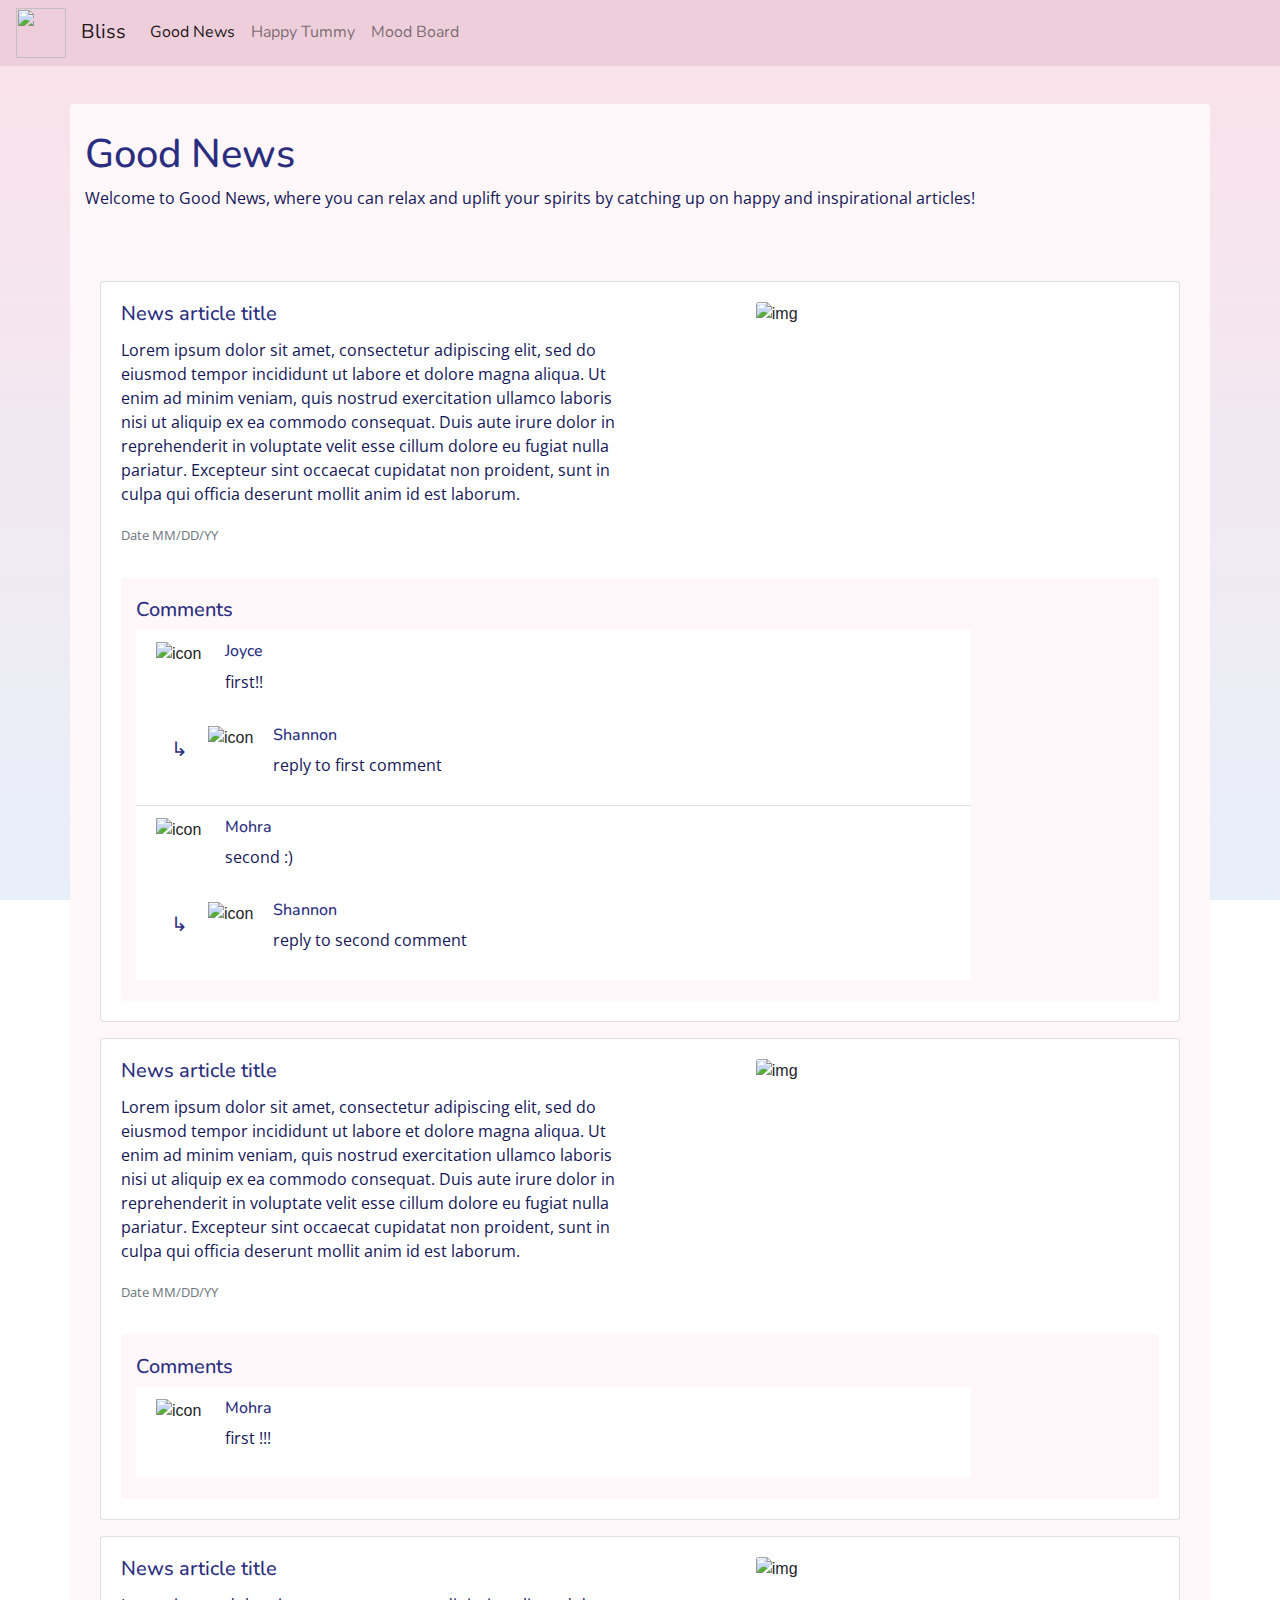
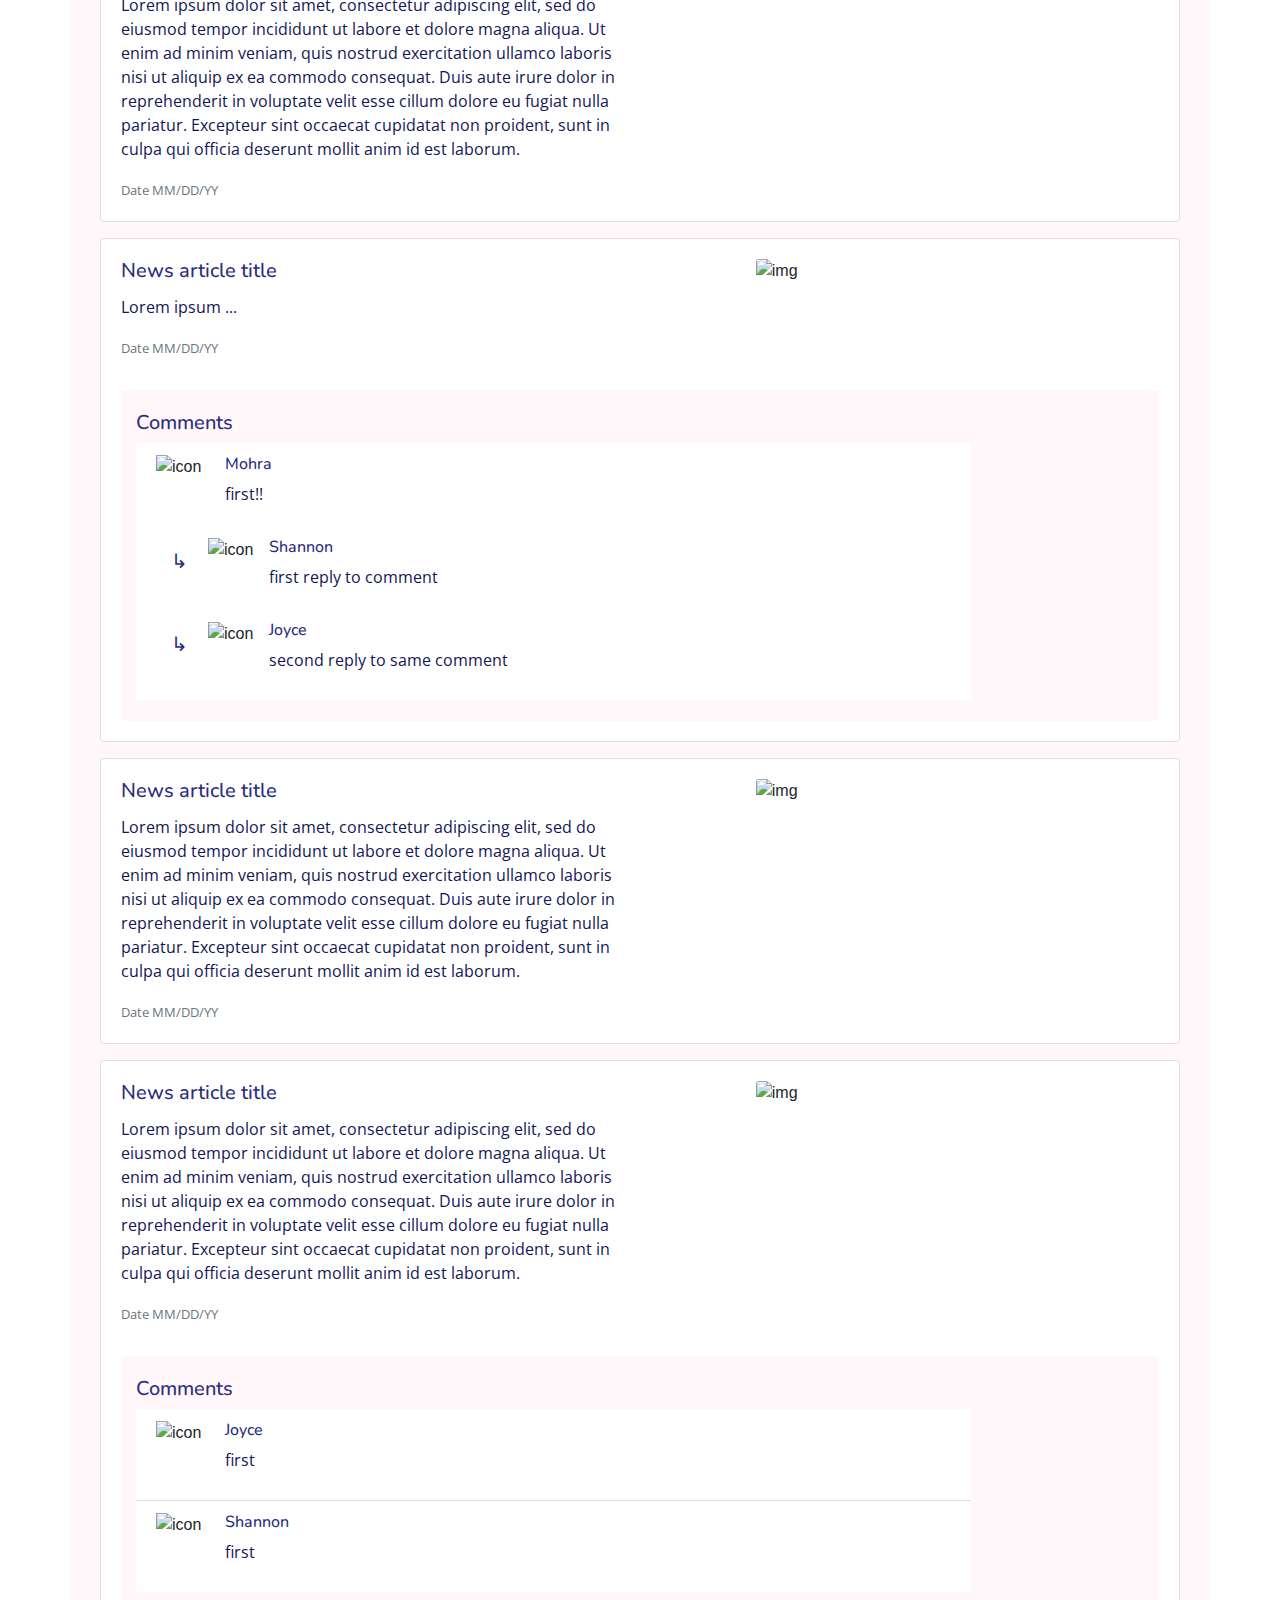
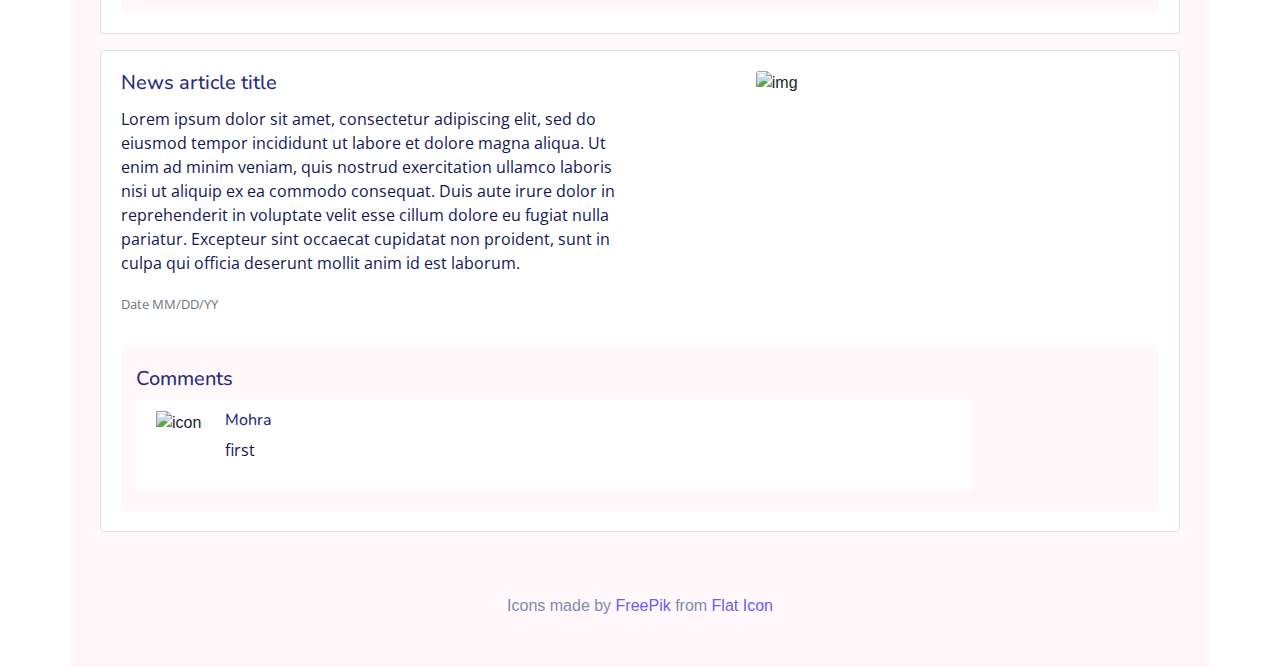
==== good-news/good-news.html @ f55d97a1 "editing stylesheet" ====
<!DOCTYPE html>
<html lang="en">
<head>
    <meta charset="UTF-8">
    <meta name="viewport" content="width=device-width, initial-scale=1.0">
    <link rel="stylesheet" href="../styles.css">
    <link rel="stylesheet" href="good-news.css">
    <link rel="stylesheet" href="https://stackpath.bootstrapcdn.com/bootstrap/4.3.1/css/bootstrap.min.css" integrity="sha384-ggOyR0iXCbMQv3Xipma34MD+dH/1fQ784/j6cY/iJTQUOhcWr7x9JvoRxT2MZw1T" crossorigin="anonymous">
    <script src="https://code.jquery.com/jquery-3.3.1.slim.min.js" integrity="sha384-q8i/X+965DzO0rT7abK41JStQIAqVgRVzpbzo5smXKp4YfRvH+8abtTE1Pi6jizo" crossorigin="anonymous"></script>
    <script src="https://cdnjs.cloudflare.com/ajax/libs/popper.js/1.14.7/umd/popper.min.js" integrity="sha384-UO2eT0CpHqdSJQ6hJty5KVphtPhzWj9WO1clHTMGa3JDZwrnQq4sF86dIHNDz0W1" crossorigin="anonymous"></script>
    <script src="https://stackpath.bootstrapcdn.com/bootstrap/4.3.1/js/bootstrap.min.js" integrity="sha384-JjSmVgyd0p3pXB1rRibZUAYoIIy6OrQ6VrjIEaFf/nJGzIxFDsf4x0xIM+B07jRM" crossorigin="anonymous"></script>
    <title>Good News</title>
    <!-- fonts -->
    <link href="https://fonts.googleapis.com/css2?family=Nunito&display=swap" rel="stylesheet">
    <link href="https://fonts.googleapis.com/css2?family=Open+Sans:wght@300&display=swap" rel="stylesheet">
</head>
<body>
    <nav class="navbar navbar-expand-lg navbar-light">
        <img src="https://www.flaticon.com/svg/static/icons/svg/3158/3158969.svg" height="50" width="50">
        <a class="navbar-brand" href="../" style="margin-left:15px;">Bliss</a>
        <button class="navbar-toggler" type="button" data-toggle="collapse" data-target="#navbarSupportedContent" aria-controls="navbarSupportedContent" aria-expanded="false" aria-label="Toggle navigation">
          <span class="navbar-toggler-icon"></span>
        </button>
      
        <div class="collapse navbar-collapse" id="navbarSupportedContent">
          <ul class="navbar-nav mr-auto">
            <li class="nav-item">
              <a class="nav-link active" href="../good-news/good-news.html">Good News</a>
            </li>
            <li class="nav-item">
                <a class="nav-link" href="../happy-tummy/happy-tummy.html">Happy Tummy</a>
              </li>
            <li class="nav-item">
                <a class="nav-link" href="../mood-board/mood-board.html">Mood Board</a>
            </li>
          </ul>
        </div>
      </nav>
    <div class="container justify-content-center">
    <h1>Good News</h1>
    <p>Welcome to Good News, where you can relax and uplift your spirits by catching up on happy and inspirational articles!</p>

    <!-- news ?  -->
    <div class="container">

      <!-- first article  -->
      <div class="card mb-3">
        <div class="card-body">
          <div class="row">
            <div class="col">
              <h5 class="card-title">News article title</h5>
              <!-- need to cut this for media query  -->
              <p class="card-text">
                Lorem ipsum dolor sit amet, consectetur adipiscing elit, 
                sed do eiusmod tempor incididunt ut labore et dolore magna aliqua. 
                Ut enim ad minim veniam, quis nostrud exercitation ullamco laboris nisi 
                ut aliquip ex ea commodo consequat. Duis aute irure dolor in reprehenderit
                in voluptate velit esse cillum dolore eu fugiat nulla pariatur. 
                Excepteur sint occaecat cupidatat non proident, sunt in culpa qui 
                officia deserunt mollit anim id est laborum.
              </p>
              <p class="card-text"><small class="text-muted">Date MM/DD/YY</small></p>
            </div>
  
            <div class="col">
              <img class="card-img-top pretty-img" src="https://images.unsplash.com/photo-1517483000871-1dbf64a6e1c6?ixid=MXwxMjA3fDB8MHxwaG90by1wYWdlfHx8fGVufDB8fHw%3D&ixlib=rb-1.2.1&auto=format&fit=crop&w=1050&q=80" alt="img" >
            </div>
          </div>
  
        <div class="container">
          <div class="row">
              <div class="col-md-10">
                <div class="page-header">
                  <h5>Comments</h5>
                </div> 
  
                <!-- reader comments  -->
                 <div class="comments-list">
                  <ul class="list-group list-group-flush">
                    <!-- one comment -->
                    <li class="list-group-item">
                      <div class="media">
                        <img class="mr-1" src="https://www.flaticon.com/svg/static/icons/svg/763/763721.svg" alt="icon" height="50" width="50">
                        <div class="media-body col-sm-auto">
                          <h6 class="mt-0">Joyce</h6>
                          <p>first!!</p>
                            <!-- replies used to go here, but no more  -->
                        </div>
                      </div>
                      
                      
                      <!-- begin replies section  -->
                  
                      <!-- one reply to comment  -->
                      <div class="media mt-3 col-sm-auto">
                        <h5 class="pretty-reply">↳</h5>
                        <div class="pr-3" href="#">
                          <img class="mr-1" src="https://www.flaticon.com/svg/static/icons/svg/763/763707.svg" alt="icon" height="50" width="50">
                        </div>
                        <div class="media-body">
                          <h6 class="mt-0">Shannon</h6>
                          <p>reply to first comment</p>
                        </div>
                      </div>
                    </li>

                    <!-- one comment -->
                    <li class="list-group-item">
                      <div class="media">
                        <img class="mr-1" src="https://www.flaticon.com/svg/static/icons/svg/763/763724.svg" alt="icon" height="50" width="50">
                        <div class="media-body col-sm-auto">
                          <h6 class="mt-0">Mohra</h6>
                          <p>second :)</p>
                        </div>
                      </div>

                      <!-- another reply  -->
                      <div class="media mt-3 col-sm-auto">
                        <h5 class="pretty-reply">↳</h5>
                        <div class="pr-3" href="#">
                          <img class="mr-1" src="https://www.flaticon.com/svg/static/icons/svg/763/763707.svg" alt="icon" height="50" width="50">
                        </div>
                        <div class="media-body">
                          <h6 class="mt-0">Shannon</h6>
                          <p>reply to second comment</p>
                        </div>
                      </div>
                    </li>
                  </ul>
                
              </div>
          </div>
      </div>
      </div>
  
      </div>
      </div>

    <!-- second article  -->
    <div class="card mb-3">
      <div class="card-body">
        <div class="row">
          <div class="col">
            <h5 class="card-title">News article title</h5>
            <p class="card-text">
              Lorem ipsum dolor sit amet, consectetur adipiscing elit, 
                sed do eiusmod tempor incididunt ut labore et dolore magna aliqua. 
                Ut enim ad minim veniam, quis nostrud exercitation ullamco laboris nisi 
                ut aliquip ex ea commodo consequat. Duis aute irure dolor in reprehenderit
                in voluptate velit esse cillum dolore eu fugiat nulla pariatur. 
                Excepteur sint occaecat cupidatat non proident, sunt in culpa qui 
                officia deserunt mollit anim id est laborum.
            </p>
            <p class="card-text"><small class="text-muted">Date MM/DD/YY</small></p>
          </div>

          <div class="col">
            <img class="card-img-top pretty-img" src="https://images.unsplash.com/photo-1517483000871-1dbf64a6e1c6?ixid=MXwxMjA3fDB8MHxwaG90by1wYWdlfHx8fGVufDB8fHw%3D&ixlib=rb-1.2.1&auto=format&fit=crop&w=1050&q=80" alt="img" >
          </div>
        </div>

        <!-- comments section  -->
        <div class="container">
          <div class="row">
              <div class="col-md-10">
                <div class="page-header">
                  <h5>Comments</h5>
                </div> 

                <!-- reader comments  -->
                 <div class="comments-list">
                  <ul class="list-group list-group-flush">

                    <!-- one comment -->
                    <li class="list-group-item">
                      <div class="media">
                        <img class="mr-1" src="https://www.flaticon.com/svg/static/icons/svg/763/763724.svg" alt="icon" height="50" width="50">
                        <div class="media-body col-sm-auto">
                          <h6 class="mt-0">Mohra</h6>
                          <p>first !!!</p>
                        </div>

                      </div>
                    </li>
                  </ul>
                
              </div>
          </div>
      </div>
      </div>
  </div>
  </div>

    <!-- third article  -->
    <div class="card mb-3">
      <div class="card-body">
        <div class="row">
          <div class="col">
            <h5 class="card-title">News article title</h5>
            <p class="card-text">
              Lorem ipsum dolor sit amet, consectetur adipiscing elit, 
                sed do eiusmod tempor incididunt ut labore et dolore magna aliqua. 
                Ut enim ad minim veniam, quis nostrud exercitation ullamco laboris nisi 
                ut aliquip ex ea commodo consequat. Duis aute irure dolor in reprehenderit
                in voluptate velit esse cillum dolore eu fugiat nulla pariatur. 
                Excepteur sint occaecat cupidatat non proident, sunt in culpa qui 
                officia deserunt mollit anim id est laborum.
            </p>
            <p class="card-text"><small class="text-muted">Date MM/DD/YY</small></p>
          </div>

          <div class="col">
            <img class="card-img-top pretty-img" src="https://images.unsplash.com/photo-1517483000871-1dbf64a6e1c6?ixid=MXwxMjA3fDB8MHxwaG90by1wYWdlfHx8fGVufDB8fHw%3D&ixlib=rb-1.2.1&auto=format&fit=crop&w=1050&q=80" alt="img" >
          </div>
        </div>

      </div>
    </div>

    <!-- fourth article  -->
    <div class="card mb-3">
      <div class="card-body">
        <div class="row">
          <div class="col">
            <h5 class="card-title">News article title</h5>
            <p class="card-text">Lorem ipsum ...</p>
            <p class="card-text"><small class="text-muted">Date MM/DD/YY</small></p>
          </div>

          <div class="col">
            <img class="card-img-top pretty-img" src="https://images.unsplash.com/photo-1517483000871-1dbf64a6e1c6?ixid=MXwxMjA3fDB8MHxwaG90by1wYWdlfHx8fGVufDB8fHw%3D&ixlib=rb-1.2.1&auto=format&fit=crop&w=1050&q=80" alt="img" >
          </div>
        </div>

      <div class="container">
        <div class="row">
            <div class="col-md-10">
              <div class="page-header">
                <h5>Comments</h5>
              </div> 

              <!-- reader comments  -->
               <div class="comments-list">
                <ul class="list-group list-group-flush">

                  <!-- one comment -->
                  <li class="list-group-item">
                    <div class="media">
                      <img class="mr-1" src="https://www.flaticon.com/svg/static/icons/svg/763/763724.svg" alt="icon" height="50" width="50">
                      <div class="media-body col-sm-auto">
                        <h6 class="mt-0">Mohra</h6>
                        <p>first!!</p>
                          <!-- replies used to go here  -->
                      </div>
                    </div>

                    <!-- begin replies section  -->
                
                    <!-- one reply to comment  -->
                    <div class="media mt-3 col-sm-auto">
                      <h5 class="pretty-reply">↳</h5>
                      <div class="pr-3" href="#">
                        <img src="https://www.flaticon.com/svg/static/icons/svg/763/763707.svg" alt="icon" height="50" width="50">
                      </div>
                      <div class="media-body">
                        <h6 class="mt-0">Shannon</h6>
                        <p>first reply to comment</p>
                      </div>
                    </div>

                    <!-- another reply to same comment  -->
                    <div class="media mt-3 col-sm-auto">
                      <h5 class="pretty-reply">↳</h5>
                      <div class="pr-3" href="#">
                        <img src="https://www.flaticon.com/svg/static/icons/svg/763/763721.svg" alt="icon" height="50" width="50">
                      </div>
                      <div class="media-body">
                        <h6 class="mt-0">Joyce</h6>
                        <p>second reply to same comment</p>
                      </div>
                    </div>


                  </li>
                </ul>
              
            </div>
        </div>
    </div>
    </div>

    </div>
    </div>

    <!-- fifth article  -->
    <div class="card mb-3">
      <div class="card-body">
        <div class="row">
          <div class="col">
            <h5 class="card-title">News article title</h5>
            <p class="card-text">
              Lorem ipsum dolor sit amet, consectetur adipiscing elit, 
                sed do eiusmod tempor incididunt ut labore et dolore magna aliqua. 
                Ut enim ad minim veniam, quis nostrud exercitation ullamco laboris nisi 
                ut aliquip ex ea commodo consequat. Duis aute irure dolor in reprehenderit
                in voluptate velit esse cillum dolore eu fugiat nulla pariatur. 
                Excepteur sint occaecat cupidatat non proident, sunt in culpa qui 
                officia deserunt mollit anim id est laborum.
            </p>
            <p class="card-text"><small class="text-muted">Date MM/DD/YY</small></p>
          </div>

          <div class="col">
            <img class="card-img-top pretty-img" src="https://images.unsplash.com/photo-1517483000871-1dbf64a6e1c6?ixid=MXwxMjA3fDB8MHxwaG90by1wYWdlfHx8fGVufDB8fHw%3D&ixlib=rb-1.2.1&auto=format&fit=crop&w=1050&q=80" alt="img" >
          </div>
        </div>

      </div>
    </div>

    <!-- sixth article  -->
    <div class="card mb-3">
      <div class="card-body">
        <div class="row">
          <div class="col">
            <h5 class="card-title">News article title</h5>
            <p class="card-text">
              Lorem ipsum dolor sit amet, consectetur adipiscing elit, 
                sed do eiusmod tempor incididunt ut labore et dolore magna aliqua. 
                Ut enim ad minim veniam, quis nostrud exercitation ullamco laboris nisi 
                ut aliquip ex ea commodo consequat. Duis aute irure dolor in reprehenderit
                in voluptate velit esse cillum dolore eu fugiat nulla pariatur. 
                Excepteur sint occaecat cupidatat non proident, sunt in culpa qui 
                officia deserunt mollit anim id est laborum.
            </p>
            <p class="card-text"><small class="text-muted">Date MM/DD/YY</small></p>
          </div>

          <div class="col">
            <img class="card-img-top pretty-img" src="https://images.unsplash.com/photo-1517483000871-1dbf64a6e1c6?ixid=MXwxMjA3fDB8MHxwaG90by1wYWdlfHx8fGVufDB8fHw%3D&ixlib=rb-1.2.1&auto=format&fit=crop&w=1050&q=80" alt="img" >
          </div>
        </div>

        <div class="container">
          <div class="row">
              <div class="col-md-10">
                <div class="page-header">
                  <h5>Comments</h5>
                </div> 

        <!-- reader comments  -->
        <div class="comments-list">
          <ul class="list-group list-group-flush">

            <!-- one comment -->
            <li class="list-group-item">
              <div class="media">
                <img class="mr-1" src="https://www.flaticon.com/svg/static/icons/svg/763/763721.svg" alt="icon" height="50" width="50">
                <div class="media-body col-sm-auto">
                  <h6 class="mt-0">Joyce</h6>
                  <p>first</p>
                </div>
              </div>
            </li>

            <!-- second comment -->
            <li class="list-group-item">
              <div class="media">
                <img class="mr-1" src="https://www.flaticon.com/svg/static/icons/svg/763/763707.svg" alt="icon" height="50" width="50">
                <div class="media-body col-sm-auto">
                  <h6 class="mt-0">Shannon</h6>
                  <p>first</p>
                </div>
              </div>
            </li>

          </ul>
      </div>
      </div>
      </div>
      </div>
      </div>
    </div>

    <!-- seventh article  -->
    <div class="card mb-3">
      <div class="card-body">
        <div class="row">
          <div class="col">
            <h5 class="card-title">News article title</h5>
            <p class="card-text">
              Lorem ipsum dolor sit amet, consectetur adipiscing elit, 
                sed do eiusmod tempor incididunt ut labore et dolore magna aliqua. 
                Ut enim ad minim veniam, quis nostrud exercitation ullamco laboris nisi 
                ut aliquip ex ea commodo consequat. Duis aute irure dolor in reprehenderit
                in voluptate velit esse cillum dolore eu fugiat nulla pariatur. 
                Excepteur sint occaecat cupidatat non proident, sunt in culpa qui 
                officia deserunt mollit anim id est laborum.
            </p>
            <p class="card-text"><small class="text-muted">Date MM/DD/YY</small></p>
          </div>

          <div class="col">
            <img class="card-img-top pretty-img" src="https://images.unsplash.com/photo-1517483000871-1dbf64a6e1c6?ixid=MXwxMjA3fDB8MHxwaG90by1wYWdlfHx8fGVufDB8fHw%3D&ixlib=rb-1.2.1&auto=format&fit=crop&w=1050&q=80" alt="img" >
          </div>
        </div>

        <!-- comments section  -->
        <div class="container">
          <div class="row">
              <div class="col-md-10">
                <div class="page-header">
                  <h5>Comments</h5>
                </div> 

                <!-- reader comments  -->
                 <div class="comments-list">
                  <ul class="list-group list-group-flush">

                      <!-- one comment -->
                      <li class="list-group-item">
                      <div class="media">
                        <img class="mr-1" src="https://www.flaticon.com/svg/static/icons/svg/763/763724.svg" alt="icon" height="50" width="50">
                        <div class="media-body col-sm-auto">
                          <h6 class="mt-0">Mohra</h6>
                          <p>first</p>
                        </div>

                      </div>
                    </li>
                  </ul>
                
              </div>
          </div>
      </div>
      </div>
  </div>
  </div>
    
    </div>

    <footer>
      <div>Icons made by <a class="pretty-links" href="https://www.flaticon.com/authors/kawaii/lineal" title="FreePik">FreePik</a> from <a class="pretty-links" href="https://www.flaticon.com/free-icon/heart_3158969" title="Flat Icon">Flat Icon</a></div>
  </footer>
</body>
</html>
---- styles.css ----
html, body {
    height: 100%;
    background-repeat: no-repeat;
    background-image: linear-gradient(#fbe1e9, #e7eff9);
    background-attachment: fixed;
}

html{
    position: relative;
    min-height: 100%;
}

body{
    margin-bottom: 60px;
}

h1, h2, h3, h4, h5, h6, .navbar {
    font-family: 'Nunito', sans-serif;
    color: #2b2e7e;
}

p{
    font-family: 'Open Sans', sans-serif;
    color: #131657;
}


.container {
    display:flex;
    flex-direction:column;
    margin-top: 3%;
    background-color: #fff7fa;
    padding: 2%;
    border-radius: 4px;
}

.navbar-light {
    background-color: #eecedb;
}


a {
    padding-bottom: .5em;
    border-bottom: 2px solid transparent;
    transition: all .2s ease-in-out;
  }

a:hover {
    padding-bottom: .1em;
    border-bottom: 3px solid rgb(187, 158, 159);
  }

footer {
   position: relative;
   bottom: 0;
   width: 100%;
   height: auto;
   color: #7c8dad;
   text-align: center;
   padding-bottom: 1.5em;
   padding-top: 1.5em;
}
---- good-news/good-news.css ----
.pretty-links{
    color: #6961ed;
}

.pretty-img {
    display: block;
    max-width: 80%;
    height: auto;
    float: right;
  }

  .pretty-reply{
      margin-top: 0.6em;
      margin-right: 1em;
  }
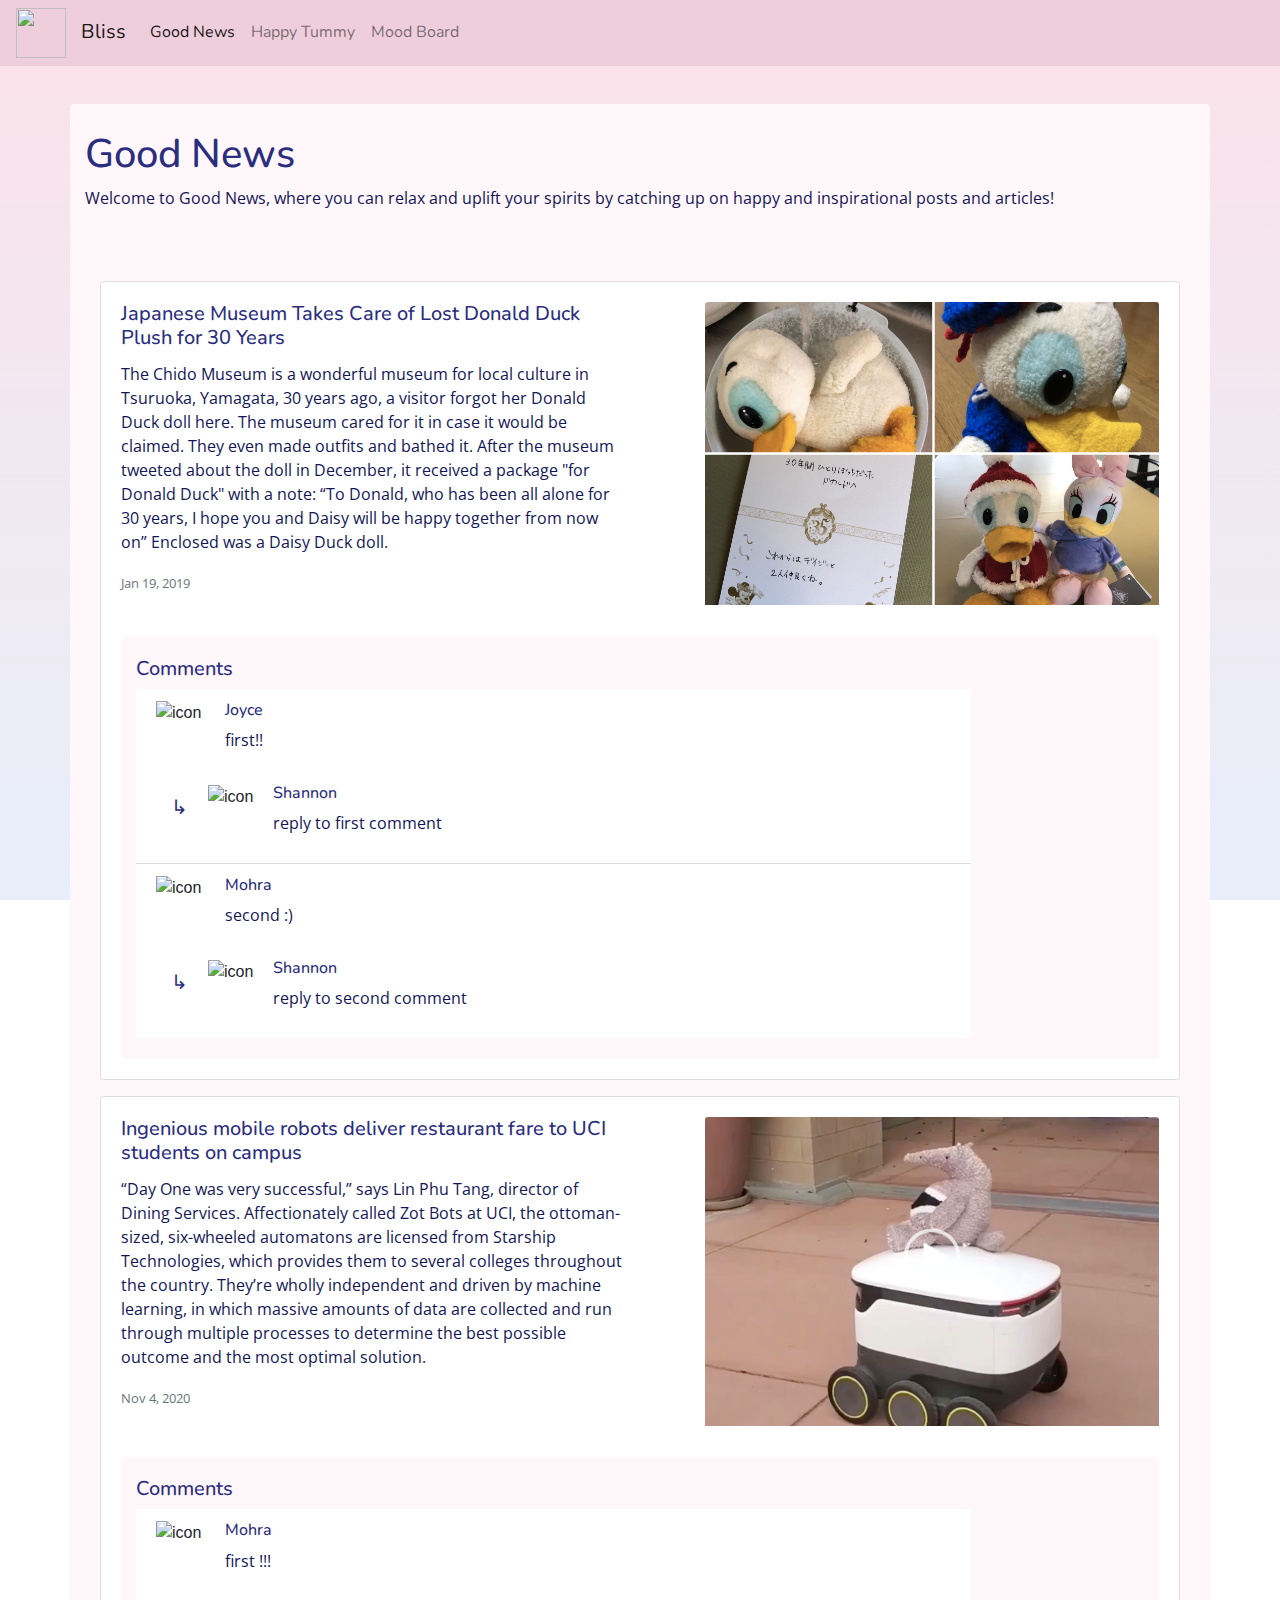
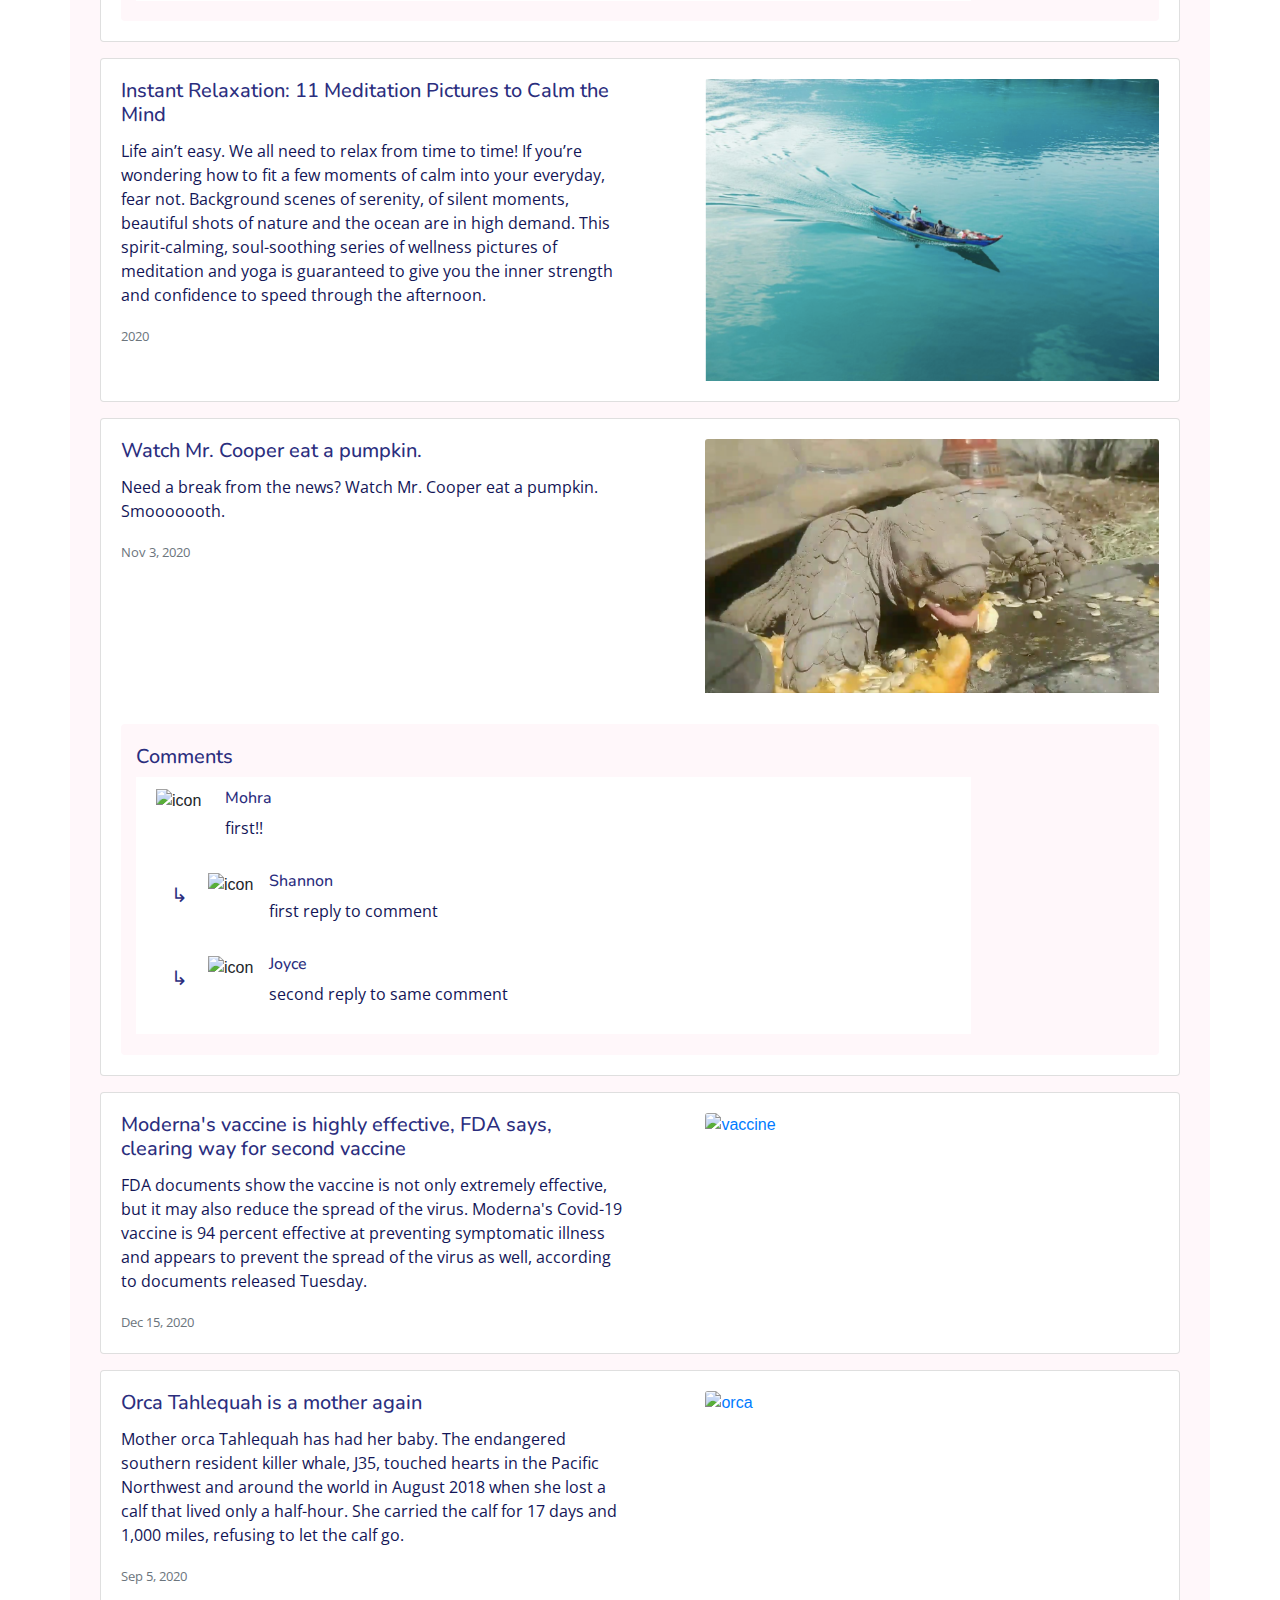
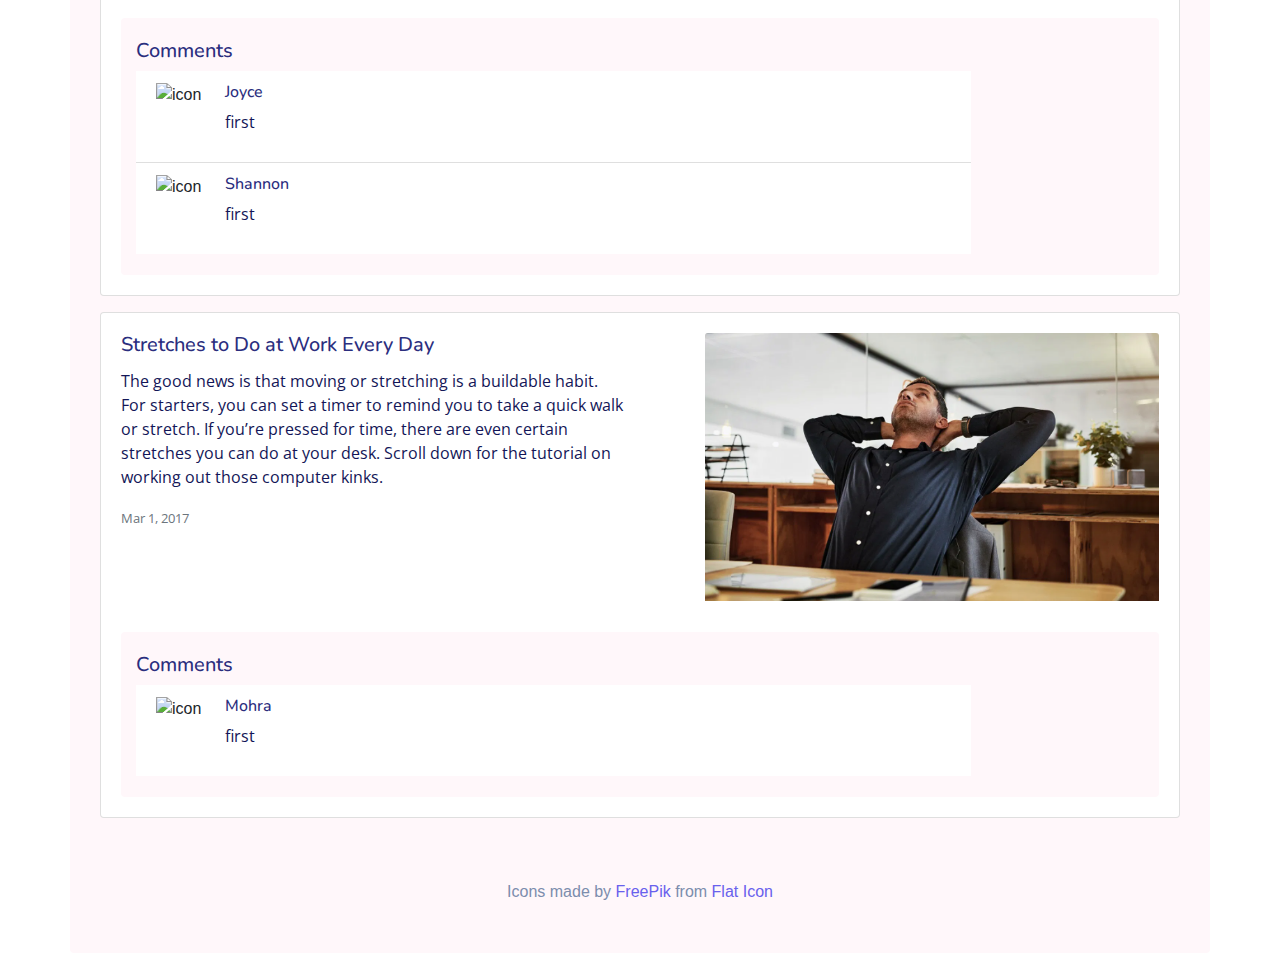
==== commit b3d827de: "add articles" ====
--- a/good-news/good-news.html
+++ b/good-news/good-news.html
@@ -9,6 +9,8 @@
     <script src="https://code.jquery.com/jquery-3.3.1.slim.min.js" integrity="sha384-q8i/X+965DzO0rT7abK41JStQIAqVgRVzpbzo5smXKp4YfRvH+8abtTE1Pi6jizo" crossorigin="anonymous"></script>
     <script src="https://cdnjs.cloudflare.com/ajax/libs/popper.js/1.14.7/umd/popper.min.js" integrity="sha384-UO2eT0CpHqdSJQ6hJty5KVphtPhzWj9WO1clHTMGa3JDZwrnQq4sF86dIHNDz0W1" crossorigin="anonymous"></script>
     <script src="https://stackpath.bootstrapcdn.com/bootstrap/4.3.1/js/bootstrap.min.js" integrity="sha384-JjSmVgyd0p3pXB1rRibZUAYoIIy6OrQ6VrjIEaFf/nJGzIxFDsf4x0xIM+B07jRM" crossorigin="anonymous"></script>
+    <!-- local script -->
+    <script type="text/javascript" src="good-news.js"></script>
     <title>Good News</title>
     <!-- fonts -->
     <link href="https://fonts.googleapis.com/css2?family=Nunito&display=swap" rel="stylesheet">
@@ -38,7 +40,7 @@
       </nav>
     <div class="container justify-content-center">
     <h1>Good News</h1>
-    <p>Welcome to Good News, where you can relax and uplift your spirits by catching up on happy and inspirational articles!</p>
+    <p>Welcome to Good News, where you can relax and uplift your spirits by catching up on happy and inspirational posts and articles!</p>
 
     <!-- news ?  -->
     <div class="container">
@@ -48,22 +50,26 @@
         <div class="card-body">
           <div class="row">
             <div class="col">
-              <h5 class="card-title">News article title</h5>
+              <a class="pretty-hover" href="https://twitter.com/KjeldDuits/status/1086854660000931840" target="_blank">
+                <h5 class="card-title pretty-hover">Japanese Museum Takes Care of Lost Donald Duck Plush for 30 Years</h5>
+              </a>
               <!-- need to cut this for media query  -->
-              <p class="card-text">
-                Lorem ipsum dolor sit amet, consectetur adipiscing elit, 
-                sed do eiusmod tempor incididunt ut labore et dolore magna aliqua. 
-                Ut enim ad minim veniam, quis nostrud exercitation ullamco laboris nisi 
-                ut aliquip ex ea commodo consequat. Duis aute irure dolor in reprehenderit
-                in voluptate velit esse cillum dolore eu fugiat nulla pariatur. 
-                Excepteur sint occaecat cupidatat non proident, sunt in culpa qui 
-                officia deserunt mollit anim id est laborum.
+              <p class="card-text hide">
+                The Chido Museum is a wonderful museum for local culture in Tsuruoka, Yamagata, 30 years ago, a visitor forgot her Donald Duck doll here. 
+                The museum cared for it in case it would be claimed.
+                They even made outfits and bathed it.
+                After the museum tweeted about the doll in December, it received a package "for Donald Duck" with a note:
+                “To Donald, who has been all alone for 30 years,
+                I hope you and Daisy will be happy together from now on”
+                Enclosed was a Daisy Duck doll.
               </p>
-              <p class="card-text"><small class="text-muted">Date MM/DD/YY</small></p>
+              <p class="card-text"><small class="text-muted">Jan 19, 2019</small></p>
             </div>
   
             <div class="col">
-              <img class="card-img-top pretty-img" src="https://images.unsplash.com/photo-1517483000871-1dbf64a6e1c6?ixid=MXwxMjA3fDB8MHxwaG90by1wYWdlfHx8fGVufDB8fHw%3D&ixlib=rb-1.2.1&auto=format&fit=crop&w=1050&q=80" alt="img" >
+              <a href="https://twitter.com/KjeldDuits/status/1086854660000931840" target="_blank">
+                <img class="card-img-top pretty-img" src="./images/donald-duck.jpg" alt="clean donald duck toy" >
+              </a>
             </div>
           </div>
   
@@ -141,21 +147,24 @@
       <div class="card-body">
         <div class="row">
           <div class="col">
-            <h5 class="card-title">News article title</h5>
-            <p class="card-text">
-              Lorem ipsum dolor sit amet, consectetur adipiscing elit, 
-                sed do eiusmod tempor incididunt ut labore et dolore magna aliqua. 
-                Ut enim ad minim veniam, quis nostrud exercitation ullamco laboris nisi 
-                ut aliquip ex ea commodo consequat. Duis aute irure dolor in reprehenderit
-                in voluptate velit esse cillum dolore eu fugiat nulla pariatur. 
-                Excepteur sint occaecat cupidatat non proident, sunt in culpa qui 
-                officia deserunt mollit anim id est laborum.
+            <a class="pretty-hover" href="https://news.uci.edu/2020/11/04/meals-on-wheels/" target="_blank">
+              <h5 class="card-title pretty-hover">Ingenious mobile robots deliver restaurant fare to UCI students on campus</h5>
+            </a>
+            <p class="card-text hide">
+              “Day One was very successful,” says Lin Phu Tang, director of Dining Services. 
+              Affectionately called Zot Bots at UCI, the ottoman-sized, six-wheeled automatons are 
+              licensed from Starship Technologies, which provides them to several colleges throughout 
+              the country. They’re wholly independent and driven by machine learning, in which massive 
+              amounts of data are collected and run through multiple processes to determine the best 
+              possible outcome and the most optimal solution.
             </p>
-            <p class="card-text"><small class="text-muted">Date MM/DD/YY</small></p>
-          </div>
-
-          <div class="col">
-            <img class="card-img-top pretty-img" src="https://images.unsplash.com/photo-1517483000871-1dbf64a6e1c6?ixid=MXwxMjA3fDB8MHxwaG90by1wYWdlfHx8fGVufDB8fHw%3D&ixlib=rb-1.2.1&auto=format&fit=crop&w=1050&q=80" alt="img" >
+            <p class="card-text"><small class="text-muted">Nov 4, 2020</small></p>
+          </div>
+
+          <div class="col">
+            <a href="https://news.uci.edu/2020/11/04/meals-on-wheels/" target="_blank">
+              <img class="card-img-top pretty-img" src="./images/zotbot.jpg" alt="anteater plush on zotbot" >
+            </a>
           </div>
         </div>
 
@@ -196,21 +205,24 @@
       <div class="card-body">
         <div class="row">
           <div class="col">
-            <h5 class="card-title">News article title</h5>
-            <p class="card-text">
-              Lorem ipsum dolor sit amet, consectetur adipiscing elit, 
-                sed do eiusmod tempor incididunt ut labore et dolore magna aliqua. 
-                Ut enim ad minim veniam, quis nostrud exercitation ullamco laboris nisi 
-                ut aliquip ex ea commodo consequat. Duis aute irure dolor in reprehenderit
-                in voluptate velit esse cillum dolore eu fugiat nulla pariatur. 
-                Excepteur sint occaecat cupidatat non proident, sunt in culpa qui 
-                officia deserunt mollit anim id est laborum.
+            <a class="pretty-hover" target="_blank" href="https://www.eyeem.com/blog/instant-relaxation-11-meditation-pictures-to-calm-the-mind">
+              <h5 class="card-title pretty-hover">Instant Relaxation: 11 Meditation Pictures to Calm the Mind</h5>
+            </a>
+            <p class="card-text hide">
+              Life ain’t easy. We all need to relax from time to time! 
+              If you’re wondering how to fit a few moments of calm into your everyday, fear not. 
+              Background scenes of serenity, of silent moments, beautiful shots of nature and 
+              the ocean are in high demand. This spirit-calming, soul-soothing series of 
+              wellness pictures of meditation and yoga is guaranteed to give you 
+              the inner strength and confidence to speed through the afternoon.
             </p>
-            <p class="card-text"><small class="text-muted">Date MM/DD/YY</small></p>
-          </div>
-
-          <div class="col">
-            <img class="card-img-top pretty-img" src="https://images.unsplash.com/photo-1517483000871-1dbf64a6e1c6?ixid=MXwxMjA3fDB8MHxwaG90by1wYWdlfHx8fGVufDB8fHw%3D&ixlib=rb-1.2.1&auto=format&fit=crop&w=1050&q=80" alt="img" >
+            <p class="card-text"><small class="text-muted">2020</small></p>
+          </div>
+
+          <div class="col">
+            <a target="_blank" href="https://www.eyeem.com/blog/instant-relaxation-11-meditation-pictures-to-calm-the-mind">
+              <img class="card-img-top pretty-img" src="./images/boat.jpg" alt="boat in lake" >
+            </a>
           </div>
         </div>
 
@@ -222,13 +234,17 @@
       <div class="card-body">
         <div class="row">
           <div class="col">
-            <h5 class="card-title">News article title</h5>
-            <p class="card-text">Lorem ipsum ...</p>
-            <p class="card-text"><small class="text-muted">Date MM/DD/YY</small></p>
-          </div>
-
-          <div class="col">
-            <img class="card-img-top pretty-img" src="https://images.unsplash.com/photo-1517483000871-1dbf64a6e1c6?ixid=MXwxMjA3fDB8MHxwaG90by1wYWdlfHx8fGVufDB8fHw%3D&ixlib=rb-1.2.1&auto=format&fit=crop&w=1050&q=80" alt="img" >
+            <a class="pretty-hover" href="https://twitter.com/marksbald/status/1323830287403376641" target="_blank">
+              <h5 class="card-title pretty-hover">Watch Mr. Cooper eat a pumpkin.</h5>
+            </a>
+            <p class="card-text">Need a break from the news? Watch Mr. Cooper eat a pumpkin. Smooooooth.</p>
+            <p class="card-text"><small class="text-muted">Nov 3, 2020</small></p>
+          </div>
+
+          <div class="col">
+            <a href="https://twitter.com/marksbald/status/1323830287403376641" target="_blank">
+              <img class="card-img-top pretty-img" src="./images/mr_cooper.jpg" alt="tortoise" >
+            </a>
           </div>
         </div>
 
@@ -297,21 +313,23 @@
       <div class="card-body">
         <div class="row">
           <div class="col">
-            <h5 class="card-title">News article title</h5>
-            <p class="card-text">
-              Lorem ipsum dolor sit amet, consectetur adipiscing elit, 
-                sed do eiusmod tempor incididunt ut labore et dolore magna aliqua. 
-                Ut enim ad minim veniam, quis nostrud exercitation ullamco laboris nisi 
-                ut aliquip ex ea commodo consequat. Duis aute irure dolor in reprehenderit
-                in voluptate velit esse cillum dolore eu fugiat nulla pariatur. 
-                Excepteur sint occaecat cupidatat non proident, sunt in culpa qui 
-                officia deserunt mollit anim id est laborum.
+            <a class="pretty-hover" target="_blank" href="https://www.nbcnews.com/health/health-news/moderna-vaccine-appears-protect-against-coronavirus-infection-n1251237">
+              <h5 class="card-title pretty-hover">Moderna's vaccine is highly effective, FDA says, clearing way for second vaccine</h5>
+            </a>
+            <p class="card-text hide">
+              FDA documents show the vaccine is not only extremely effective, 
+              but it may also reduce the spread of the virus.
+              Moderna's Covid-19 vaccine is 94 percent effective at preventing 
+              symptomatic illness and appears to prevent the spread of the virus as well, 
+              according to documents released Tuesday.
             </p>
-            <p class="card-text"><small class="text-muted">Date MM/DD/YY</small></p>
-          </div>
-
-          <div class="col">
-            <img class="card-img-top pretty-img" src="https://images.unsplash.com/photo-1517483000871-1dbf64a6e1c6?ixid=MXwxMjA3fDB8MHxwaG90by1wYWdlfHx8fGVufDB8fHw%3D&ixlib=rb-1.2.1&auto=format&fit=crop&w=1050&q=80" alt="img" >
+            <p class="card-text"><small class="text-muted">Dec 15, 2020</small></p>
+          </div>
+
+          <div class="col">
+            <a class="pretty-hover" target="_blank" href="https://www.nbcnews.com/health/health-news/moderna-vaccine-appears-protect-against-coronavirus-infection-n1251237">
+              <img class="card-img-top pretty-img" src="https://media4.s-nbcnews.com/j/newscms/2020_47/3354351/200518-moderna-vaccine-lab-cs-1159a_05afa9493b6af3ebe1c70cd08f36a9b9.fit-2000w.jpg" alt="vaccine" >
+            </a>
           </div>
         </div>
 
@@ -323,21 +341,23 @@
       <div class="card-body">
         <div class="row">
           <div class="col">
-            <h5 class="card-title">News article title</h5>
-            <p class="card-text">
-              Lorem ipsum dolor sit amet, consectetur adipiscing elit, 
-                sed do eiusmod tempor incididunt ut labore et dolore magna aliqua. 
-                Ut enim ad minim veniam, quis nostrud exercitation ullamco laboris nisi 
-                ut aliquip ex ea commodo consequat. Duis aute irure dolor in reprehenderit
-                in voluptate velit esse cillum dolore eu fugiat nulla pariatur. 
-                Excepteur sint occaecat cupidatat non proident, sunt in culpa qui 
-                officia deserunt mollit anim id est laborum.
+            <a class="pretty-hover" href="https://www.seattletimes.com/seattle-news/environment/orca-tahlequah-is-a-mother-again/" target="_blank">
+              <h5 class="card-title pretty-hover">Orca Tahlequah is a mother again</h5>
+            </a>
+            <p class="card-text hide">
+              Mother orca Tahlequah has had her baby.
+              The endangered southern resident killer whale, J35, touched hearts 
+              in the Pacific Northwest and around the world in August 2018 when 
+              she lost a calf that lived only a half-hour. She carried the calf 
+              for 17 days and 1,000 miles, refusing to let the calf go.
             </p>
-            <p class="card-text"><small class="text-muted">Date MM/DD/YY</small></p>
-          </div>
-
-          <div class="col">
-            <img class="card-img-top pretty-img" src="https://images.unsplash.com/photo-1517483000871-1dbf64a6e1c6?ixid=MXwxMjA3fDB8MHxwaG90by1wYWdlfHx8fGVufDB8fHw%3D&ixlib=rb-1.2.1&auto=format&fit=crop&w=1050&q=80" alt="img" >
+            <p class="card-text"><small class="text-muted">Sep 5, 2020</small></p>
+          </div>
+
+          <div class="col">
+            <a href="https://www.seattletimes.com/seattle-news/environment/orca-tahlequah-is-a-mother-again/" target="_blank">
+              <img class="card-img-top pretty-img" src="https://static.seattletimes.com/wp-content/uploads/2020/09/153021-1020x686.jpg" alt="orca" >
+            </a>
           </div>
         </div>
 
@@ -387,21 +407,22 @@
       <div class="card-body">
         <div class="row">
           <div class="col">
-            <h5 class="card-title">News article title</h5>
-            <p class="card-text">
-              Lorem ipsum dolor sit amet, consectetur adipiscing elit, 
-                sed do eiusmod tempor incididunt ut labore et dolore magna aliqua. 
-                Ut enim ad minim veniam, quis nostrud exercitation ullamco laboris nisi 
-                ut aliquip ex ea commodo consequat. Duis aute irure dolor in reprehenderit
-                in voluptate velit esse cillum dolore eu fugiat nulla pariatur. 
-                Excepteur sint occaecat cupidatat non proident, sunt in culpa qui 
-                officia deserunt mollit anim id est laborum.
+            <a class="pretty-hover" href="https://www.healthline.com/health/deskercise" target="_blank">
+              <h5 class="card-title pretty-hover">Stretches to Do at Work Every Day</h5>
+            </a>
+            <p class="card-text hide">
+              The good news is that moving or stretching is a buildable habit. 
+              For starters, you can set a timer to remind you to take a quick walk or stretch. 
+              If you’re pressed for time, there are even certain stretches you can do at your desk. 
+              Scroll down for the tutorial on working out those computer kinks.
             </p>
-            <p class="card-text"><small class="text-muted">Date MM/DD/YY</small></p>
-          </div>
-
-          <div class="col">
-            <img class="card-img-top pretty-img" src="https://images.unsplash.com/photo-1517483000871-1dbf64a6e1c6?ixid=MXwxMjA3fDB8MHxwaG90by1wYWdlfHx8fGVufDB8fHw%3D&ixlib=rb-1.2.1&auto=format&fit=crop&w=1050&q=80" alt="img" >
+            <p class="card-text"><small class="text-muted">Mar 1, 2017</small></p>
+          </div>
+
+          <div class="col">
+            <a href="https://www.healthline.com/health/deskercise" target="_blank">
+              <img class="card-img-top pretty-img" src="./images/stretch.jpg" alt="person stretching" >
+            </a>
           </div>
         </div>
 
--- a/good-news/good-news.css
+++ b/good-news/good-news.css
@@ -4,12 +4,30 @@
 
 .pretty-img {
     display: block;
-    max-width: 80%;
+    max-width: 90%;
     height: auto;
     float: right;
+  }
+
+  .pretty-img:hover{
+    opacity: 0.5;
+    transition: opacity 0.5s;
   }
 
   .pretty-reply{
       margin-top: 0.6em;
       margin-right: 1em;
-  }+  }
+  
+
+  .pretty-hover:hover{
+      color: #A29BFE;
+      transition: color 0.25s;
+  }
+
+  /* hide the preview description for smaller screens */
+  @media (max-width: 48em) {
+    .hide {
+    display: none;
+    }
+    }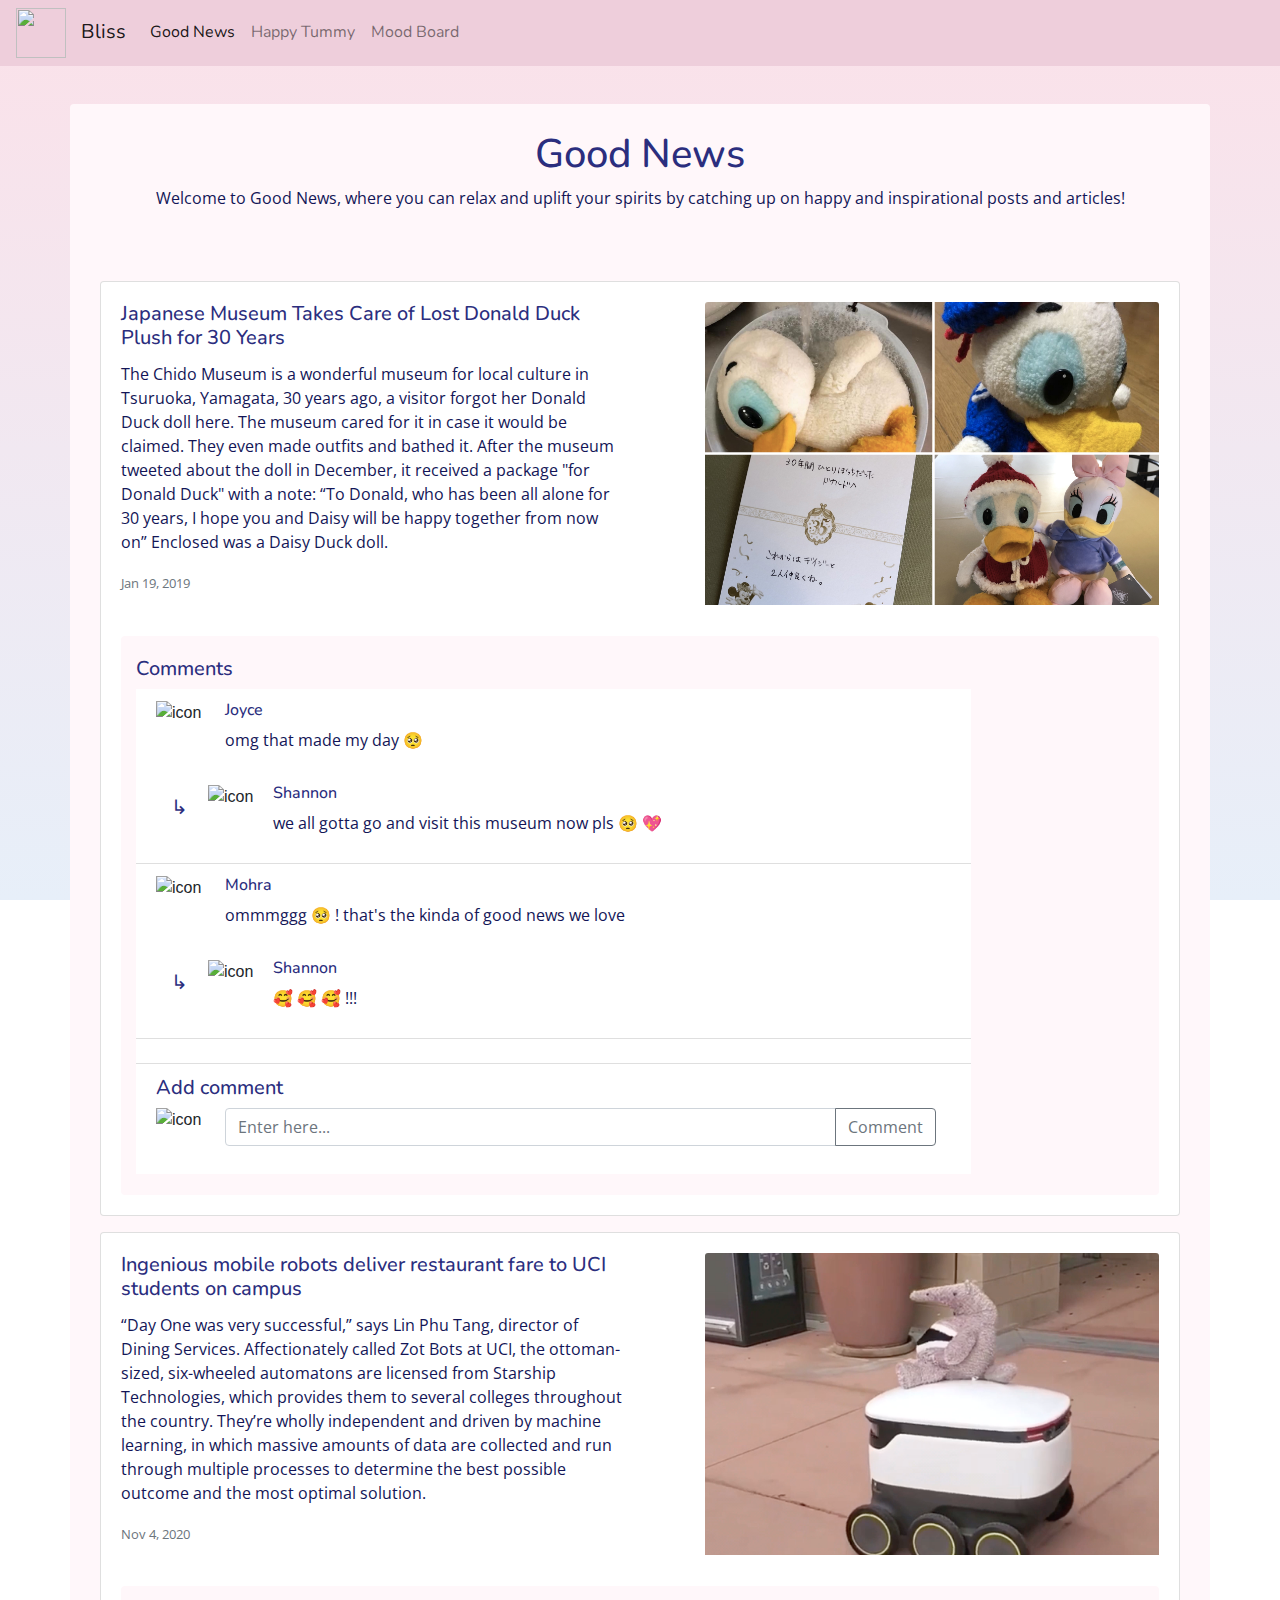
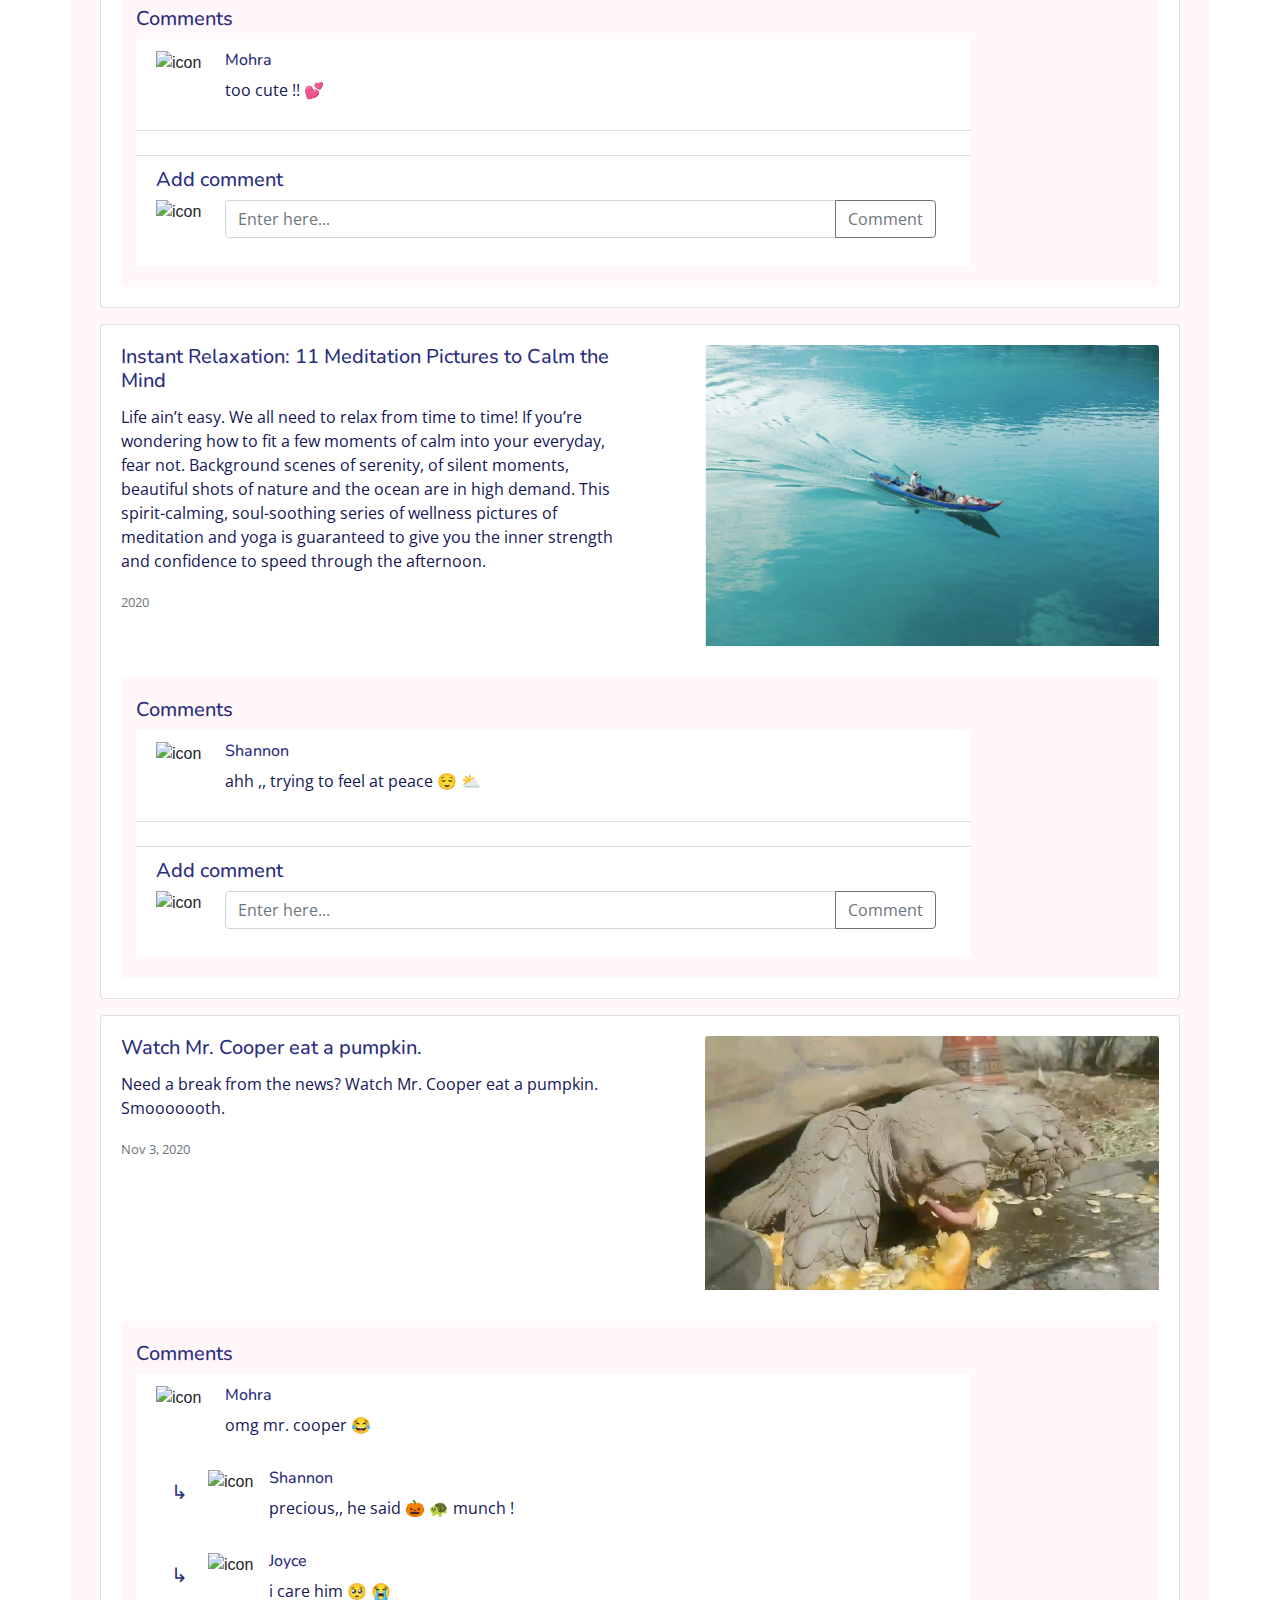
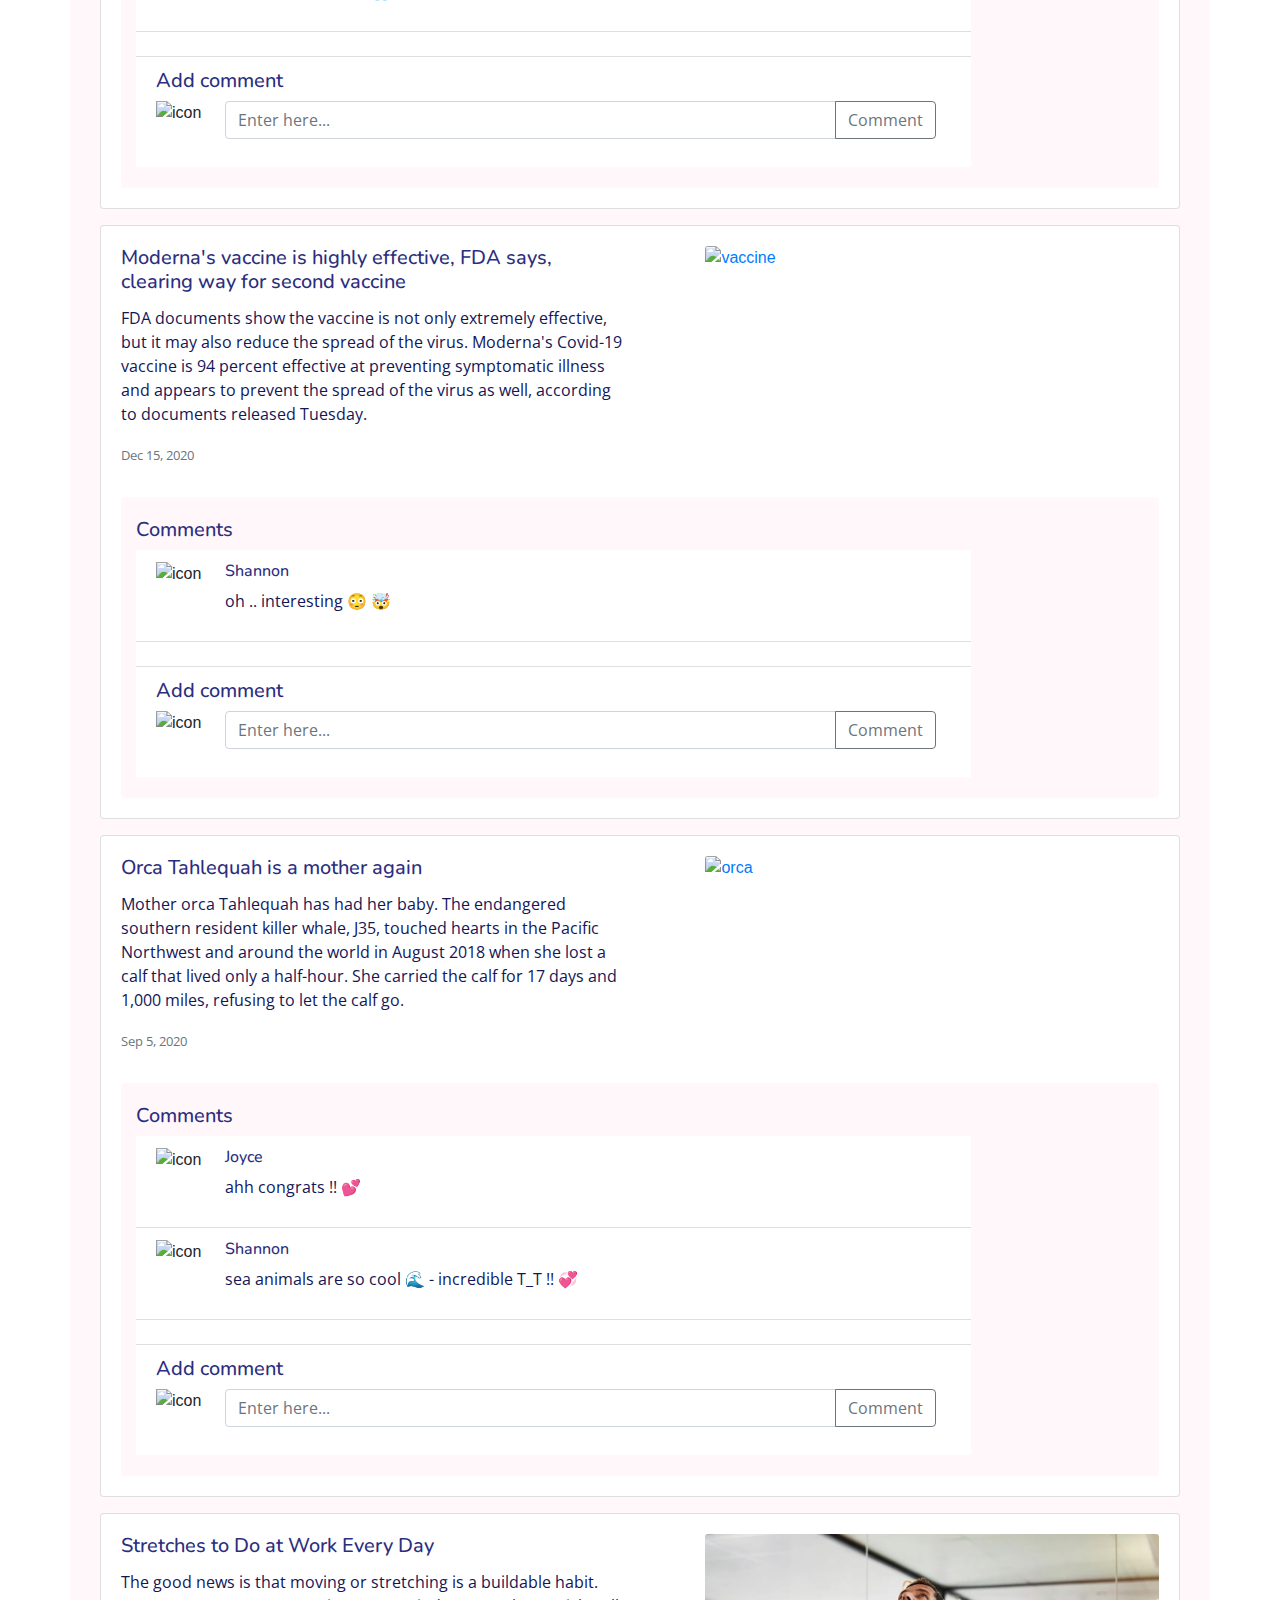
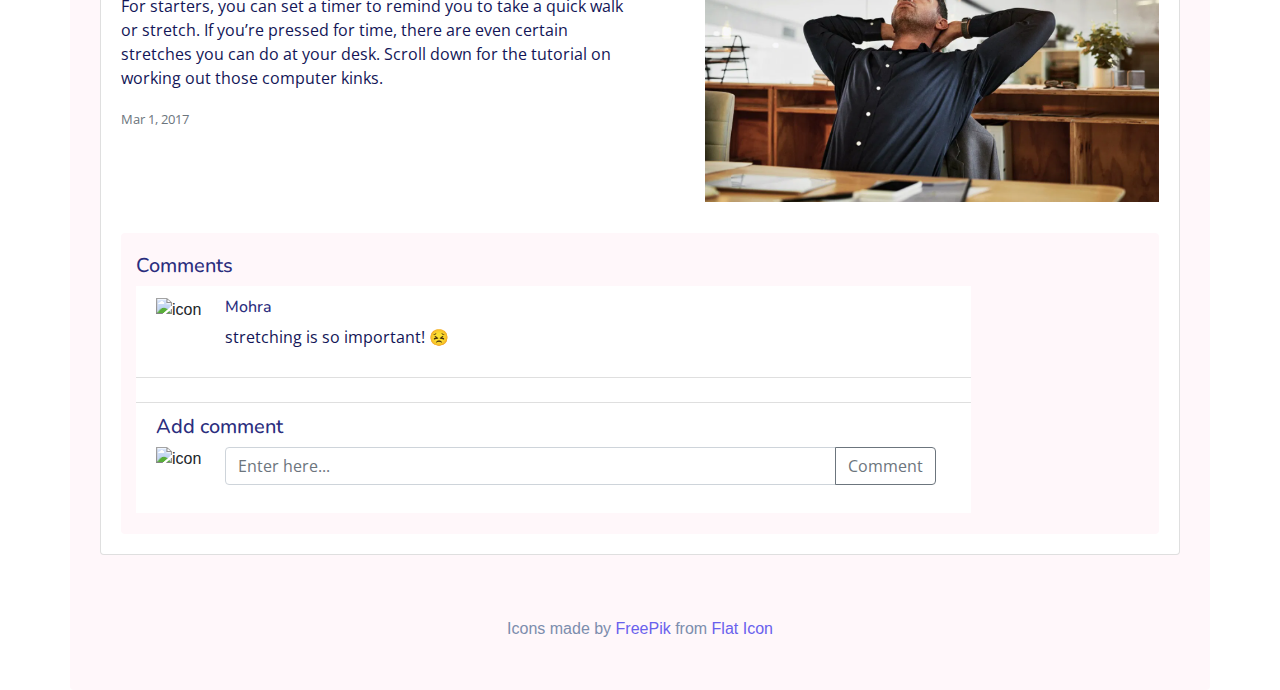
==== commit 8c39eb3c: "implemented comments" ====
--- a/good-news/good-news.html
+++ b/good-news/good-news.html
@@ -39,10 +39,10 @@
         </div>
       </nav>
     <div class="container justify-content-center">
-    <h1>Good News</h1>
-    <p>Welcome to Good News, where you can relax and uplift your spirits by catching up on happy and inspirational posts and articles!</p>
-
-    <!-- news ?  -->
+    <h1 style="text-align: center;">Good News</h1>
+    <p style="text-align: center;">Welcome to Good News, where you can relax and uplift your spirits by catching up on happy and inspirational posts and articles!</p>
+
+    <!-- news section  -->
     <div class="container">
 
       <!-- first article  -->
@@ -89,7 +89,7 @@
                         <img class="mr-1" src="https://www.flaticon.com/svg/static/icons/svg/763/763721.svg" alt="icon" height="50" width="50">
                         <div class="media-body col-sm-auto">
                           <h6 class="mt-0">Joyce</h6>
-                          <p>first!!</p>
+                          <p>omg that made my day 🥺</p>
                             <!-- replies used to go here, but no more  -->
                         </div>
                       </div>
@@ -105,7 +105,7 @@
                         </div>
                         <div class="media-body">
                           <h6 class="mt-0">Shannon</h6>
-                          <p>reply to first comment</p>
+                          <p>we all gotta go and visit this museum now pls 🥺 💖 </p>
                         </div>
                       </div>
                     </li>
@@ -116,7 +116,7 @@
                         <img class="mr-1" src="https://www.flaticon.com/svg/static/icons/svg/763/763724.svg" alt="icon" height="50" width="50">
                         <div class="media-body col-sm-auto">
                           <h6 class="mt-0">Mohra</h6>
-                          <p>second :)</p>
+                          <p>ommmggg 🥺 ! that's the kinda of good news we love</p>
                         </div>
                       </div>
 
@@ -128,10 +128,32 @@
                         </div>
                         <div class="media-body">
                           <h6 class="mt-0">Shannon</h6>
-                          <p>reply to second comment</p>
-                        </div>
-                      </div>
-                    </li>
+                          <p>🥰 🥰 🥰 !!!</p>
+                        </div>
+                      </div>
+                    </li>
+
+                    <!-- user comment appear here  -->
+                    <li class="list-group-item user-comment">
+
+                    </li>
+
+                    <!-- add a comment  -->
+                  <li class="list-group-item">
+                    <h5>Add comment</h5>
+                    <div class="media">
+                      <img class="mr-1" src="https://www.flaticon.com/svg/static/icons/svg/763/763713.svg" alt="icon" height="50" width="50">
+                      <div class="media-body col-sm-auto">
+                        <div class="input-group mb-3">
+                          <input type="text" class="form-control pretty-placeholder user-request-text" placeholder="Enter here..." aria-label="Recipient's username" aria-describedby="basic-addon2">
+                          <div class="input-group-append">
+                            <button class="btn btn-outline-secondary pretty-btn" type="button" onclick="addComment(0)">Comment</button>
+                          </div>
+                        </div>
+                      </div>
+                    </div>
+                  </li>
+
                   </ul>
                 
               </div>
@@ -186,11 +208,32 @@
                         <img class="mr-1" src="https://www.flaticon.com/svg/static/icons/svg/763/763724.svg" alt="icon" height="50" width="50">
                         <div class="media-body col-sm-auto">
                           <h6 class="mt-0">Mohra</h6>
-                          <p>first !!!</p>
-                        </div>
-
-                      </div>
-                    </li>
+                          <p>too cute !! 💕 </p>
+                        </div>
+
+                      </div>
+                    </li>
+
+                    <!-- user comment appear here  -->
+                    <li class="list-group-item user-comment">
+
+                    </li>
+
+                     <!-- add a comment  -->
+                  <li class="list-group-item">
+                    <h5>Add comment</h5>
+                    <div class="media">
+                      <img class="mr-1" src="https://www.flaticon.com/svg/static/icons/svg/763/763713.svg" alt="icon" height="50" width="50">
+                      <div class="media-body col-sm-auto">
+                        <div class="input-group mb-3">
+                          <input type="text" class="form-control pretty-placeholder user-request-text" placeholder="Enter here..." aria-label="Recipient's username" aria-describedby="basic-addon2">
+                          <div class="input-group-append">
+                            <button class="btn btn-outline-secondary pretty-btn" type="button" onclick="addComment(1)">Comment</button>
+                          </div>
+                        </div>
+                      </div>
+                    </div>
+                  </li>
                   </ul>
                 
               </div>
@@ -226,6 +269,57 @@
           </div>
         </div>
 
+        <!-- comments section  -->
+        <div class="container">
+          <div class="row">
+              <div class="col-md-10">
+                <div class="page-header">
+                  <h5>Comments</h5>
+                </div> 
+
+                <!-- reader comments  -->
+                 <div class="comments-list">
+                  <ul class="list-group list-group-flush">
+
+                      <!-- one comment -->
+                      <li class="list-group-item">
+                      <div class="media">
+                        <img class="mr-1" src="https://www.flaticon.com/svg/static/icons/svg/763/763707.svg" alt="icon" height="50" width="50">
+                        <div class="media-body col-sm-auto">
+                          <h6 class="mt-0">Shannon</h6>
+                          <p>ahh ,, trying to feel at peace 😌 ⛅ </p>
+                        </div>
+
+                      </div>
+                    </li>
+
+                    <!-- user comment appear here  -->
+                    <li class="list-group-item user-comment">
+
+                    </li>
+
+                     <!-- add a comment  -->
+                  <li class="list-group-item">
+                    <h5>Add comment</h5>
+                    <div class="media">
+                      <img class="mr-1" src="https://www.flaticon.com/svg/static/icons/svg/763/763713.svg" alt="icon" height="50" width="50">
+                      <div class="media-body col-sm-auto">
+                        <div class="input-group mb-3">
+                          <input type="text" class="form-control pretty-placeholder user-request-text" placeholder="Enter here..." aria-label="Recipient's username" aria-describedby="basic-addon2">
+                          <div class="input-group-append">
+                            <button class="btn btn-outline-secondary pretty-btn" type="button" onclick="addComment(2)">Comment</button>
+                          </div>
+                        </div>
+                      </div>
+                    </div>
+                  </li>
+                  </ul>
+                
+              </div>
+          </div>
+      </div>
+      </div>
+
       </div>
     </div>
 
@@ -237,7 +331,7 @@
             <a class="pretty-hover" href="https://twitter.com/marksbald/status/1323830287403376641" target="_blank">
               <h5 class="card-title pretty-hover">Watch Mr. Cooper eat a pumpkin.</h5>
             </a>
-            <p class="card-text">Need a break from the news? Watch Mr. Cooper eat a pumpkin. Smooooooth.</p>
+            <p class="card-text hide">Need a break from the news? Watch Mr. Cooper eat a pumpkin. Smooooooth.</p>
             <p class="card-text"><small class="text-muted">Nov 3, 2020</small></p>
           </div>
 
@@ -265,7 +359,7 @@
                       <img class="mr-1" src="https://www.flaticon.com/svg/static/icons/svg/763/763724.svg" alt="icon" height="50" width="50">
                       <div class="media-body col-sm-auto">
                         <h6 class="mt-0">Mohra</h6>
-                        <p>first!!</p>
+                        <p>omg mr. cooper 😂</p>
                           <!-- replies used to go here  -->
                       </div>
                     </div>
@@ -280,7 +374,7 @@
                       </div>
                       <div class="media-body">
                         <h6 class="mt-0">Shannon</h6>
-                        <p>first reply to comment</p>
+                        <p>precious,, he said 🎃 🐢 munch ! </p>
                       </div>
                     </div>
 
@@ -292,11 +386,32 @@
                       </div>
                       <div class="media-body">
                         <h6 class="mt-0">Joyce</h6>
-                        <p>second reply to same comment</p>
-                      </div>
-                    </div>
-
-
+                        <p>i care him 🥺 😭 </p>
+                      </div>
+                    </div>
+
+
+                  </li>
+
+                  <!-- user comment appear here  -->
+                  <li class="list-group-item user-comment">
+
+                  </li>
+
+                   <!-- add a comment  -->
+                  <li class="list-group-item">
+                    <h5>Add comment</h5>
+                    <div class="media">
+                      <img class="mr-1" src="https://www.flaticon.com/svg/static/icons/svg/763/763713.svg" alt="icon" height="50" width="50">
+                      <div class="media-body col-sm-auto">
+                        <div class="input-group mb-3">
+                          <input type="text" class="form-control pretty-placeholder user-request-text" placeholder="Enter here..." aria-label="Recipient's username" aria-describedby="basic-addon2">
+                          <div class="input-group-append">
+                            <button class="btn btn-outline-secondary pretty-btn" type="button" onclick="addComment(3)">Comment</button>
+                          </div>
+                        </div>
+                      </div>
+                    </div>
                   </li>
                 </ul>
               
@@ -333,6 +448,57 @@
           </div>
         </div>
 
+        <!-- comments section  -->
+        <div class="container">
+          <div class="row">
+              <div class="col-md-10">
+                <div class="page-header">
+                  <h5>Comments</h5>
+                </div> 
+
+                <!-- reader comments  -->
+                 <div class="comments-list">
+                  <ul class="list-group list-group-flush">
+
+                      <!-- one comment -->
+                      <li class="list-group-item">
+                      <div class="media">
+                        <img class="mr-1" src="https://www.flaticon.com/svg/static/icons/svg/763/763707.svg" alt="icon" height="50" width="50">
+                        <div class="media-body col-sm-auto">
+                          <h6 class="mt-0">Shannon</h6>
+                          <p>oh .. interesting 😳 🤯 </p>
+                        </div>
+
+                      </div>
+                    </li>
+
+                    <!-- user comment appear here  -->
+                    <li class="list-group-item user-comment">
+
+                    </li>
+
+                     <!-- add a comment  -->
+                  <li class="list-group-item">
+                    <h5>Add comment</h5>
+                    <div class="media">
+                      <img class="mr-1" src="https://www.flaticon.com/svg/static/icons/svg/763/763713.svg" alt="icon" height="50" width="50">
+                      <div class="media-body col-sm-auto">
+                        <div class="input-group mb-3">
+                          <input type="text" class="form-control pretty-placeholder user-request-text" placeholder="Enter here..." aria-label="Recipient's username" aria-describedby="basic-addon2">
+                          <div class="input-group-append">
+                            <button class="btn btn-outline-secondary pretty-btn" type="button" onclick="addComment(4)">Comment</button>
+                          </div>
+                        </div>
+                      </div>
+                    </div>
+                  </li>
+                  </ul>
+                
+              </div>
+          </div>
+      </div>
+      </div>
+
       </div>
     </div>
 
@@ -378,7 +544,7 @@
                 <img class="mr-1" src="https://www.flaticon.com/svg/static/icons/svg/763/763721.svg" alt="icon" height="50" width="50">
                 <div class="media-body col-sm-auto">
                   <h6 class="mt-0">Joyce</h6>
-                  <p>first</p>
+                  <p>ahh congrats !! 💕</p>
                 </div>
               </div>
             </li>
@@ -389,7 +555,28 @@
                 <img class="mr-1" src="https://www.flaticon.com/svg/static/icons/svg/763/763707.svg" alt="icon" height="50" width="50">
                 <div class="media-body col-sm-auto">
                   <h6 class="mt-0">Shannon</h6>
-                  <p>first</p>
+                  <p>sea animals are so cool 🌊 - incredible T_T !! 💞 </p>
+                </div>
+              </div>
+            </li>
+
+            <!-- user comment appear here  -->
+            <li class="list-group-item user-comment">
+
+            </li>
+
+             <!-- add a comment  -->
+             <li class="list-group-item">
+              <h5>Add comment</h5>
+              <div class="media">
+                <img class="mr-1" src="https://www.flaticon.com/svg/static/icons/svg/763/763713.svg" alt="icon" height="50" width="50">
+                <div class="media-body col-sm-auto">
+                  <div class="input-group mb-3">
+                    <input type="text" class="form-control pretty-placeholder user-request-text" placeholder="Enter here..." aria-label="Recipient's username" aria-describedby="basic-addon2">
+                    <div class="input-group-append">
+                      <button class="btn btn-outline-secondary pretty-btn" type="button" onclick="addComment(5)">Comment</button>
+                    </div>
+                  </div>
                 </div>
               </div>
             </li>
@@ -444,11 +631,32 @@
                         <img class="mr-1" src="https://www.flaticon.com/svg/static/icons/svg/763/763724.svg" alt="icon" height="50" width="50">
                         <div class="media-body col-sm-auto">
                           <h6 class="mt-0">Mohra</h6>
-                          <p>first</p>
-                        </div>
-
-                      </div>
-                    </li>
+                          <p>stretching is so important! 😣 </p>
+                        </div>
+
+                      </div>
+                    </li>
+
+                    <!-- user comment appear here  -->
+                    <li class="list-group-item user-comment">
+
+                    </li>
+
+                     <!-- add a comment  -->
+                  <li class="list-group-item">
+                    <h5>Add comment</h5>
+                    <div class="media">
+                      <img class="mr-1" src="https://www.flaticon.com/svg/static/icons/svg/763/763713.svg" alt="icon" height="50" width="50">
+                      <div class="media-body col-sm-auto">
+                        <div class="input-group mb-3">
+                          <input type="text" class="form-control pretty-placeholder user-request-text" placeholder="Enter here..." aria-label="Recipient's username" aria-describedby="basic-addon2">
+                          <div class="input-group-append">
+                            <button class="btn btn-outline-secondary pretty-btn" type="button" onclick="addComment(6)">Comment</button>
+                          </div>
+                        </div>
+                      </div>
+                    </div>
+                  </li>
                   </ul>
                 
               </div>
--- a/good-news/good-news.css
+++ b/good-news/good-news.css
@@ -9,25 +9,40 @@
     float: right;
   }
 
-  .pretty-img:hover{
-    opacity: 0.5;
-    transition: opacity 0.5s;
-  }
+.pretty-img:hover{
+  opacity: 0.5;
+  transition: opacity 0.5s;
+}
 
-  .pretty-reply{
-      margin-top: 0.6em;
-      margin-right: 1em;
-  }
+.pretty-reply{
+    margin-top: 0.6em;
+    margin-right: 1em;
+}
   
 
-  .pretty-hover:hover{
-      color: #A29BFE;
-      transition: color 0.25s;
+.pretty-hover:hover{
+    color: #A29BFE;
+    transition: color 0.25s;
+}
+
+.pretty-btn{
+  font-family: 'Open Sans', sans-serif;
+}
+
+.pretty-btn:hover{
+  color: black !important;
+  background-color: #ffd6e5 !important;
+  transition: color background-color 0.25s;
+}
+
+.pretty-placeholder{
+  font-family: 'Open Sans', sans-serif !important;
+}
+
+/* hide the preview description for smaller screens */
+@media (max-width: 48em) {
+  .hide {
+  display: none;
   }
+}
 
-  /* hide the preview description for smaller screens */
-  @media (max-width: 48em) {
-    .hide {
-    display: none;
-    }
-    }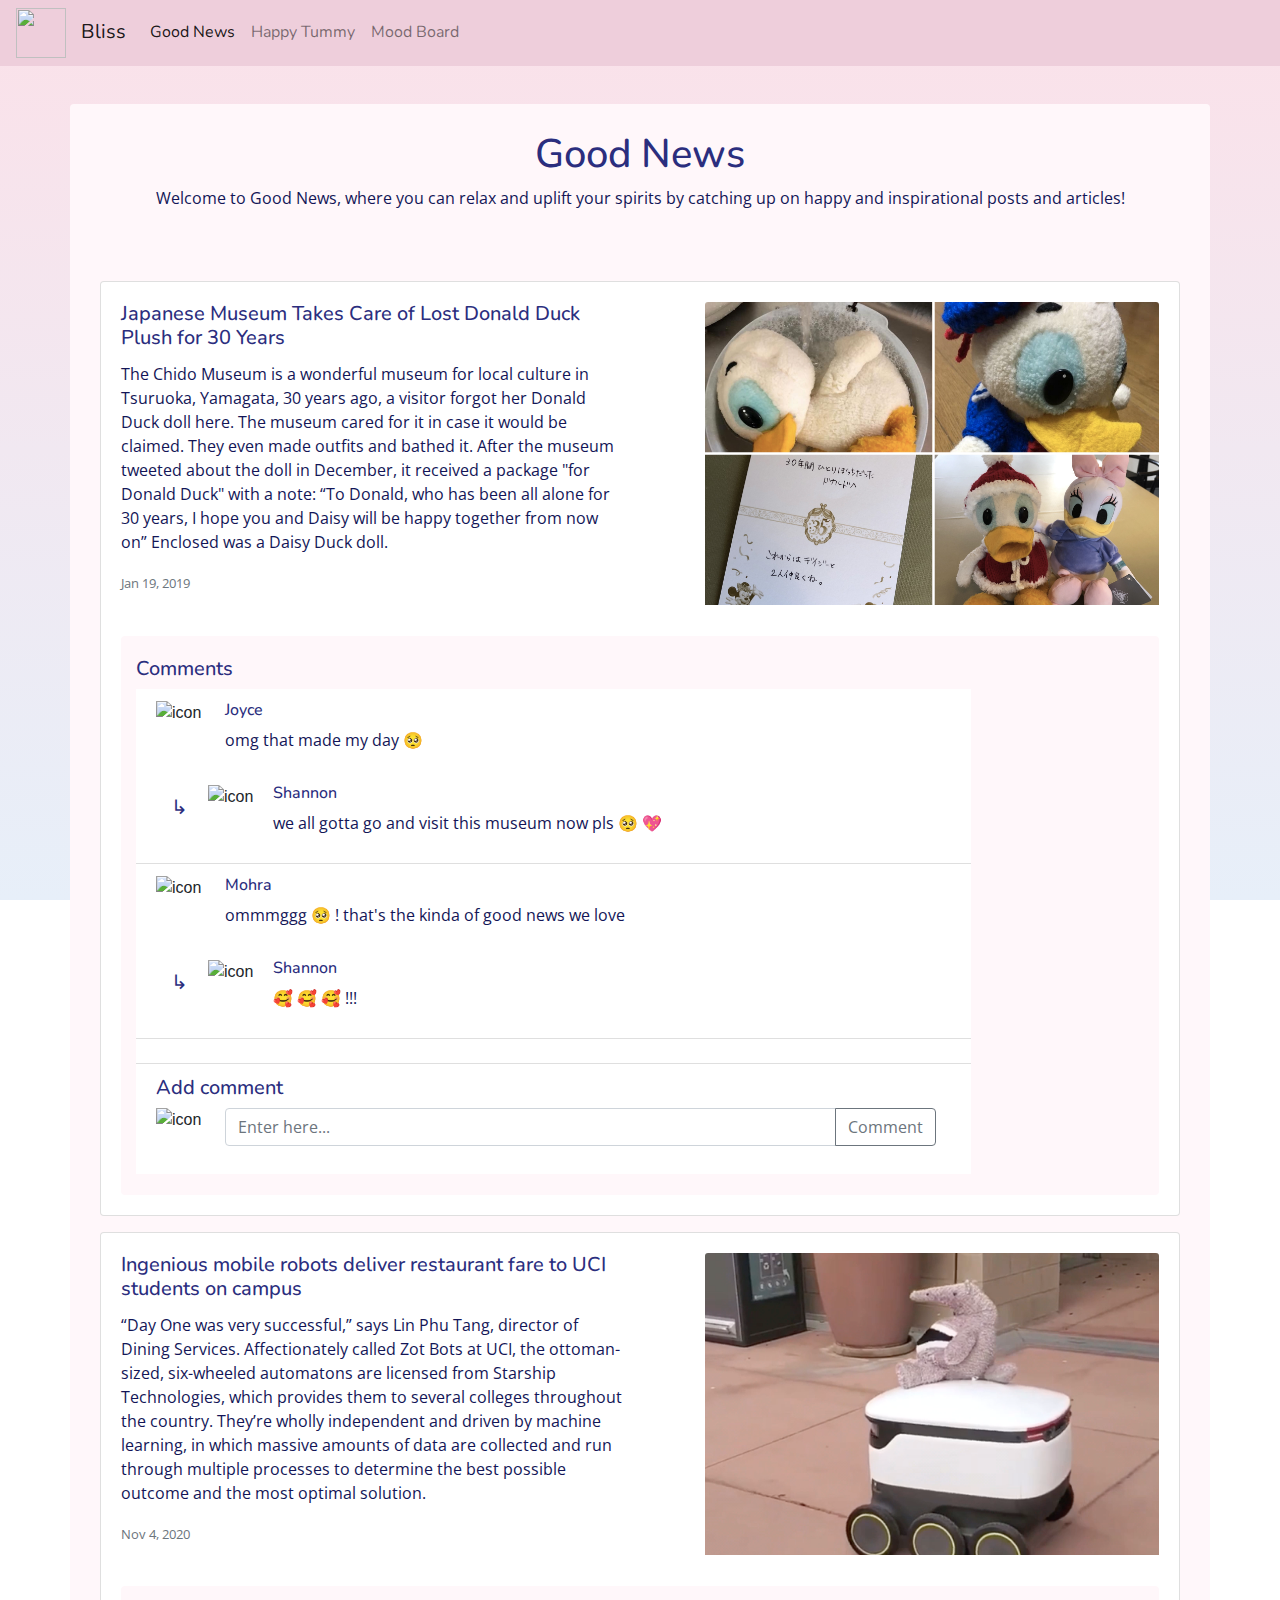
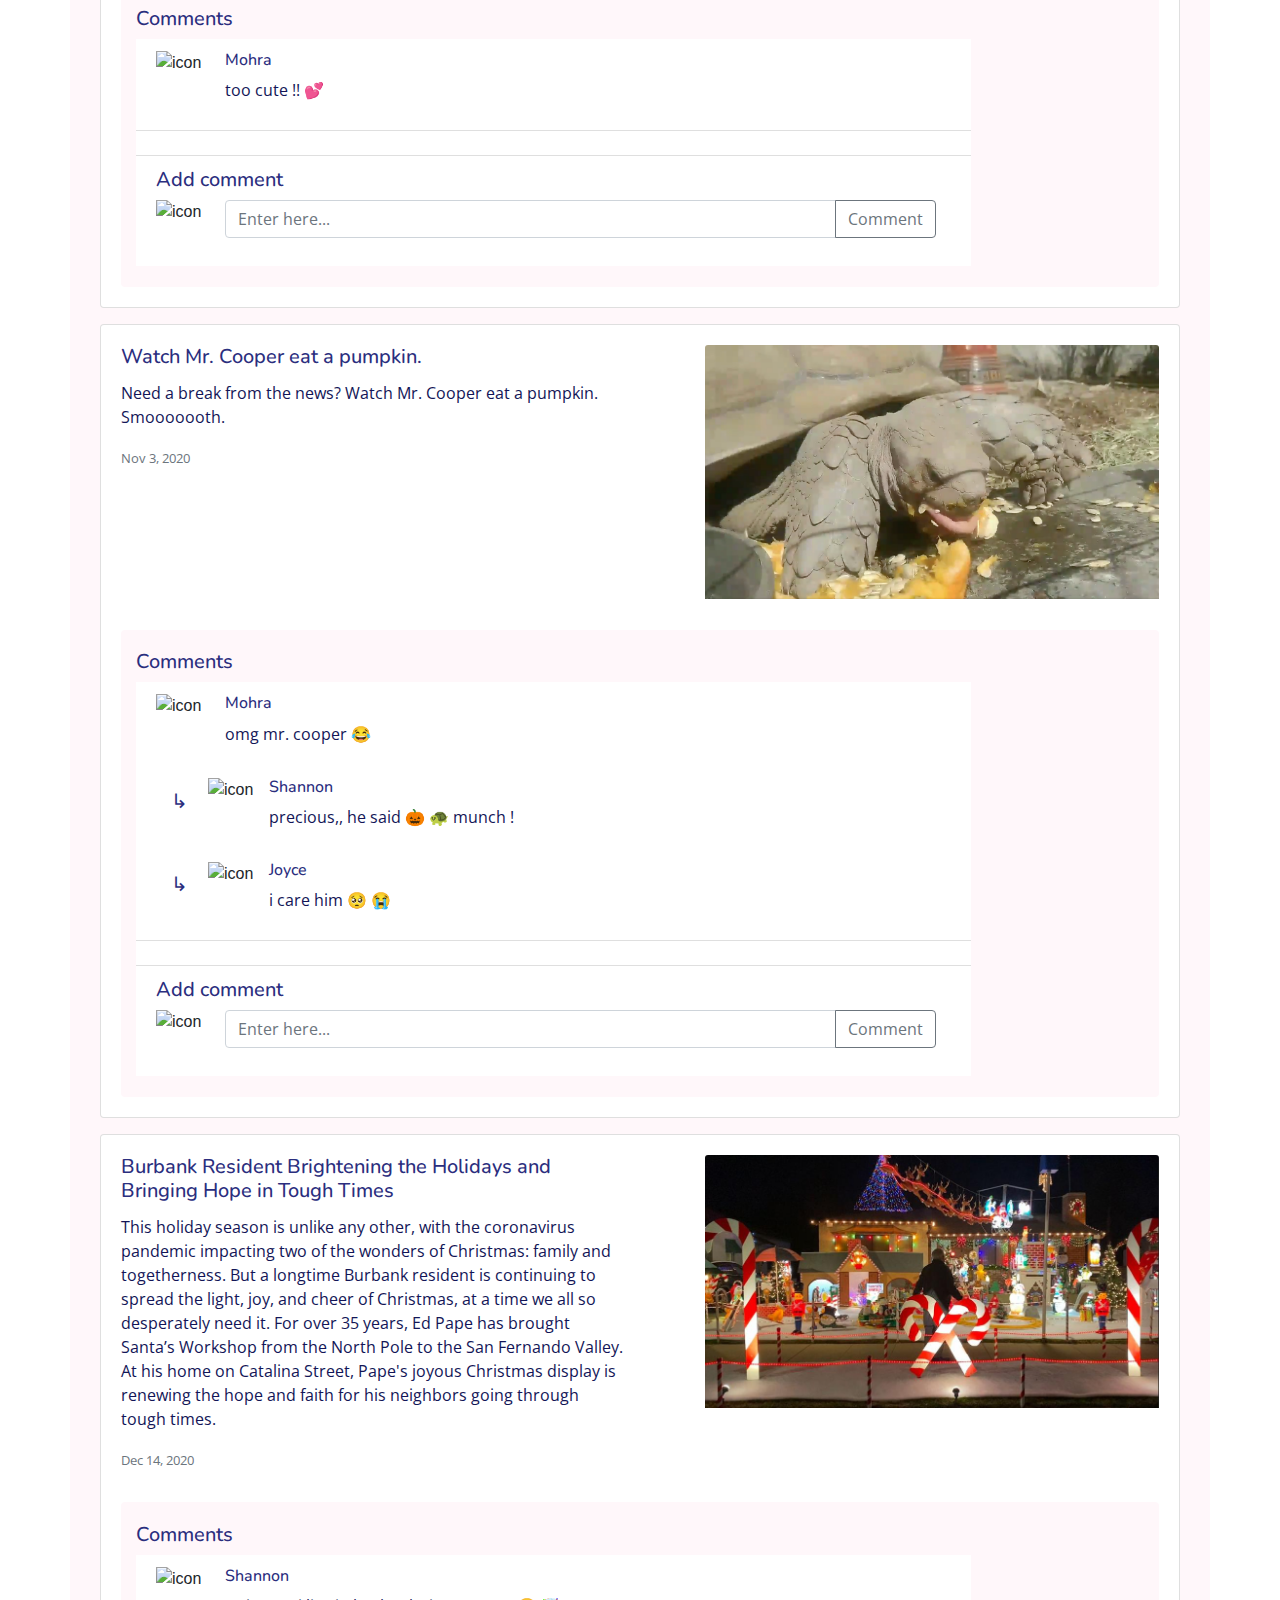
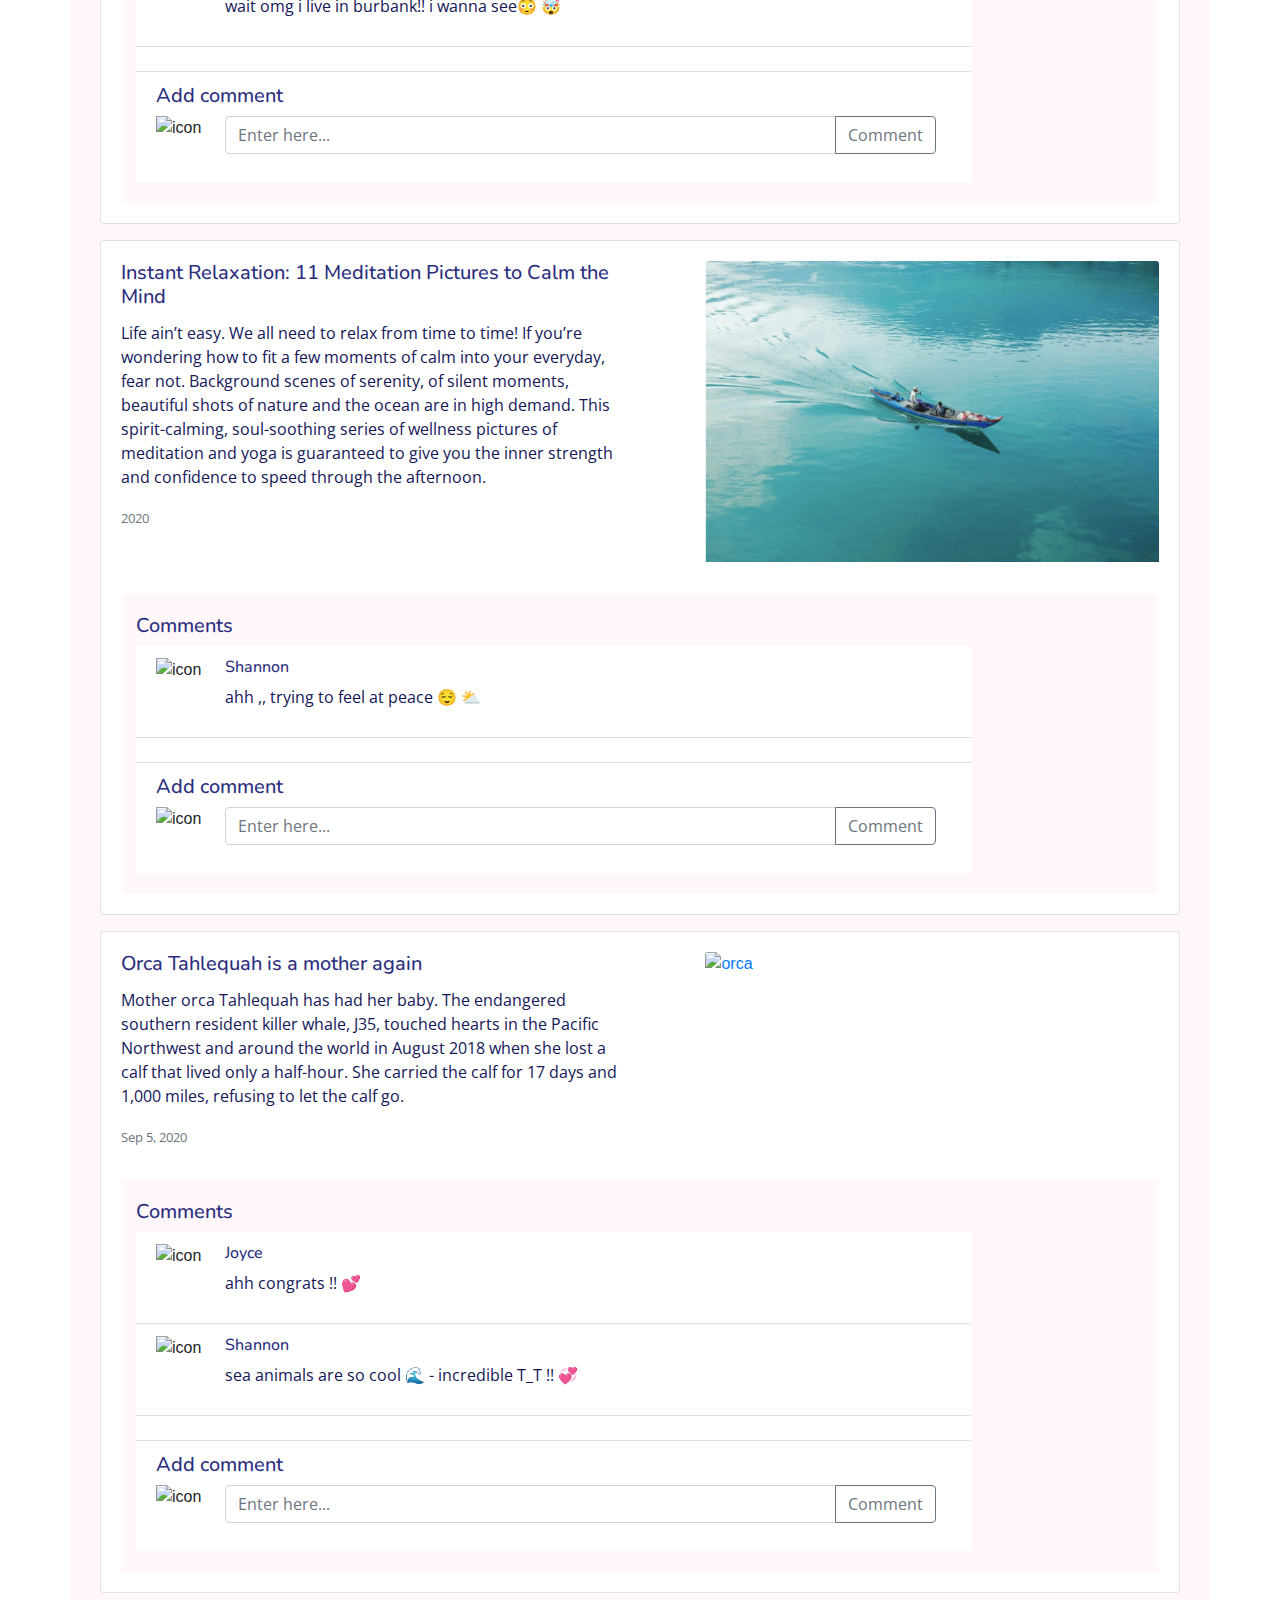
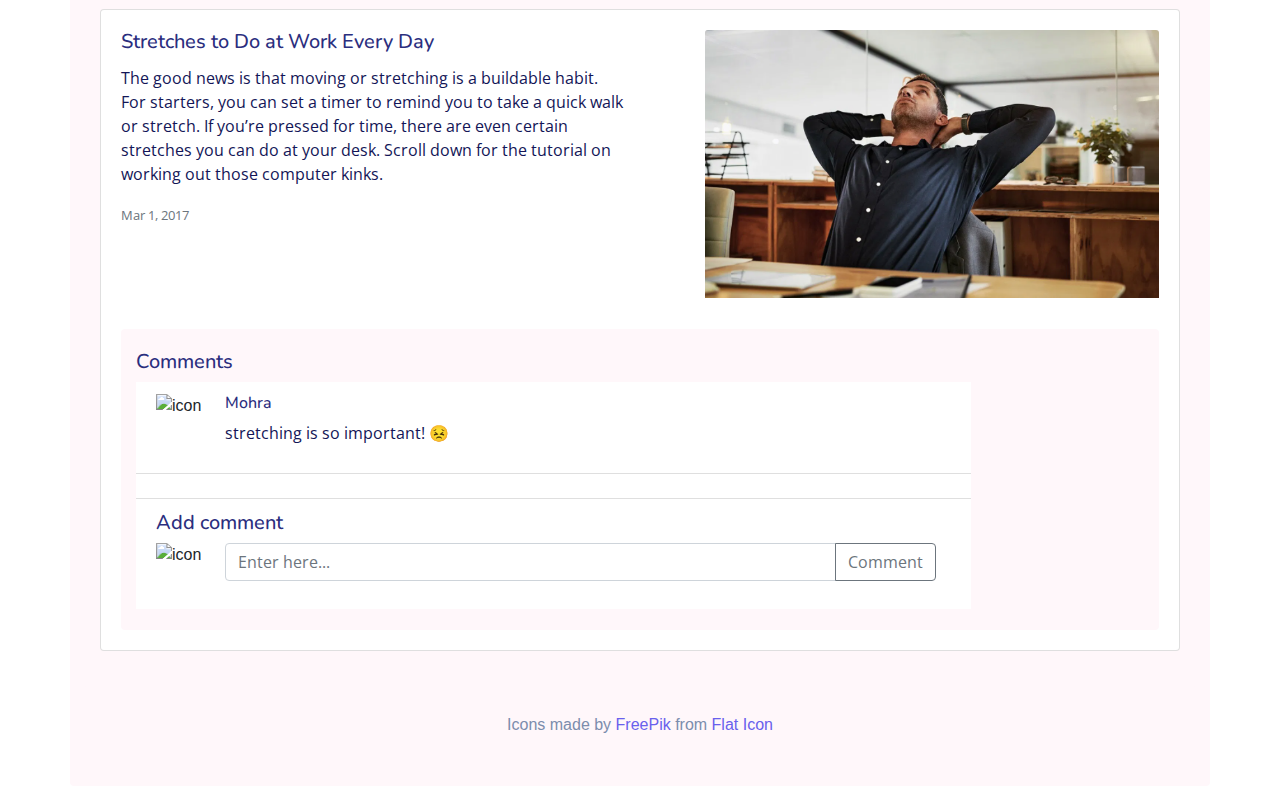
==== commit d12e24a5: "curate new articles" ====
--- a/good-news/good-news.html
+++ b/good-news/good-news.html
@@ -248,57 +248,77 @@
       <div class="card-body">
         <div class="row">
           <div class="col">
-            <a class="pretty-hover" target="_blank" href="https://www.eyeem.com/blog/instant-relaxation-11-meditation-pictures-to-calm-the-mind">
-              <h5 class="card-title pretty-hover">Instant Relaxation: 11 Meditation Pictures to Calm the Mind</h5>
-            </a>
-            <p class="card-text hide">
-              Life ain’t easy. We all need to relax from time to time! 
-              If you’re wondering how to fit a few moments of calm into your everyday, fear not. 
-              Background scenes of serenity, of silent moments, beautiful shots of nature and 
-              the ocean are in high demand. This spirit-calming, soul-soothing series of 
-              wellness pictures of meditation and yoga is guaranteed to give you 
-              the inner strength and confidence to speed through the afternoon.
-            </p>
-            <p class="card-text"><small class="text-muted">2020</small></p>
-          </div>
-
-          <div class="col">
-            <a target="_blank" href="https://www.eyeem.com/blog/instant-relaxation-11-meditation-pictures-to-calm-the-mind">
-              <img class="card-img-top pretty-img" src="./images/boat.jpg" alt="boat in lake" >
-            </a>
-          </div>
-        </div>
-
-        <!-- comments section  -->
-        <div class="container">
-          <div class="row">
-              <div class="col-md-10">
-                <div class="page-header">
-                  <h5>Comments</h5>
-                </div> 
-
-                <!-- reader comments  -->
-                 <div class="comments-list">
-                  <ul class="list-group list-group-flush">
-
-                      <!-- one comment -->
-                      <li class="list-group-item">
-                      <div class="media">
-                        <img class="mr-1" src="https://www.flaticon.com/svg/static/icons/svg/763/763707.svg" alt="icon" height="50" width="50">
-                        <div class="media-body col-sm-auto">
-                          <h6 class="mt-0">Shannon</h6>
-                          <p>ahh ,, trying to feel at peace 😌 ⛅ </p>
-                        </div>
-
-                      </div>
-                    </li>
-
-                    <!-- user comment appear here  -->
-                    <li class="list-group-item user-comment">
-
-                    </li>
-
-                     <!-- add a comment  -->
+            <a class="pretty-hover" href="https://twitter.com/marksbald/status/1323830287403376641" target="_blank">
+              <h5 class="card-title pretty-hover">Watch Mr. Cooper eat a pumpkin.</h5>
+            </a>
+            <p class="card-text hide">Need a break from the news? Watch Mr. Cooper eat a pumpkin. Smooooooth.</p>
+            <p class="card-text"><small class="text-muted">Nov 3, 2020</small></p>
+          </div>
+
+          <div class="col">
+            <a href="https://twitter.com/marksbald/status/1323830287403376641" target="_blank">
+              <img class="card-img-top pretty-img" src="./images/mr_cooper.jpg" alt="tortoise" >
+            </a>
+          </div>
+        </div>
+
+      <div class="container">
+        <div class="row">
+            <div class="col-md-10">
+              <div class="page-header">
+                <h5>Comments</h5>
+              </div> 
+
+              <!-- reader comments  -->
+               <div class="comments-list">
+                <ul class="list-group list-group-flush">
+
+                  <!-- one comment -->
+                  <li class="list-group-item">
+                    <div class="media">
+                      <img class="mr-1" src="https://www.flaticon.com/svg/static/icons/svg/763/763724.svg" alt="icon" height="50" width="50">
+                      <div class="media-body col-sm-auto">
+                        <h6 class="mt-0">Mohra</h6>
+                        <p>omg mr. cooper 😂</p>
+                          <!-- replies used to go here  -->
+                      </div>
+                    </div>
+
+                    <!-- begin replies section  -->
+                
+                    <!-- one reply to comment  -->
+                    <div class="media mt-3 col-sm-auto">
+                      <h5 class="pretty-reply">↳</h5>
+                      <div class="pr-3" href="#">
+                        <img src="https://www.flaticon.com/svg/static/icons/svg/763/763707.svg" alt="icon" height="50" width="50">
+                      </div>
+                      <div class="media-body">
+                        <h6 class="mt-0">Shannon</h6>
+                        <p>precious,, he said 🎃 🐢 munch ! </p>
+                      </div>
+                    </div>
+
+                    <!-- another reply to same comment  -->
+                    <div class="media mt-3 col-sm-auto">
+                      <h5 class="pretty-reply">↳</h5>
+                      <div class="pr-3" href="#">
+                        <img src="https://www.flaticon.com/svg/static/icons/svg/763/763721.svg" alt="icon" height="50" width="50">
+                      </div>
+                      <div class="media-body">
+                        <h6 class="mt-0">Joyce</h6>
+                        <p>i care him 🥺 😭 </p>
+                      </div>
+                    </div>
+
+
+                  </li>
+
+                  <!-- user comment appear here  -->
+                  <li class="list-group-item user-comment">
+
+                  </li>
+
+                   <!-- add a comment  -->
                   <li class="list-group-item">
                     <h5>Add comment</h5>
                     <div class="media">
@@ -313,14 +333,14 @@
                       </div>
                     </div>
                   </li>
-                  </ul>
-                
-              </div>
-          </div>
-      </div>
-      </div>
-
-      </div>
+                </ul>
+              
+            </div>
+        </div>
+    </div>
+    </div>
+
+    </div>
     </div>
 
     <!-- fourth article  -->
@@ -328,77 +348,57 @@
       <div class="card-body">
         <div class="row">
           <div class="col">
-            <a class="pretty-hover" href="https://twitter.com/marksbald/status/1323830287403376641" target="_blank">
-              <h5 class="card-title pretty-hover">Watch Mr. Cooper eat a pumpkin.</h5>
-            </a>
-            <p class="card-text hide">Need a break from the news? Watch Mr. Cooper eat a pumpkin. Smooooooth.</p>
-            <p class="card-text"><small class="text-muted">Nov 3, 2020</small></p>
-          </div>
-
-          <div class="col">
-            <a href="https://twitter.com/marksbald/status/1323830287403376641" target="_blank">
-              <img class="card-img-top pretty-img" src="./images/mr_cooper.jpg" alt="tortoise" >
-            </a>
-          </div>
-        </div>
-
-      <div class="container">
-        <div class="row">
-            <div class="col-md-10">
-              <div class="page-header">
-                <h5>Comments</h5>
-              </div> 
-
-              <!-- reader comments  -->
-               <div class="comments-list">
-                <ul class="list-group list-group-flush">
-
-                  <!-- one comment -->
-                  <li class="list-group-item">
-                    <div class="media">
-                      <img class="mr-1" src="https://www.flaticon.com/svg/static/icons/svg/763/763724.svg" alt="icon" height="50" width="50">
-                      <div class="media-body col-sm-auto">
-                        <h6 class="mt-0">Mohra</h6>
-                        <p>omg mr. cooper 😂</p>
-                          <!-- replies used to go here  -->
-                      </div>
-                    </div>
-
-                    <!-- begin replies section  -->
-                
-                    <!-- one reply to comment  -->
-                    <div class="media mt-3 col-sm-auto">
-                      <h5 class="pretty-reply">↳</h5>
-                      <div class="pr-3" href="#">
-                        <img src="https://www.flaticon.com/svg/static/icons/svg/763/763707.svg" alt="icon" height="50" width="50">
-                      </div>
-                      <div class="media-body">
-                        <h6 class="mt-0">Shannon</h6>
-                        <p>precious,, he said 🎃 🐢 munch ! </p>
-                      </div>
-                    </div>
-
-                    <!-- another reply to same comment  -->
-                    <div class="media mt-3 col-sm-auto">
-                      <h5 class="pretty-reply">↳</h5>
-                      <div class="pr-3" href="#">
-                        <img src="https://www.flaticon.com/svg/static/icons/svg/763/763721.svg" alt="icon" height="50" width="50">
-                      </div>
-                      <div class="media-body">
-                        <h6 class="mt-0">Joyce</h6>
-                        <p>i care him 🥺 😭 </p>
-                      </div>
-                    </div>
-
-
-                  </li>
-
-                  <!-- user comment appear here  -->
-                  <li class="list-group-item user-comment">
-
-                  </li>
-
-                   <!-- add a comment  -->
+            <a class="pretty-hover" target="_blank" href="https://spectrumnews1.com/ca/la-east/human-interest/2020/12/14/burbank-resident-brightening-the-holidays-and-bringing-hope-in-tough-times#">
+              <h5 class="card-title pretty-hover">Burbank Resident Brightening the Holidays and Bringing Hope in Tough Times</h5>
+            </a>
+            <p class="card-text hide">
+              This holiday season is unlike any other, with the coronavirus pandemic impacting two of the wonders 
+              of Christmas: family and togetherness. But a longtime Burbank resident is continuing to spread the 
+              light, joy, and cheer of Christmas, at a time we all so desperately need it. For over 35 years, 
+              Ed Pape has brought Santa’s Workshop from the North Pole to the San Fernando Valley.
+              At his home on Catalina Street, Pape's joyous Christmas display is renewing the hope and 
+              faith for his neighbors going through tough times.
+            </p>
+            <p class="card-text"><small class="text-muted">Dec 14, 2020</small></p>
+          </div>
+
+          <div class="col">
+            <a class="pretty-hover" target="_blank" href="https://spectrumnews1.com/ca/la-east/human-interest/2020/12/14/burbank-resident-brightening-the-holidays-and-bringing-hope-in-tough-times#">
+              <img class="card-img-top pretty-img" src="./images/christmas.jpg" alt="Beautifully Christmas-decorated home" >
+            </a>
+          </div>
+        </div>
+
+        <!-- comments section  -->
+        <div class="container">
+          <div class="row">
+              <div class="col-md-10">
+                <div class="page-header">
+                  <h5>Comments</h5>
+                </div> 
+
+                <!-- reader comments  -->
+                 <div class="comments-list">
+                  <ul class="list-group list-group-flush">
+
+                      <!-- one comment -->
+                      <li class="list-group-item">
+                      <div class="media">
+                        <img class="mr-1" src="https://www.flaticon.com/svg/static/icons/svg/763/763707.svg" alt="icon" height="50" width="50">
+                        <div class="media-body col-sm-auto">
+                          <h6 class="mt-0">Shannon</h6>
+                          <p>wait omg i live in burbank!! i wanna see😳 🤯 </p>
+                        </div>
+
+                      </div>
+                    </li>
+
+                    <!-- user comment appear here  -->
+                    <li class="list-group-item user-comment">
+
+                    </li>
+
+                     <!-- add a comment  -->
                   <li class="list-group-item">
                     <h5>Add comment</h5>
                     <div class="media">
@@ -413,14 +413,14 @@
                       </div>
                     </div>
                   </li>
-                </ul>
-              
-            </div>
-        </div>
-    </div>
-    </div>
-
-    </div>
+                  </ul>
+                
+              </div>
+          </div>
+      </div>
+      </div>
+
+      </div>
     </div>
 
     <!-- fifth article  -->
@@ -428,22 +428,23 @@
       <div class="card-body">
         <div class="row">
           <div class="col">
-            <a class="pretty-hover" target="_blank" href="https://www.nbcnews.com/health/health-news/moderna-vaccine-appears-protect-against-coronavirus-infection-n1251237">
-              <h5 class="card-title pretty-hover">Moderna's vaccine is highly effective, FDA says, clearing way for second vaccine</h5>
+            <a class="pretty-hover" target="_blank" href="https://www.eyeem.com/blog/instant-relaxation-11-meditation-pictures-to-calm-the-mind">
+              <h5 class="card-title pretty-hover">Instant Relaxation: 11 Meditation Pictures to Calm the Mind</h5>
             </a>
             <p class="card-text hide">
-              FDA documents show the vaccine is not only extremely effective, 
-              but it may also reduce the spread of the virus.
-              Moderna's Covid-19 vaccine is 94 percent effective at preventing 
-              symptomatic illness and appears to prevent the spread of the virus as well, 
-              according to documents released Tuesday.
+              Life ain’t easy. We all need to relax from time to time! 
+              If you’re wondering how to fit a few moments of calm into your everyday, fear not. 
+              Background scenes of serenity, of silent moments, beautiful shots of nature and 
+              the ocean are in high demand. This spirit-calming, soul-soothing series of 
+              wellness pictures of meditation and yoga is guaranteed to give you 
+              the inner strength and confidence to speed through the afternoon.
             </p>
-            <p class="card-text"><small class="text-muted">Dec 15, 2020</small></p>
-          </div>
-
-          <div class="col">
-            <a class="pretty-hover" target="_blank" href="https://www.nbcnews.com/health/health-news/moderna-vaccine-appears-protect-against-coronavirus-infection-n1251237">
-              <img class="card-img-top pretty-img" src="https://media4.s-nbcnews.com/j/newscms/2020_47/3354351/200518-moderna-vaccine-lab-cs-1159a_05afa9493b6af3ebe1c70cd08f36a9b9.fit-2000w.jpg" alt="vaccine" >
+            <p class="card-text"><small class="text-muted">2020</small></p>
+          </div>
+
+          <div class="col">
+            <a target="_blank" href="https://www.eyeem.com/blog/instant-relaxation-11-meditation-pictures-to-calm-the-mind">
+              <img class="card-img-top pretty-img" src="./images/boat.jpg" alt="boat in lake" >
             </a>
           </div>
         </div>
@@ -466,7 +467,7 @@
                         <img class="mr-1" src="https://www.flaticon.com/svg/static/icons/svg/763/763707.svg" alt="icon" height="50" width="50">
                         <div class="media-body col-sm-auto">
                           <h6 class="mt-0">Shannon</h6>
-                          <p>oh .. interesting 😳 🤯 </p>
+                          <p>ahh ,, trying to feel at peace 😌 ⛅ </p>
                         </div>
 
                       </div>
--- a/good-news/good-news.css
+++ b/good-news/good-news.css
@@ -11,7 +11,7 @@
 
 .pretty-img:hover{
   opacity: 0.5;
-  transition: opacity 0.5s;
+  transition: opacity 0.13s;
 }
 
 .pretty-reply{
@@ -22,7 +22,7 @@
 
 .pretty-hover:hover{
     color: #A29BFE;
-    transition: color 0.25s;
+    transition: color 0.05s;
 }
 
 .pretty-btn{
@@ -32,7 +32,7 @@
 .pretty-btn:hover{
   color: black !important;
   background-color: #ffd6e5 !important;
-  transition: color background-color 0.25s;
+  transition: color background-color 0.8s;
 }
 
 .pretty-placeholder{
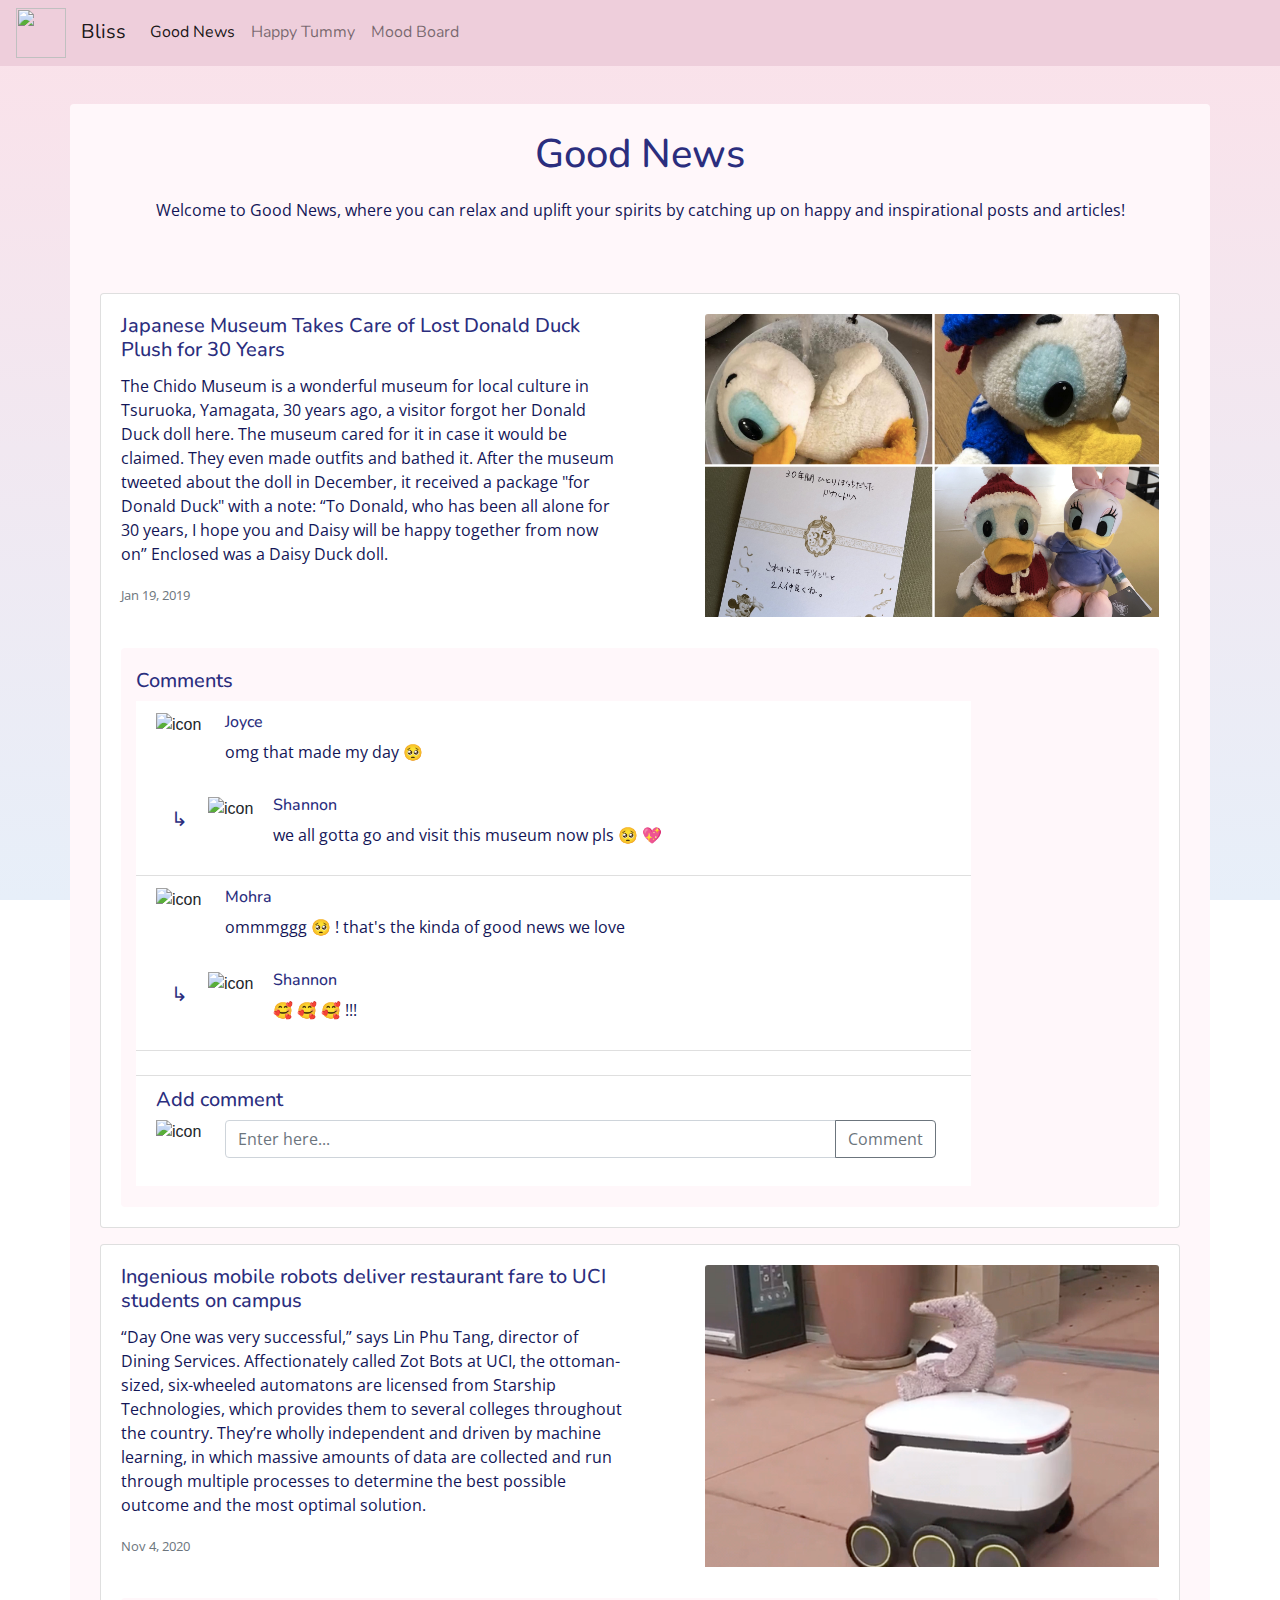
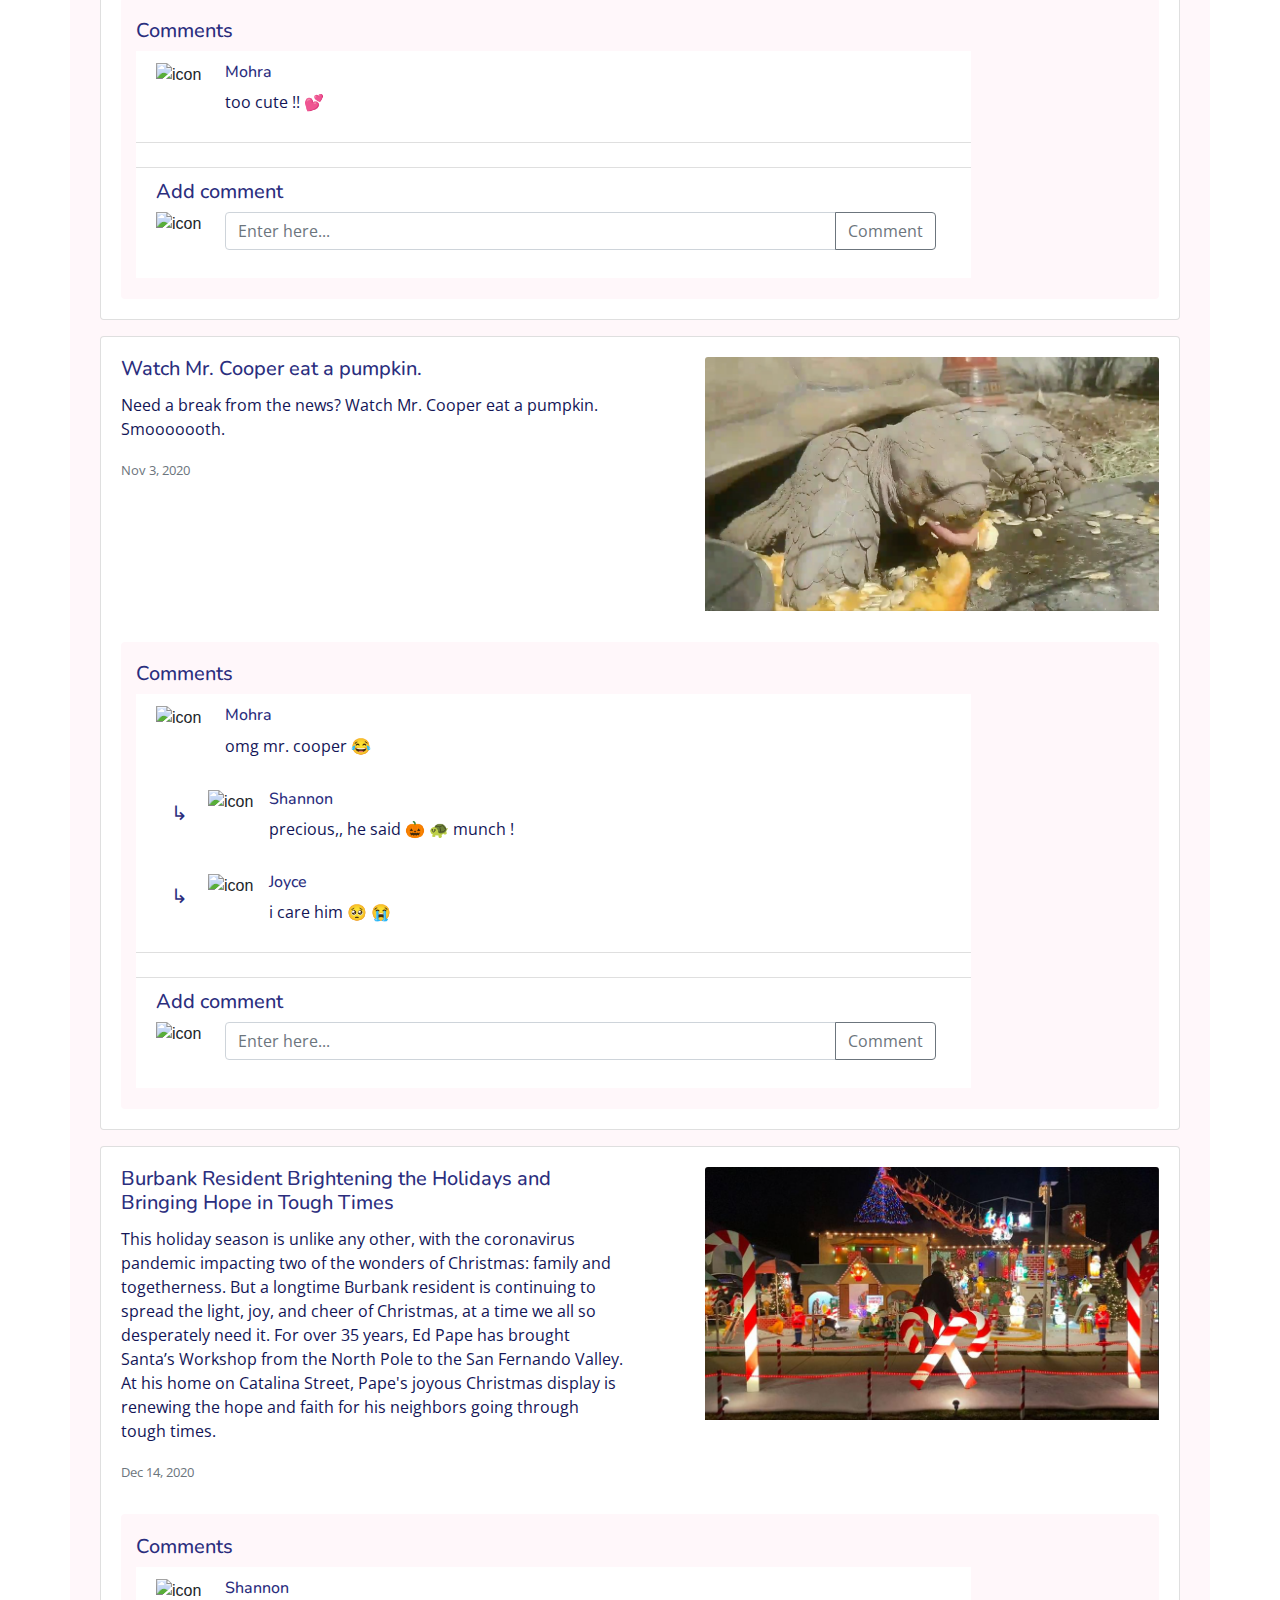
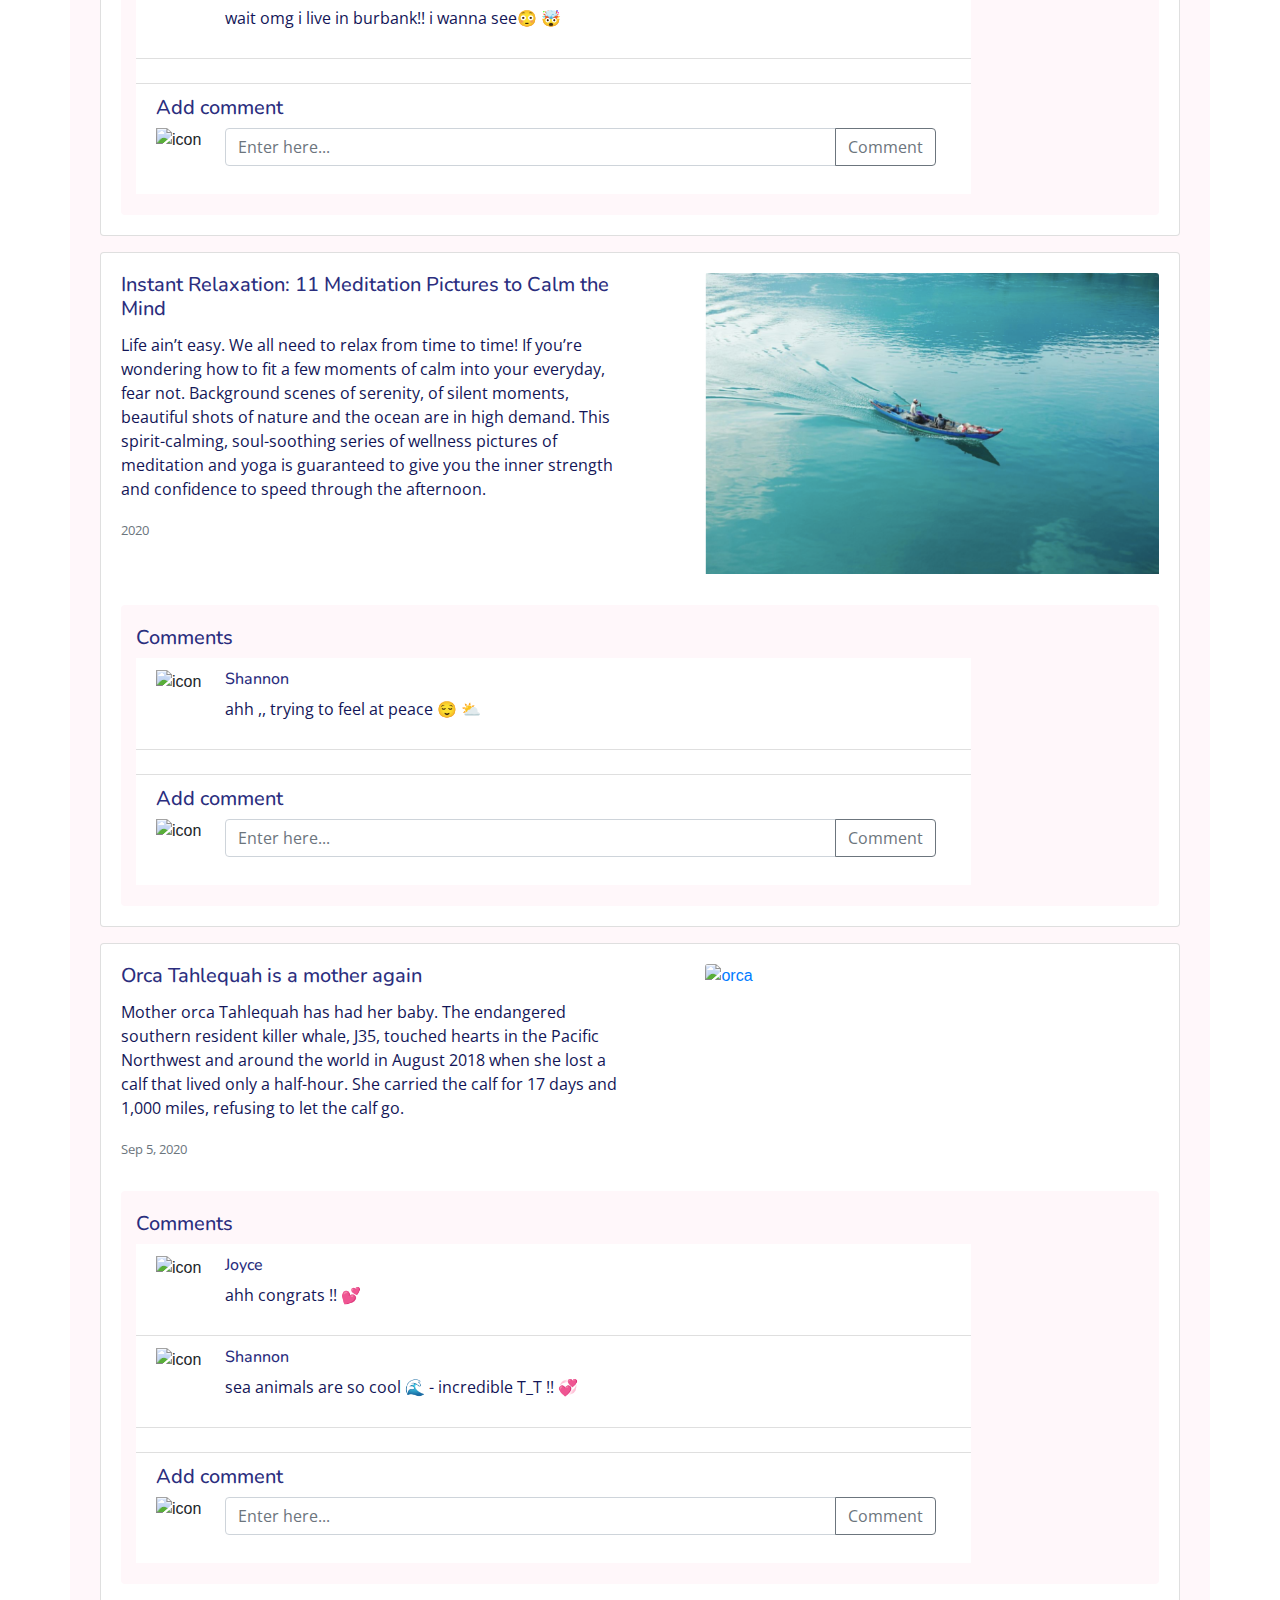
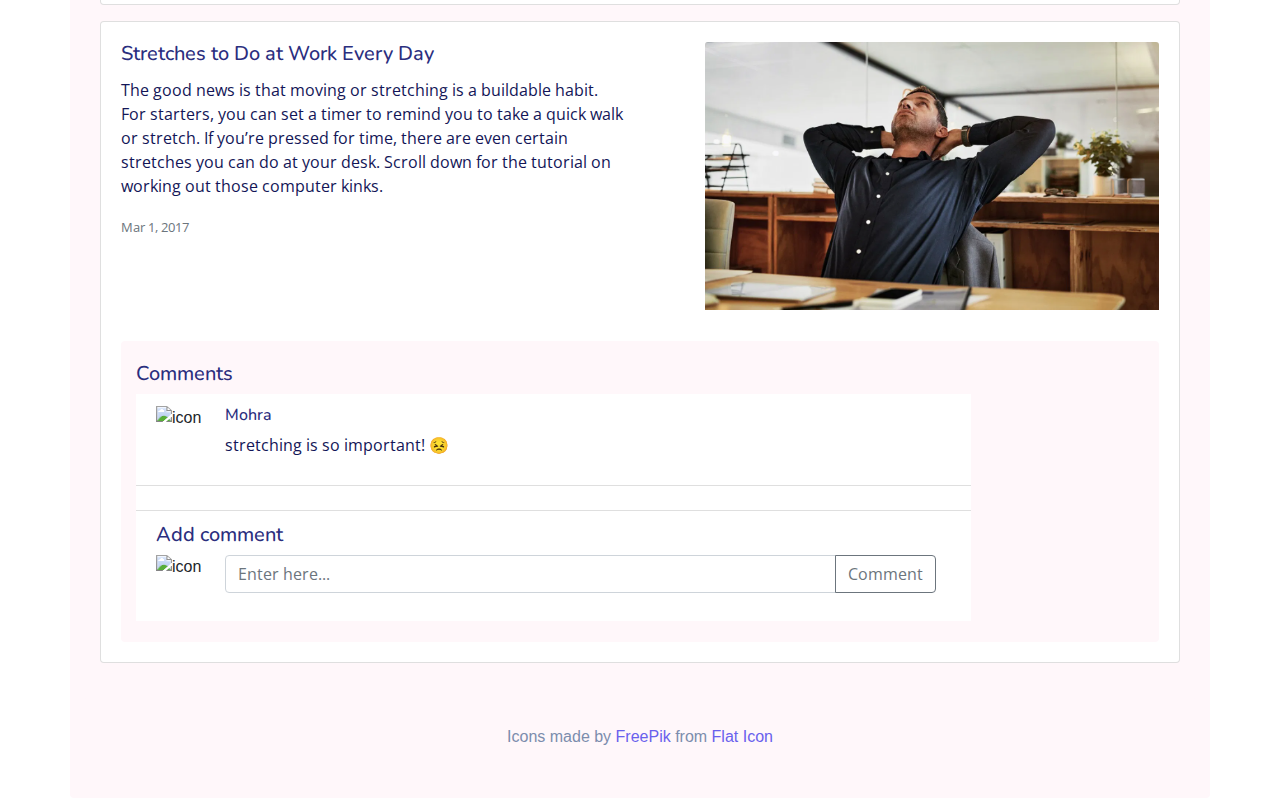
==== commit 95261569: "fixed user comments" ====
--- a/good-news/good-news.html
+++ b/good-news/good-news.html
@@ -39,7 +39,8 @@
         </div>
       </nav>
     <div class="container justify-content-center">
-    <h1 style="text-align: center;">Good News</h1>
+      <!-- similar to mood board to be cohesive throughout  -->
+    <h1 style="text-align: center; width:auto; height: 60px;">Good News</h1>
     <p style="text-align: center;">Welcome to Good News, where you can relax and uplift your spirits by catching up on happy and inspirational posts and articles!</p>
 
     <!-- news section  -->
@@ -145,7 +146,7 @@
                       <img class="mr-1" src="https://www.flaticon.com/svg/static/icons/svg/763/763713.svg" alt="icon" height="50" width="50">
                       <div class="media-body col-sm-auto">
                         <div class="input-group mb-3">
-                          <input type="text" class="form-control pretty-placeholder user-request-text" placeholder="Enter here..." aria-label="Recipient's username" aria-describedby="basic-addon2">
+                          <input type="text" class="form-control pretty-placeholder user-request-text" placeholder="Enter here..." aria-label="Comment box" aria-describedby="basic-addon2">
                           <div class="input-group-append">
                             <button class="btn btn-outline-secondary pretty-btn" type="button" onclick="addComment(0)">Comment</button>
                           </div>
@@ -226,7 +227,7 @@
                       <img class="mr-1" src="https://www.flaticon.com/svg/static/icons/svg/763/763713.svg" alt="icon" height="50" width="50">
                       <div class="media-body col-sm-auto">
                         <div class="input-group mb-3">
-                          <input type="text" class="form-control pretty-placeholder user-request-text" placeholder="Enter here..." aria-label="Recipient's username" aria-describedby="basic-addon2">
+                          <input type="text" class="form-control pretty-placeholder user-request-text" placeholder="Enter here..." aria-label="Comment box" aria-describedby="basic-addon2">
                           <div class="input-group-append">
                             <button class="btn btn-outline-secondary pretty-btn" type="button" onclick="addComment(1)">Comment</button>
                           </div>
@@ -325,7 +326,7 @@
                       <img class="mr-1" src="https://www.flaticon.com/svg/static/icons/svg/763/763713.svg" alt="icon" height="50" width="50">
                       <div class="media-body col-sm-auto">
                         <div class="input-group mb-3">
-                          <input type="text" class="form-control pretty-placeholder user-request-text" placeholder="Enter here..." aria-label="Recipient's username" aria-describedby="basic-addon2">
+                          <input type="text" class="form-control pretty-placeholder user-request-text" placeholder="Enter here..." aria-label="Comment box" aria-describedby="basic-addon2">
                           <div class="input-group-append">
                             <button class="btn btn-outline-secondary pretty-btn" type="button" onclick="addComment(2)">Comment</button>
                           </div>
@@ -405,7 +406,7 @@
                       <img class="mr-1" src="https://www.flaticon.com/svg/static/icons/svg/763/763713.svg" alt="icon" height="50" width="50">
                       <div class="media-body col-sm-auto">
                         <div class="input-group mb-3">
-                          <input type="text" class="form-control pretty-placeholder user-request-text" placeholder="Enter here..." aria-label="Recipient's username" aria-describedby="basic-addon2">
+                          <input type="text" class="form-control pretty-placeholder user-request-text" placeholder="Enter here..." aria-label="Comment box" aria-describedby="basic-addon2">
                           <div class="input-group-append">
                             <button class="btn btn-outline-secondary pretty-btn" type="button" onclick="addComment(3)">Comment</button>
                           </div>
@@ -485,7 +486,7 @@
                       <img class="mr-1" src="https://www.flaticon.com/svg/static/icons/svg/763/763713.svg" alt="icon" height="50" width="50">
                       <div class="media-body col-sm-auto">
                         <div class="input-group mb-3">
-                          <input type="text" class="form-control pretty-placeholder user-request-text" placeholder="Enter here..." aria-label="Recipient's username" aria-describedby="basic-addon2">
+                          <input type="text" class="form-control pretty-placeholder user-request-text" placeholder="Enter here..." aria-label="Comment box" aria-describedby="basic-addon2">
                           <div class="input-group-append">
                             <button class="btn btn-outline-secondary pretty-btn" type="button" onclick="addComment(4)">Comment</button>
                           </div>
@@ -573,7 +574,7 @@
                 <img class="mr-1" src="https://www.flaticon.com/svg/static/icons/svg/763/763713.svg" alt="icon" height="50" width="50">
                 <div class="media-body col-sm-auto">
                   <div class="input-group mb-3">
-                    <input type="text" class="form-control pretty-placeholder user-request-text" placeholder="Enter here..." aria-label="Recipient's username" aria-describedby="basic-addon2">
+                    <input type="text" class="form-control pretty-placeholder user-request-text" placeholder="Enter here..." aria-label="Comment box" aria-describedby="basic-addon2">
                     <div class="input-group-append">
                       <button class="btn btn-outline-secondary pretty-btn" type="button" onclick="addComment(5)">Comment</button>
                     </div>
@@ -650,7 +651,7 @@
                       <img class="mr-1" src="https://www.flaticon.com/svg/static/icons/svg/763/763713.svg" alt="icon" height="50" width="50">
                       <div class="media-body col-sm-auto">
                         <div class="input-group mb-3">
-                          <input type="text" class="form-control pretty-placeholder user-request-text" placeholder="Enter here..." aria-label="Recipient's username" aria-describedby="basic-addon2">
+                          <input type="text" id="pls" class="form-control pretty-placeholder user-request-text" placeholder="Enter here..." aria-label="Comment box" aria-describedby="basic-addon2">
                           <div class="input-group-append">
                             <button class="btn btn-outline-secondary pretty-btn" type="button" onclick="addComment(6)">Comment</button>
                           </div>
--- a/good-news/good-news.css
+++ b/good-news/good-news.css
@@ -7,11 +7,13 @@
     max-width: 90%;
     height: auto;
     float: right;
+    opacity: 1.0;
+    transition: opacity 0.3s;
   }
 
 .pretty-img:hover{
   opacity: 0.5;
-  transition: opacity 0.13s;
+  transition: opacity 0.15s;
 }
 
 .pretty-reply{
@@ -19,10 +21,13 @@
     margin-right: 1em;
 }
   
+.pretty-hover{
+  transition: color 0.25s;
+}
 
 .pretty-hover:hover{
     color: #A29BFE;
-    transition: color 0.05s;
+    transition: color 0.15s;
 }
 
 .pretty-btn{
@@ -39,6 +44,10 @@
   font-family: 'Open Sans', sans-serif !important;
 }
 
+.list-group{
+  list-style-type: none !important;
+}
+
 /* hide the preview description for smaller screens */
 @media (max-width: 48em) {
   .hide {
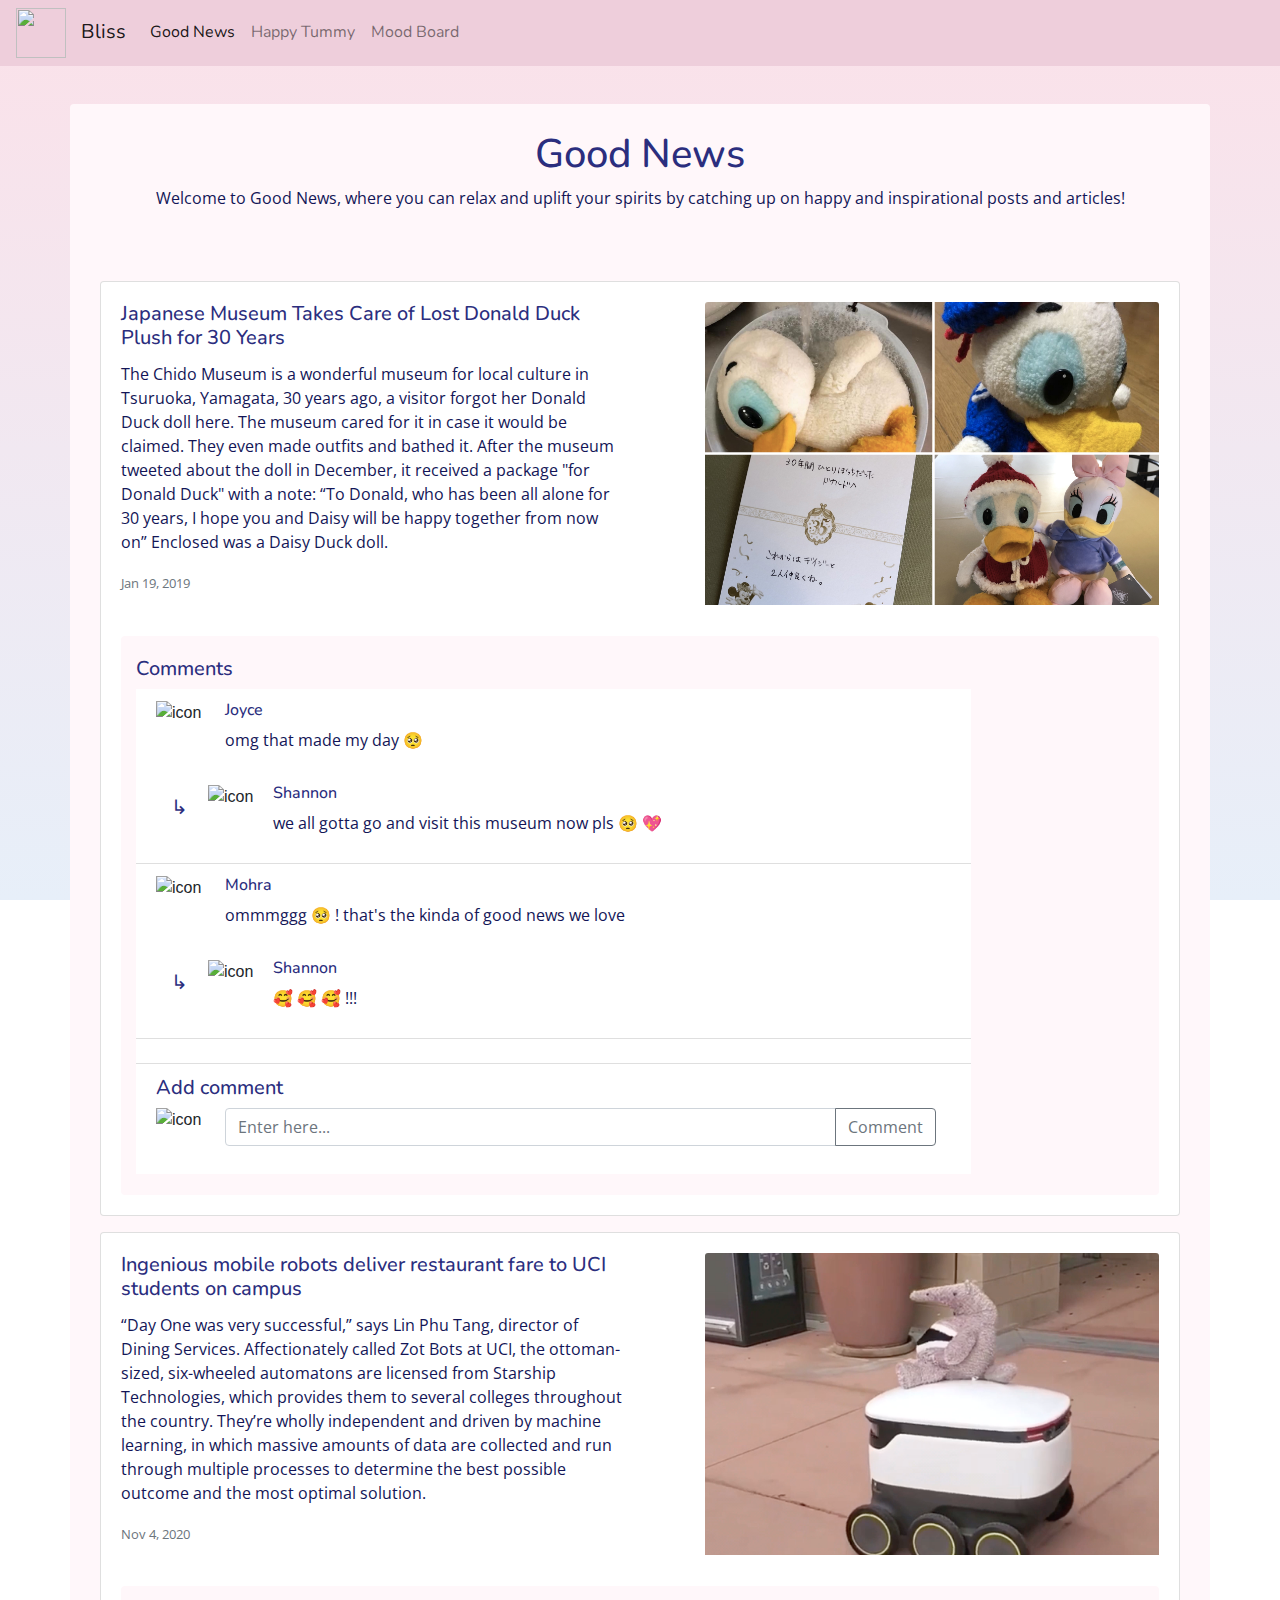
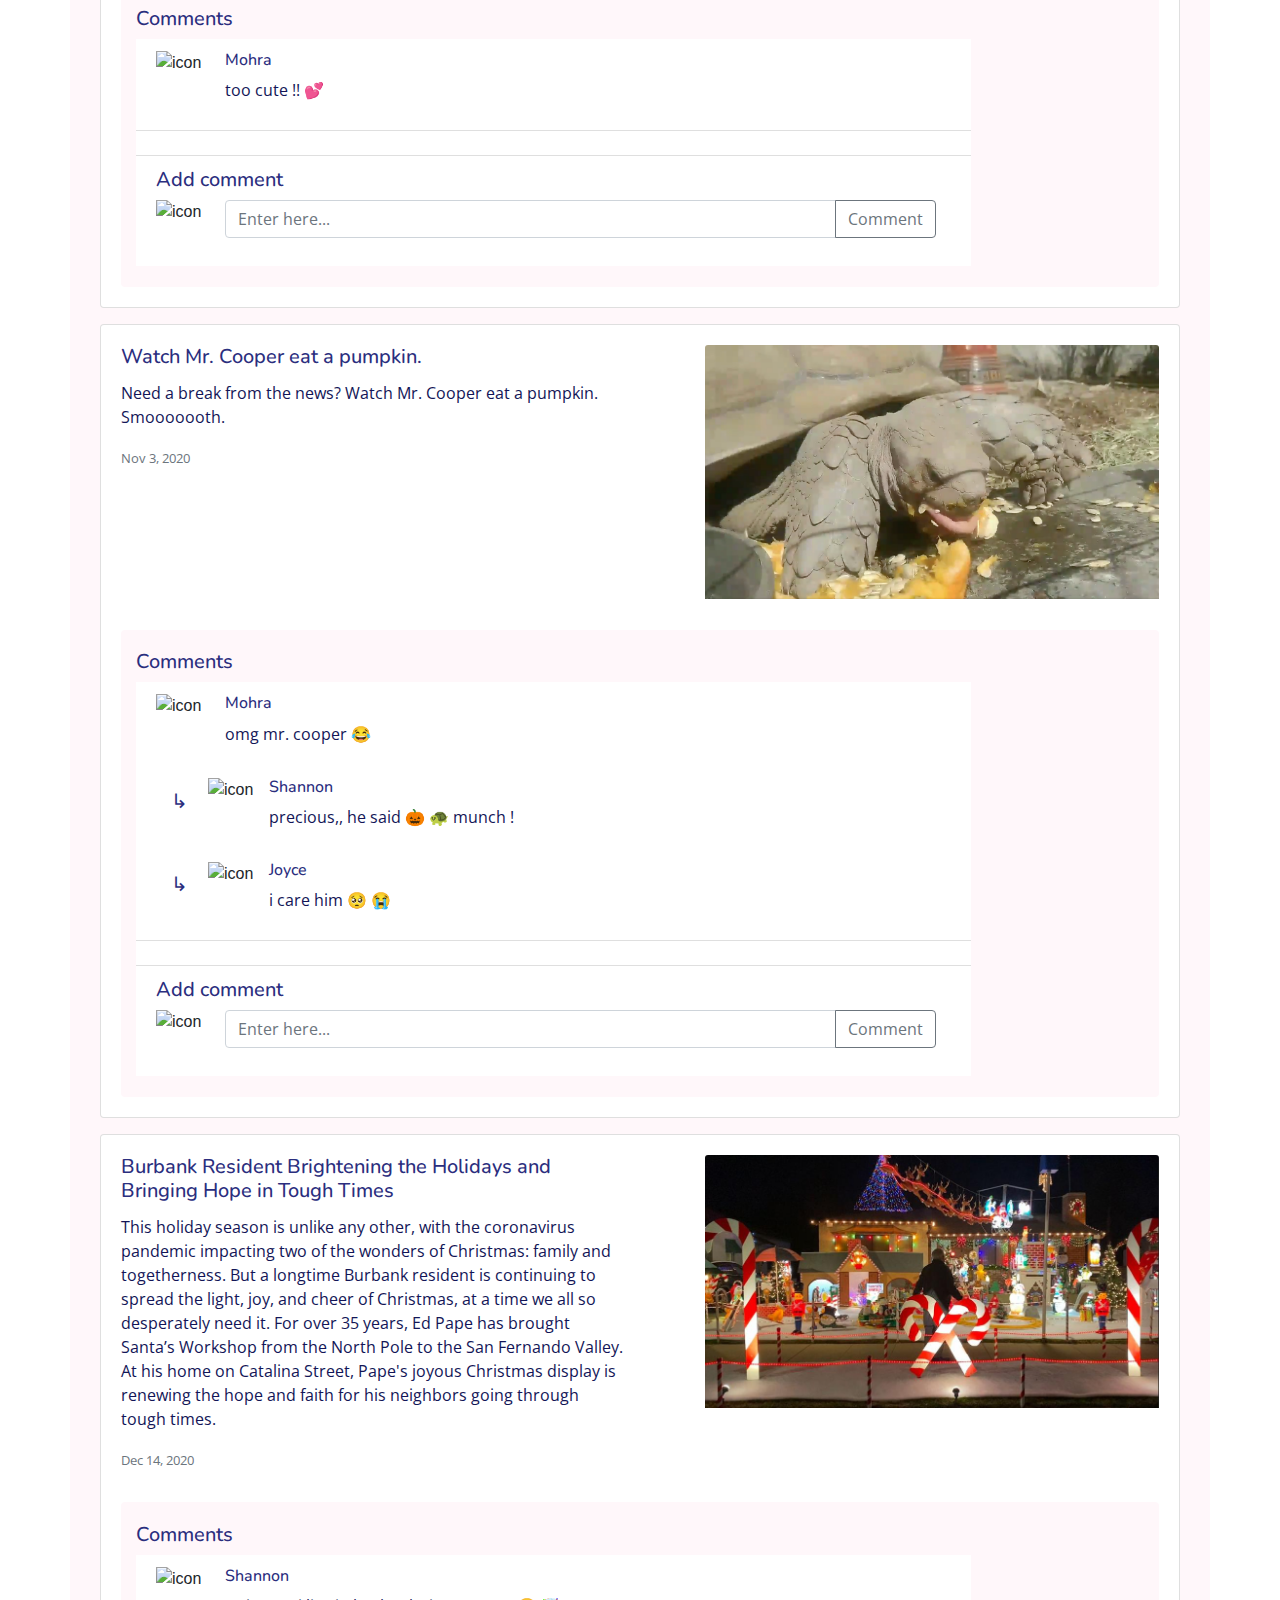
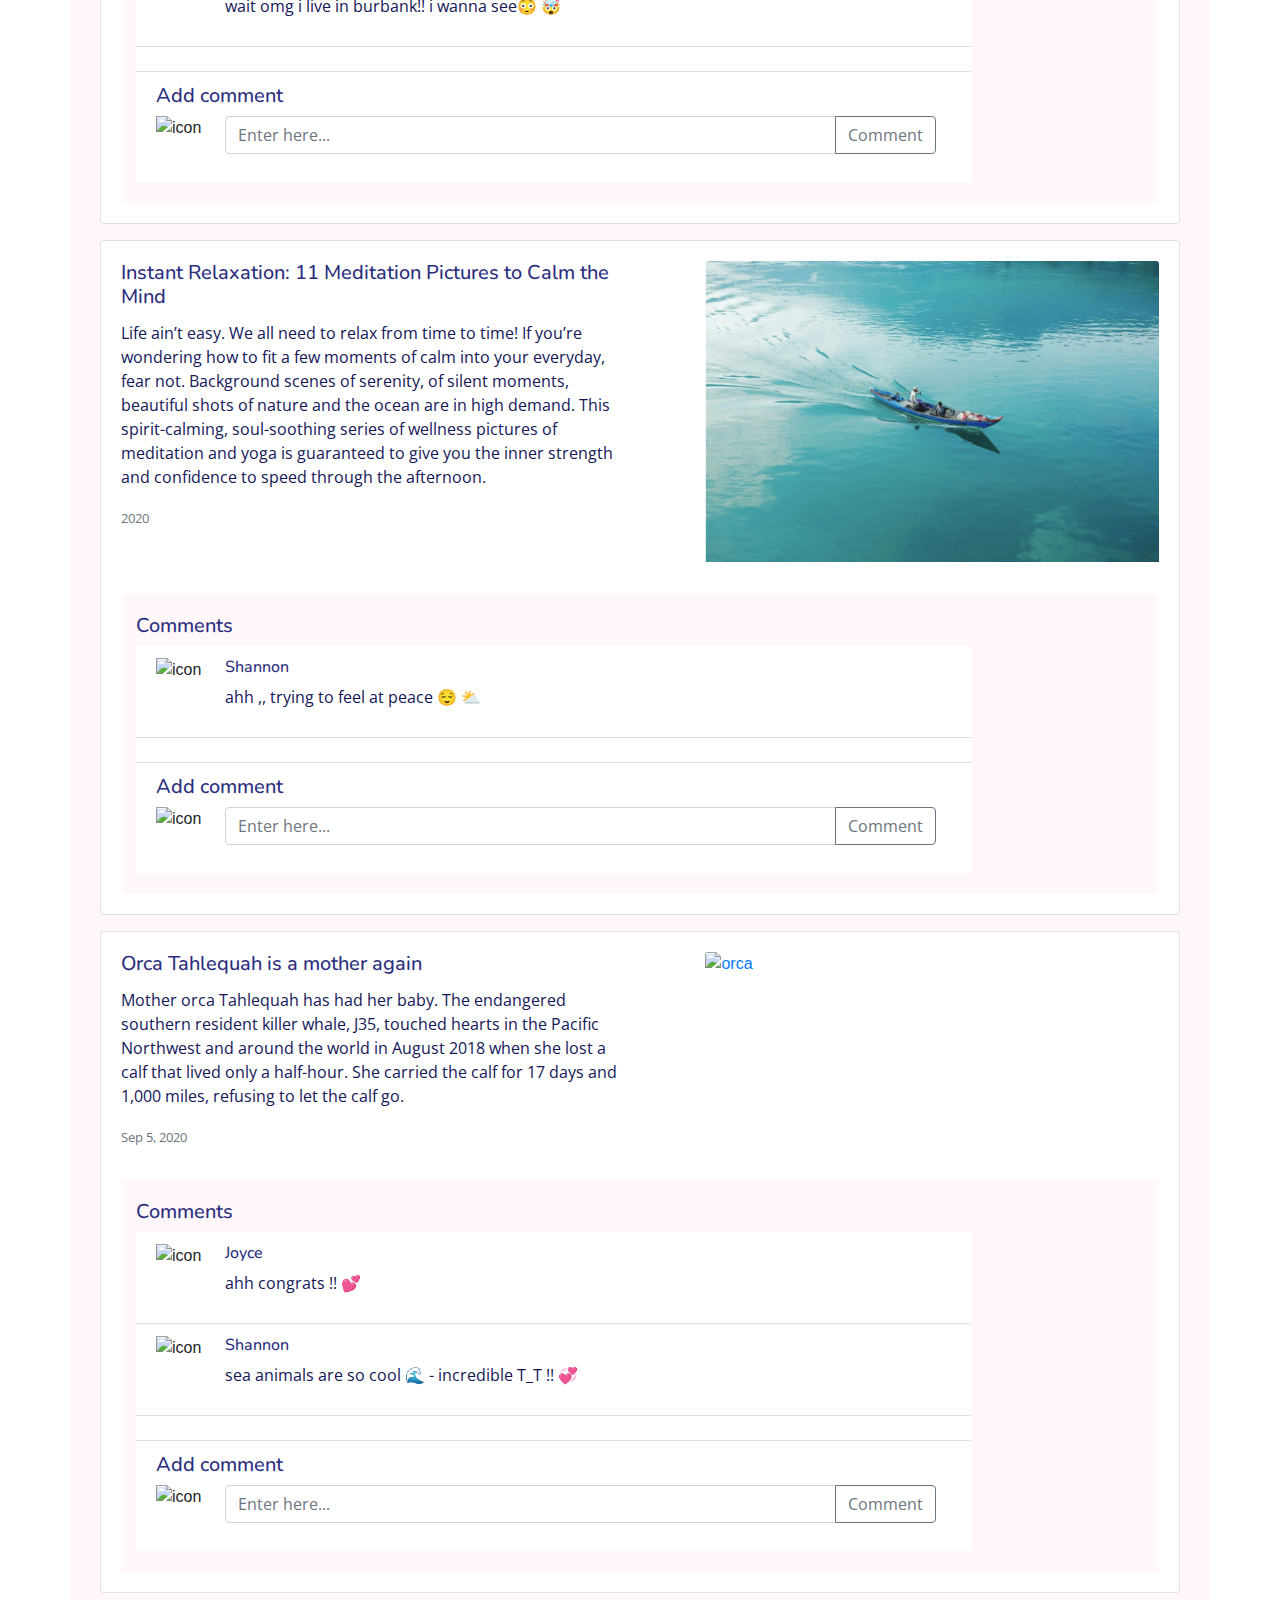
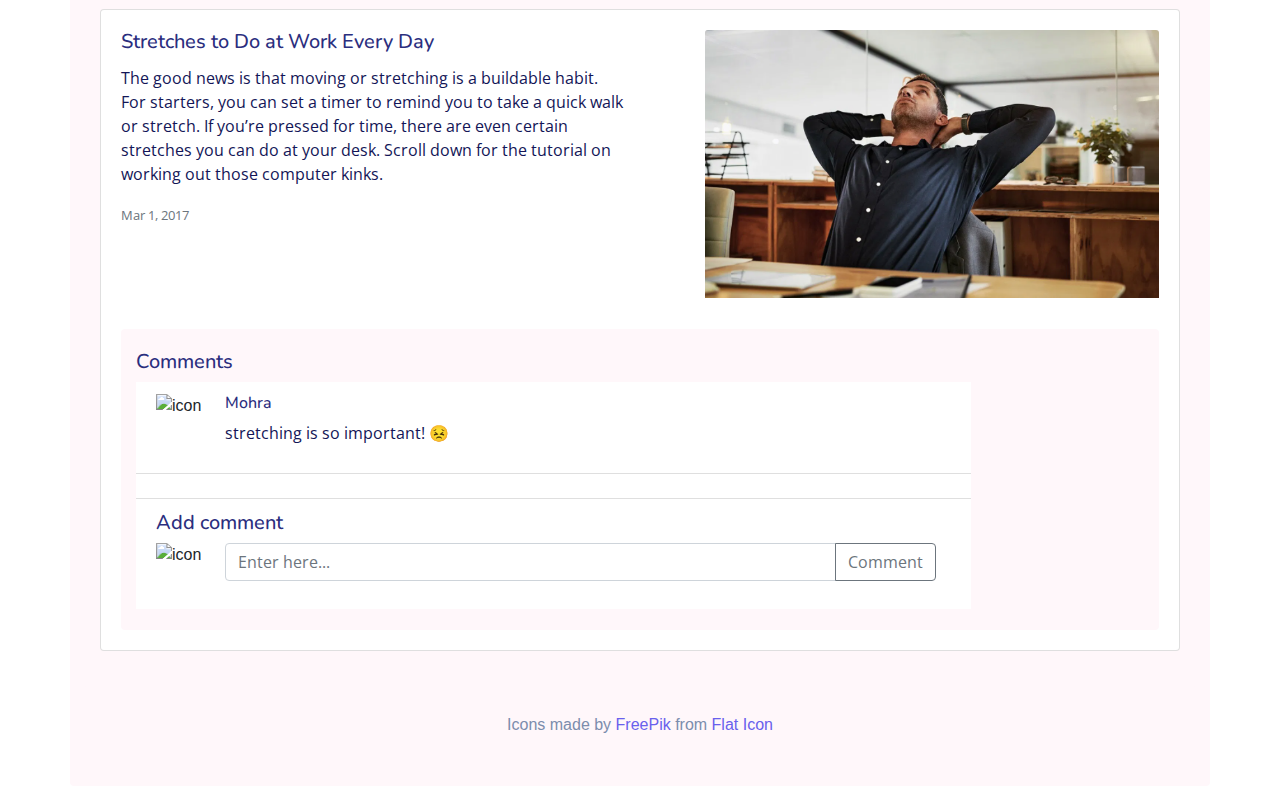
==== commit 376b56e3: "adjust styling" ====
--- a/good-news/good-news.html
+++ b/good-news/good-news.html
@@ -39,8 +39,7 @@
         </div>
       </nav>
     <div class="container justify-content-center">
-      <!-- similar to mood board to be cohesive throughout  -->
-    <h1 style="text-align: center; width:auto; height: 60px;">Good News</h1>
+    <h1 style="text-align: center;">Good News</h1>
     <p style="text-align: center;">Welcome to Good News, where you can relax and uplift your spirits by catching up on happy and inspirational posts and articles!</p>
 
     <!-- news section  -->
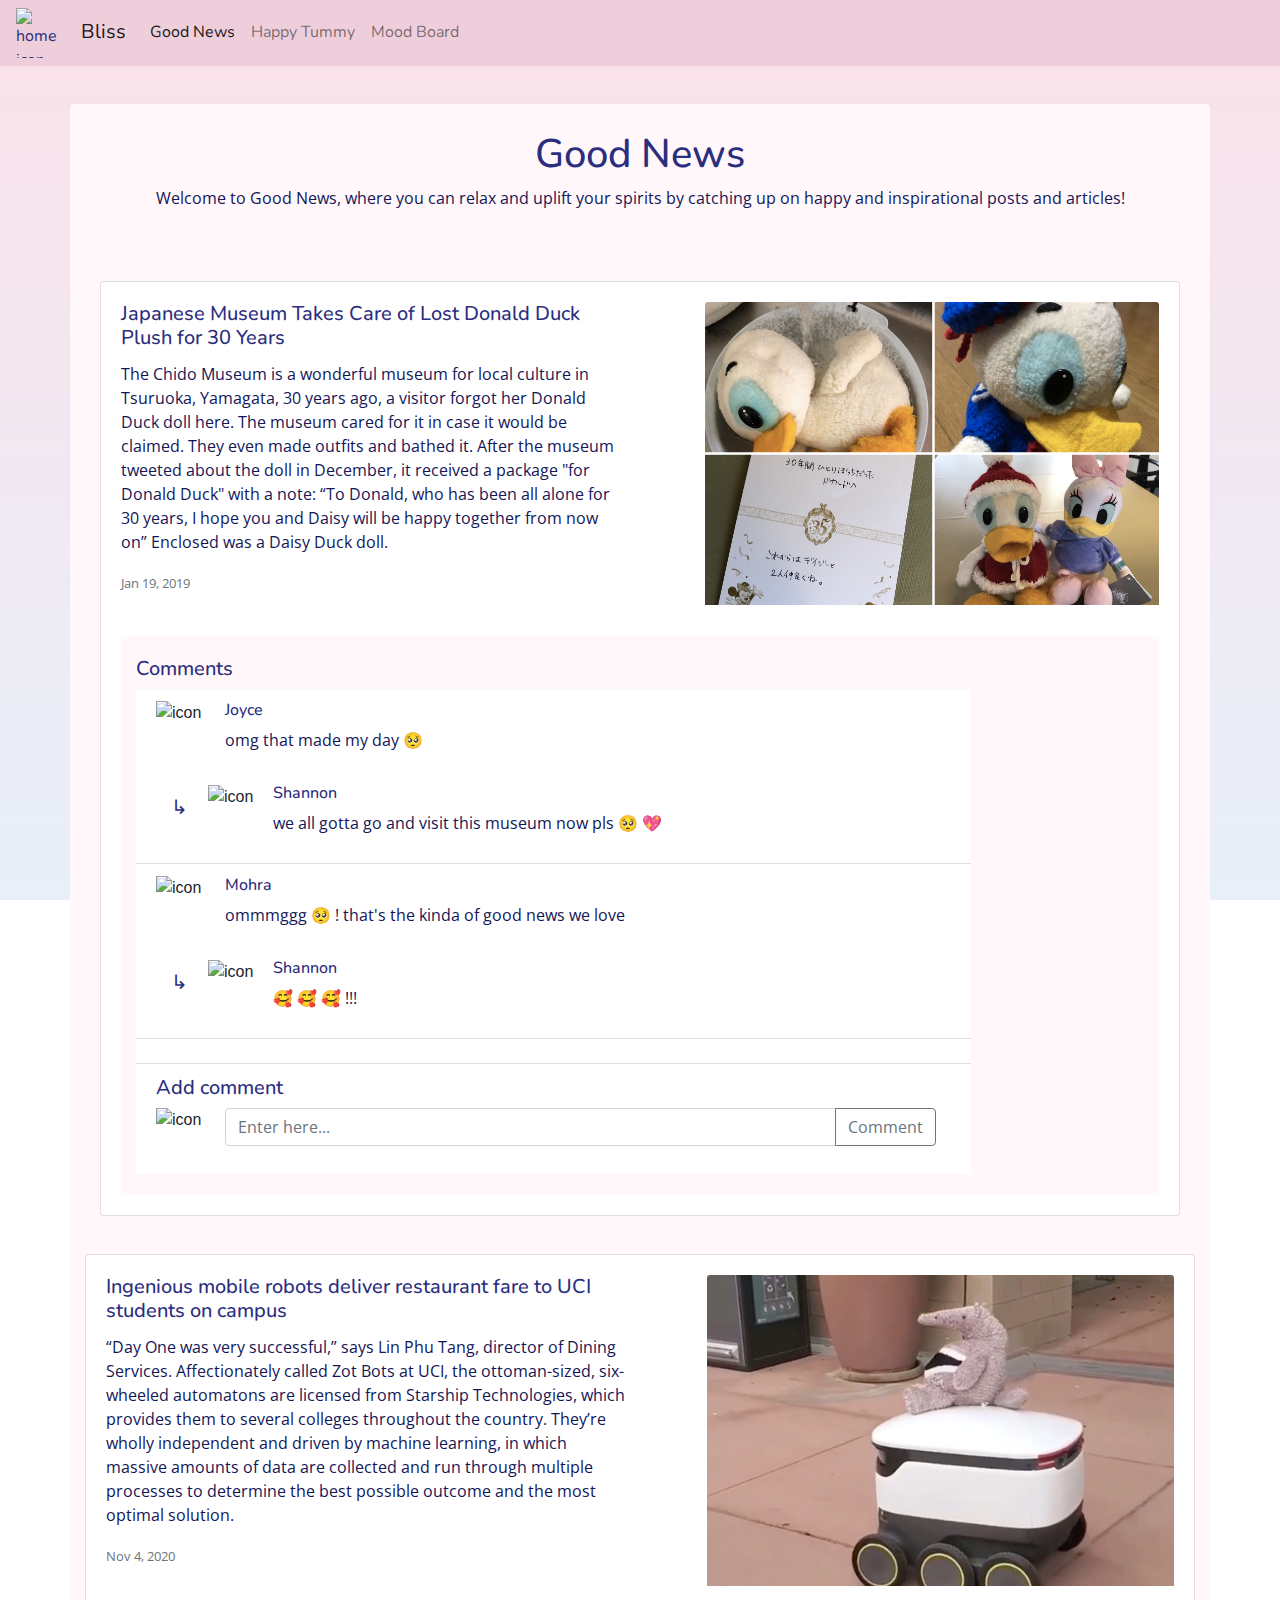
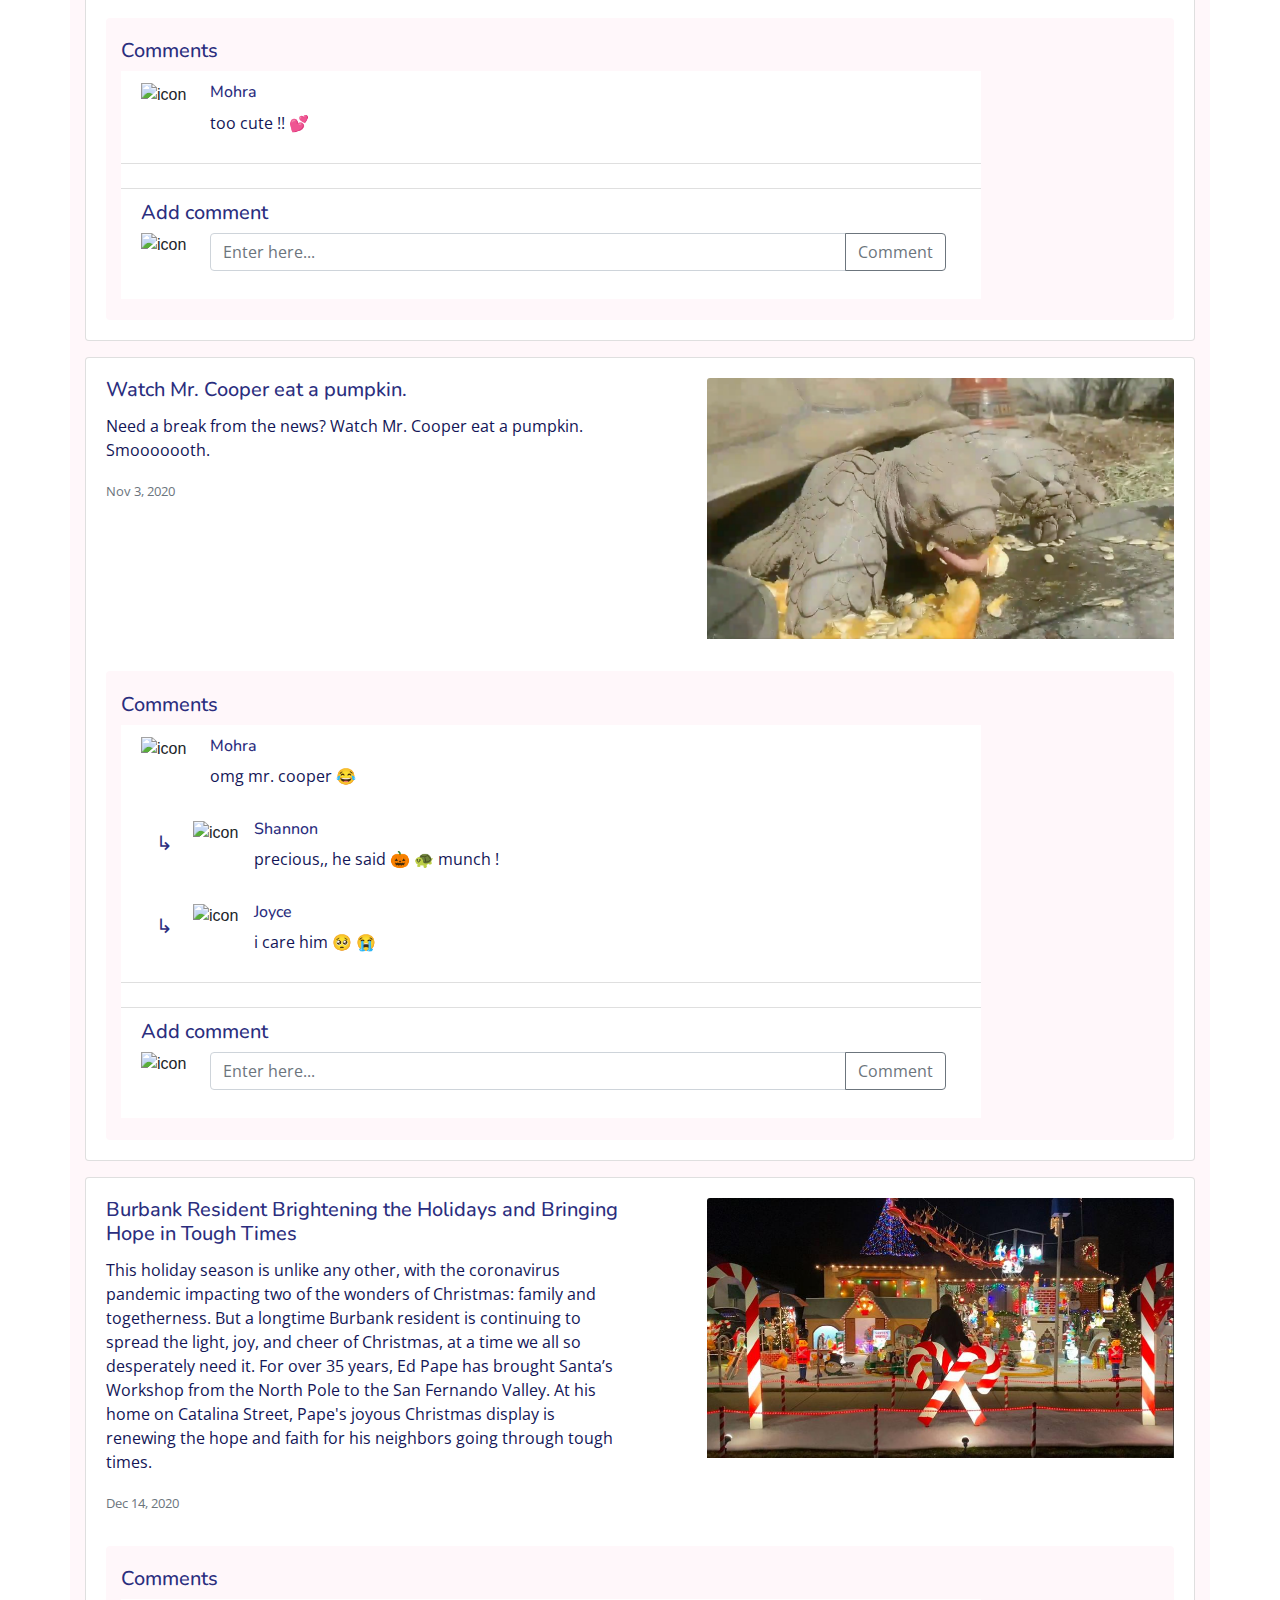
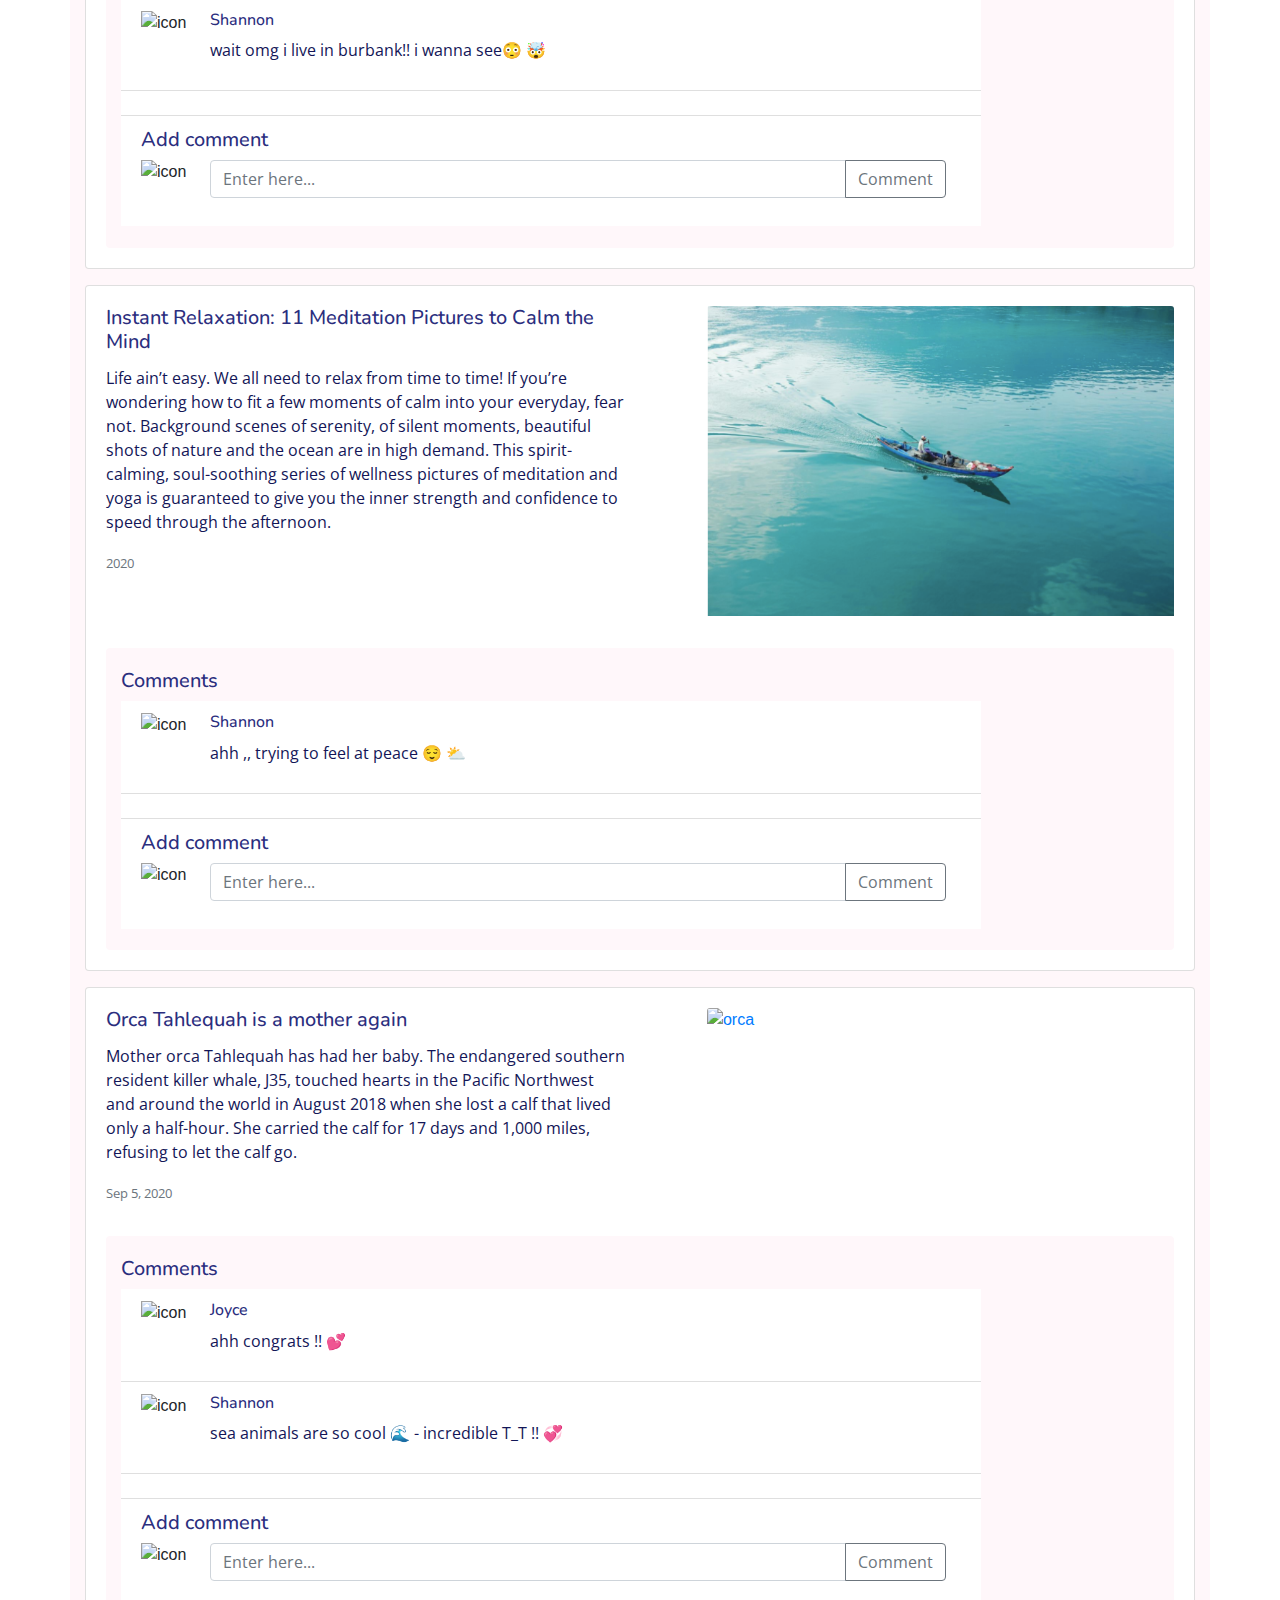
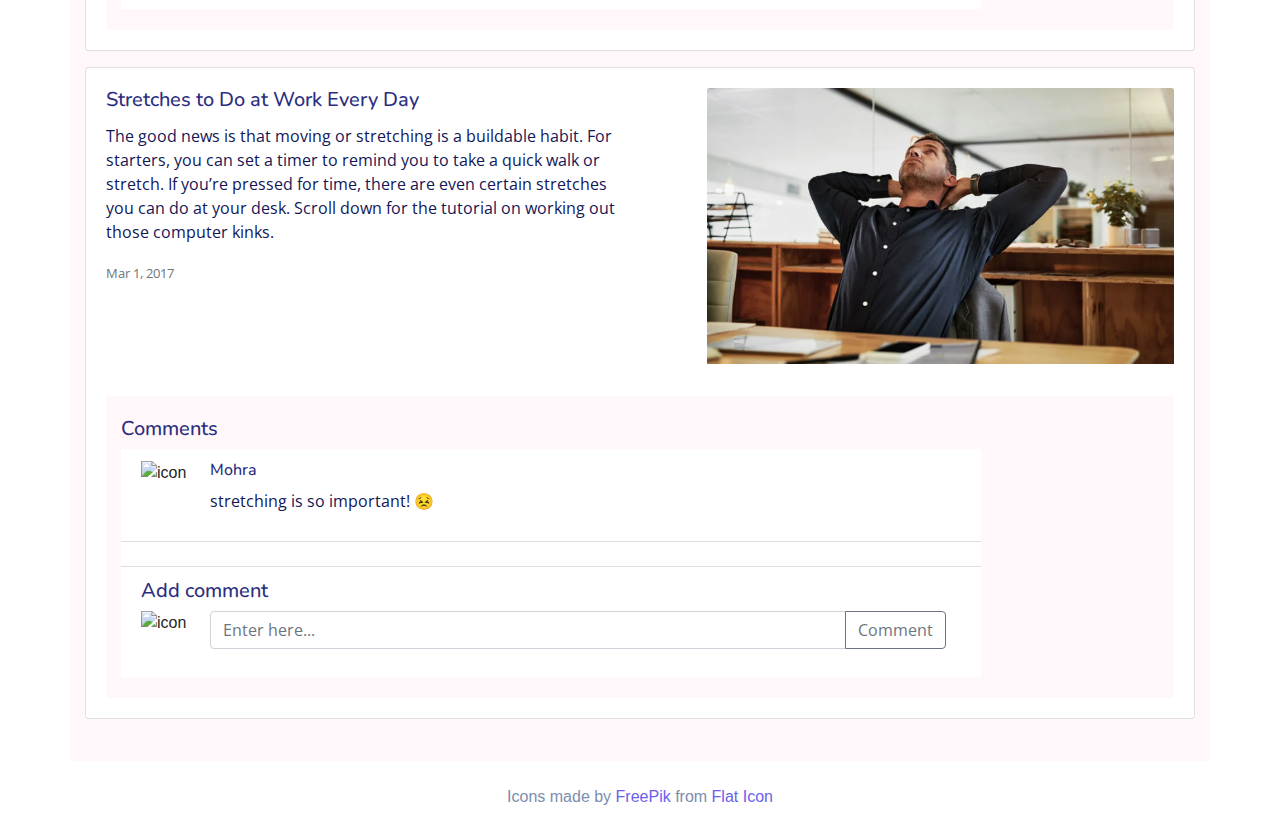
==== commit 3af989bd: "validity checks" ====
--- a/good-news/good-news.html
+++ b/good-news/good-news.html
@@ -10,7 +10,7 @@
     <script src="https://cdnjs.cloudflare.com/ajax/libs/popper.js/1.14.7/umd/popper.min.js" integrity="sha384-UO2eT0CpHqdSJQ6hJty5KVphtPhzWj9WO1clHTMGa3JDZwrnQq4sF86dIHNDz0W1" crossorigin="anonymous"></script>
     <script src="https://stackpath.bootstrapcdn.com/bootstrap/4.3.1/js/bootstrap.min.js" integrity="sha384-JjSmVgyd0p3pXB1rRibZUAYoIIy6OrQ6VrjIEaFf/nJGzIxFDsf4x0xIM+B07jRM" crossorigin="anonymous"></script>
     <!-- local script -->
-    <script type="text/javascript" src="good-news.js"></script>
+    <script src="good-news.js"></script>
     <title>Good News</title>
     <!-- fonts -->
     <link href="https://fonts.googleapis.com/css2?family=Nunito&display=swap" rel="stylesheet">
@@ -18,7 +18,7 @@
 </head>
 <body>
     <nav class="navbar navbar-expand-lg navbar-light">
-        <img src="https://www.flaticon.com/svg/static/icons/svg/3158/3158969.svg" height="50" width="50">
+        <img src="https://www.flaticon.com/svg/static/icons/svg/3158/3158969.svg" height="50" width="50" alt="home icon">
         <a class="navbar-brand" href="../" style="margin-left:15px;">Bliss</a>
         <button class="navbar-toggler" type="button" data-toggle="collapse" data-target="#navbarSupportedContent" aria-controls="navbarSupportedContent" aria-expanded="false" aria-label="Toggle navigation">
           <span class="navbar-toggler-icon"></span>
@@ -100,7 +100,7 @@
                       <!-- one reply to comment  -->
                       <div class="media mt-3 col-sm-auto">
                         <h5 class="pretty-reply">↳</h5>
-                        <div class="pr-3" href="#">
+                        <div class="pr-3" >
                           <img class="mr-1" src="https://www.flaticon.com/svg/static/icons/svg/763/763707.svg" alt="icon" height="50" width="50">
                         </div>
                         <div class="media-body">
@@ -123,7 +123,7 @@
                       <!-- another reply  -->
                       <div class="media mt-3 col-sm-auto">
                         <h5 class="pretty-reply">↳</h5>
-                        <div class="pr-3" href="#">
+                        <div class="pr-3">
                           <img class="mr-1" src="https://www.flaticon.com/svg/static/icons/svg/763/763707.svg" alt="icon" height="50" width="50">
                         </div>
                         <div class="media-body">
@@ -145,7 +145,7 @@
                       <img class="mr-1" src="https://www.flaticon.com/svg/static/icons/svg/763/763713.svg" alt="icon" height="50" width="50">
                       <div class="media-body col-sm-auto">
                         <div class="input-group mb-3">
-                          <input type="text" class="form-control pretty-placeholder user-request-text" placeholder="Enter here..." aria-label="Comment box" aria-describedby="basic-addon2">
+                          <input type="text" class="form-control pretty-placeholder user-request-text" placeholder="Enter here..." aria-label="Comment box">
                           <div class="input-group-append">
                             <button class="btn btn-outline-secondary pretty-btn" type="button" onclick="addComment(0)">Comment</button>
                           </div>
@@ -161,6 +161,7 @@
       </div>
       </div>
   
+      </div>
       </div>
       </div>
 
@@ -226,7 +227,7 @@
                       <img class="mr-1" src="https://www.flaticon.com/svg/static/icons/svg/763/763713.svg" alt="icon" height="50" width="50">
                       <div class="media-body col-sm-auto">
                         <div class="input-group mb-3">
-                          <input type="text" class="form-control pretty-placeholder user-request-text" placeholder="Enter here..." aria-label="Comment box" aria-describedby="basic-addon2">
+                          <input type="text" class="form-control pretty-placeholder user-request-text" placeholder="Enter here..." aria-label="Comment box">
                           <div class="input-group-append">
                             <button class="btn btn-outline-secondary pretty-btn" type="button" onclick="addComment(1)">Comment</button>
                           </div>
@@ -289,7 +290,7 @@
                     <!-- one reply to comment  -->
                     <div class="media mt-3 col-sm-auto">
                       <h5 class="pretty-reply">↳</h5>
-                      <div class="pr-3" href="#">
+                      <div class="pr-3">
                         <img src="https://www.flaticon.com/svg/static/icons/svg/763/763707.svg" alt="icon" height="50" width="50">
                       </div>
                       <div class="media-body">
@@ -301,7 +302,7 @@
                     <!-- another reply to same comment  -->
                     <div class="media mt-3 col-sm-auto">
                       <h5 class="pretty-reply">↳</h5>
-                      <div class="pr-3" href="#">
+                      <div class="pr-3">
                         <img src="https://www.flaticon.com/svg/static/icons/svg/763/763721.svg" alt="icon" height="50" width="50">
                       </div>
                       <div class="media-body">
@@ -325,7 +326,7 @@
                       <img class="mr-1" src="https://www.flaticon.com/svg/static/icons/svg/763/763713.svg" alt="icon" height="50" width="50">
                       <div class="media-body col-sm-auto">
                         <div class="input-group mb-3">
-                          <input type="text" class="form-control pretty-placeholder user-request-text" placeholder="Enter here..." aria-label="Comment box" aria-describedby="basic-addon2">
+                          <input type="text" class="form-control pretty-placeholder user-request-text" placeholder="Enter here..." aria-label="Comment box" >
                           <div class="input-group-append">
                             <button class="btn btn-outline-secondary pretty-btn" type="button" onclick="addComment(2)">Comment</button>
                           </div>
@@ -405,7 +406,7 @@
                       <img class="mr-1" src="https://www.flaticon.com/svg/static/icons/svg/763/763713.svg" alt="icon" height="50" width="50">
                       <div class="media-body col-sm-auto">
                         <div class="input-group mb-3">
-                          <input type="text" class="form-control pretty-placeholder user-request-text" placeholder="Enter here..." aria-label="Comment box" aria-describedby="basic-addon2">
+                          <input type="text" class="form-control pretty-placeholder user-request-text" placeholder="Enter here..." aria-label="Comment box" >
                           <div class="input-group-append">
                             <button class="btn btn-outline-secondary pretty-btn" type="button" onclick="addComment(3)">Comment</button>
                           </div>
@@ -485,7 +486,7 @@
                       <img class="mr-1" src="https://www.flaticon.com/svg/static/icons/svg/763/763713.svg" alt="icon" height="50" width="50">
                       <div class="media-body col-sm-auto">
                         <div class="input-group mb-3">
-                          <input type="text" class="form-control pretty-placeholder user-request-text" placeholder="Enter here..." aria-label="Comment box" aria-describedby="basic-addon2">
+                          <input type="text" class="form-control pretty-placeholder user-request-text" placeholder="Enter here..." aria-label="Comment box" >
                           <div class="input-group-append">
                             <button class="btn btn-outline-secondary pretty-btn" type="button" onclick="addComment(4)">Comment</button>
                           </div>
@@ -573,7 +574,7 @@
                 <img class="mr-1" src="https://www.flaticon.com/svg/static/icons/svg/763/763713.svg" alt="icon" height="50" width="50">
                 <div class="media-body col-sm-auto">
                   <div class="input-group mb-3">
-                    <input type="text" class="form-control pretty-placeholder user-request-text" placeholder="Enter here..." aria-label="Comment box" aria-describedby="basic-addon2">
+                    <input type="text" class="form-control pretty-placeholder user-request-text" placeholder="Enter here..." aria-label="Comment box" >
                     <div class="input-group-append">
                       <button class="btn btn-outline-secondary pretty-btn" type="button" onclick="addComment(5)">Comment</button>
                     </div>
@@ -650,7 +651,7 @@
                       <img class="mr-1" src="https://www.flaticon.com/svg/static/icons/svg/763/763713.svg" alt="icon" height="50" width="50">
                       <div class="media-body col-sm-auto">
                         <div class="input-group mb-3">
-                          <input type="text" id="pls" class="form-control pretty-placeholder user-request-text" placeholder="Enter here..." aria-label="Comment box" aria-describedby="basic-addon2">
+                          <input type="text" id="pls" class="form-control pretty-placeholder user-request-text" placeholder="Enter here..." aria-label="Comment box" >
                           <div class="input-group-append">
                             <button class="btn btn-outline-secondary pretty-btn" type="button" onclick="addComment(6)">Comment</button>
                           </div>
--- a/good-news/good-news.css
+++ b/good-news/good-news.css
@@ -37,7 +37,7 @@
 .pretty-btn:hover{
   color: black !important;
   background-color: #ffd6e5 !important;
-  transition: color background-color 0.8s;
+  transition: color 0.8s;
 }
 
 .pretty-placeholder{
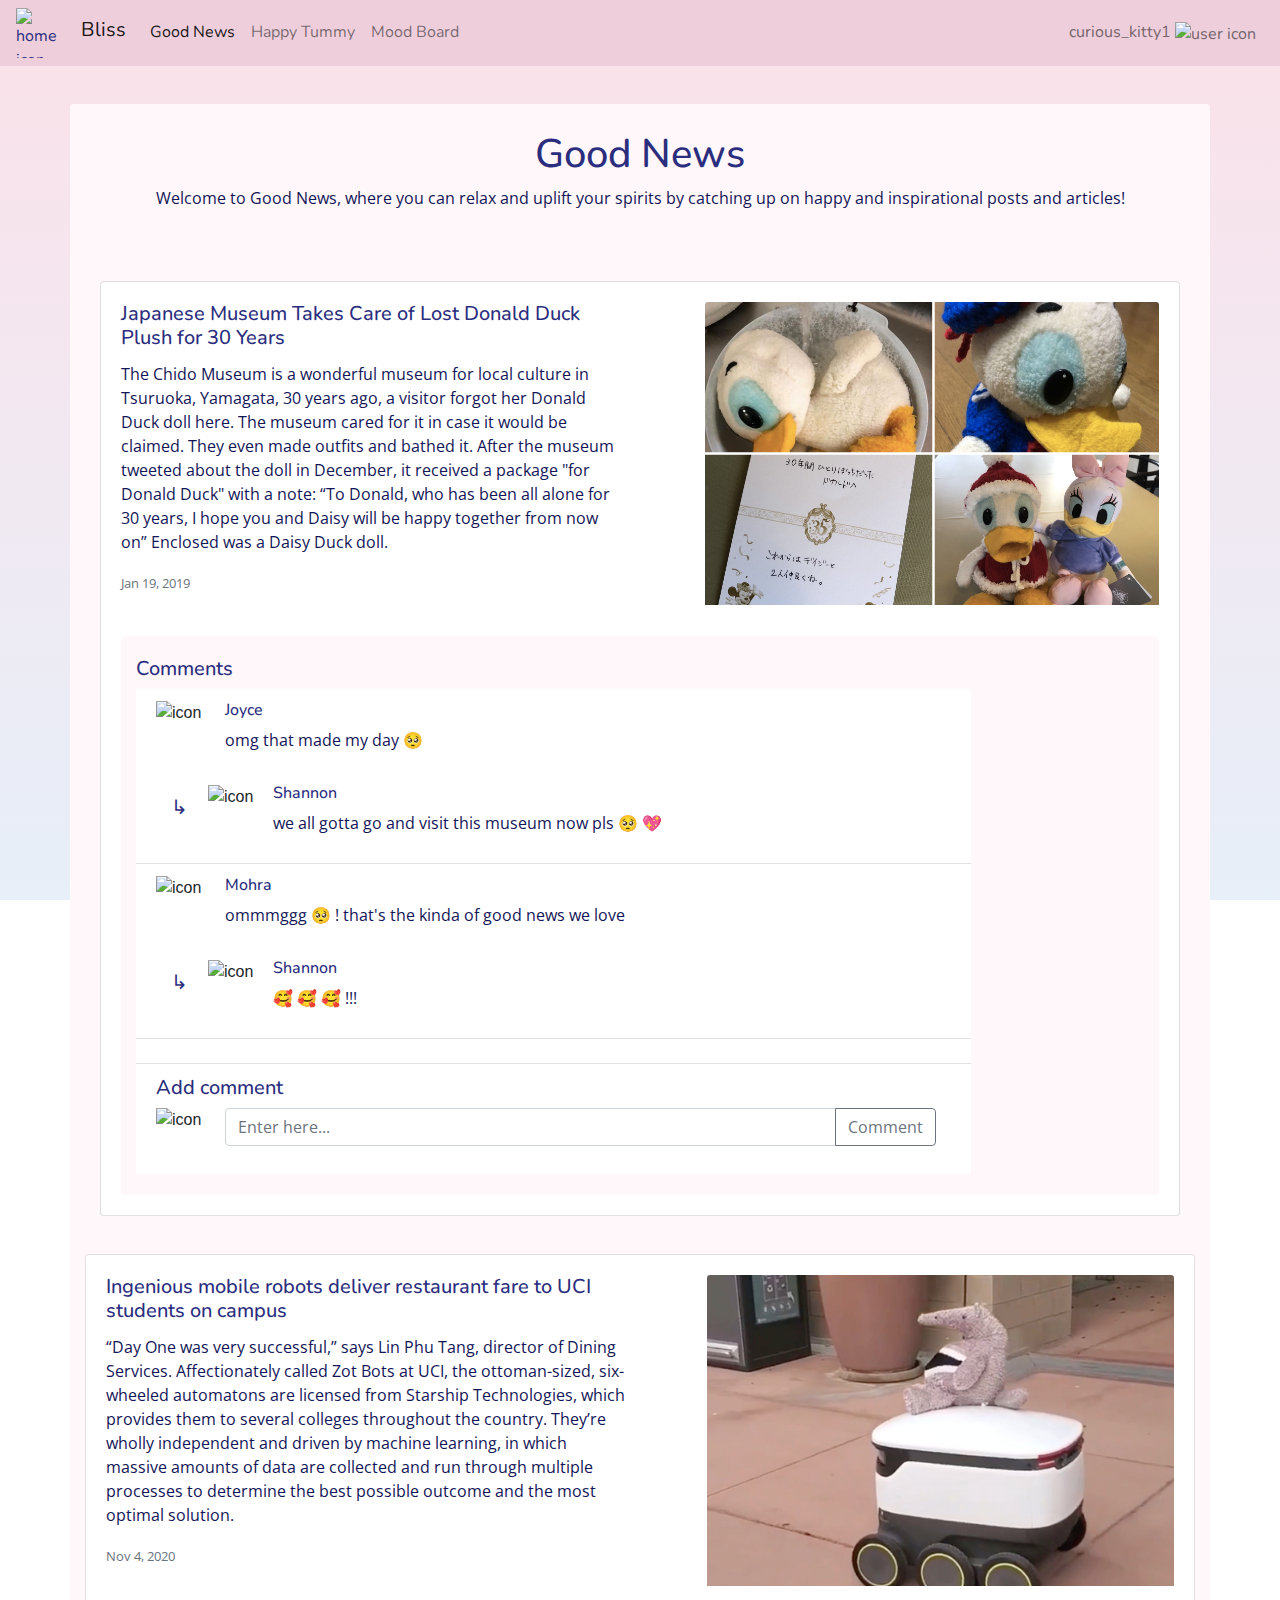
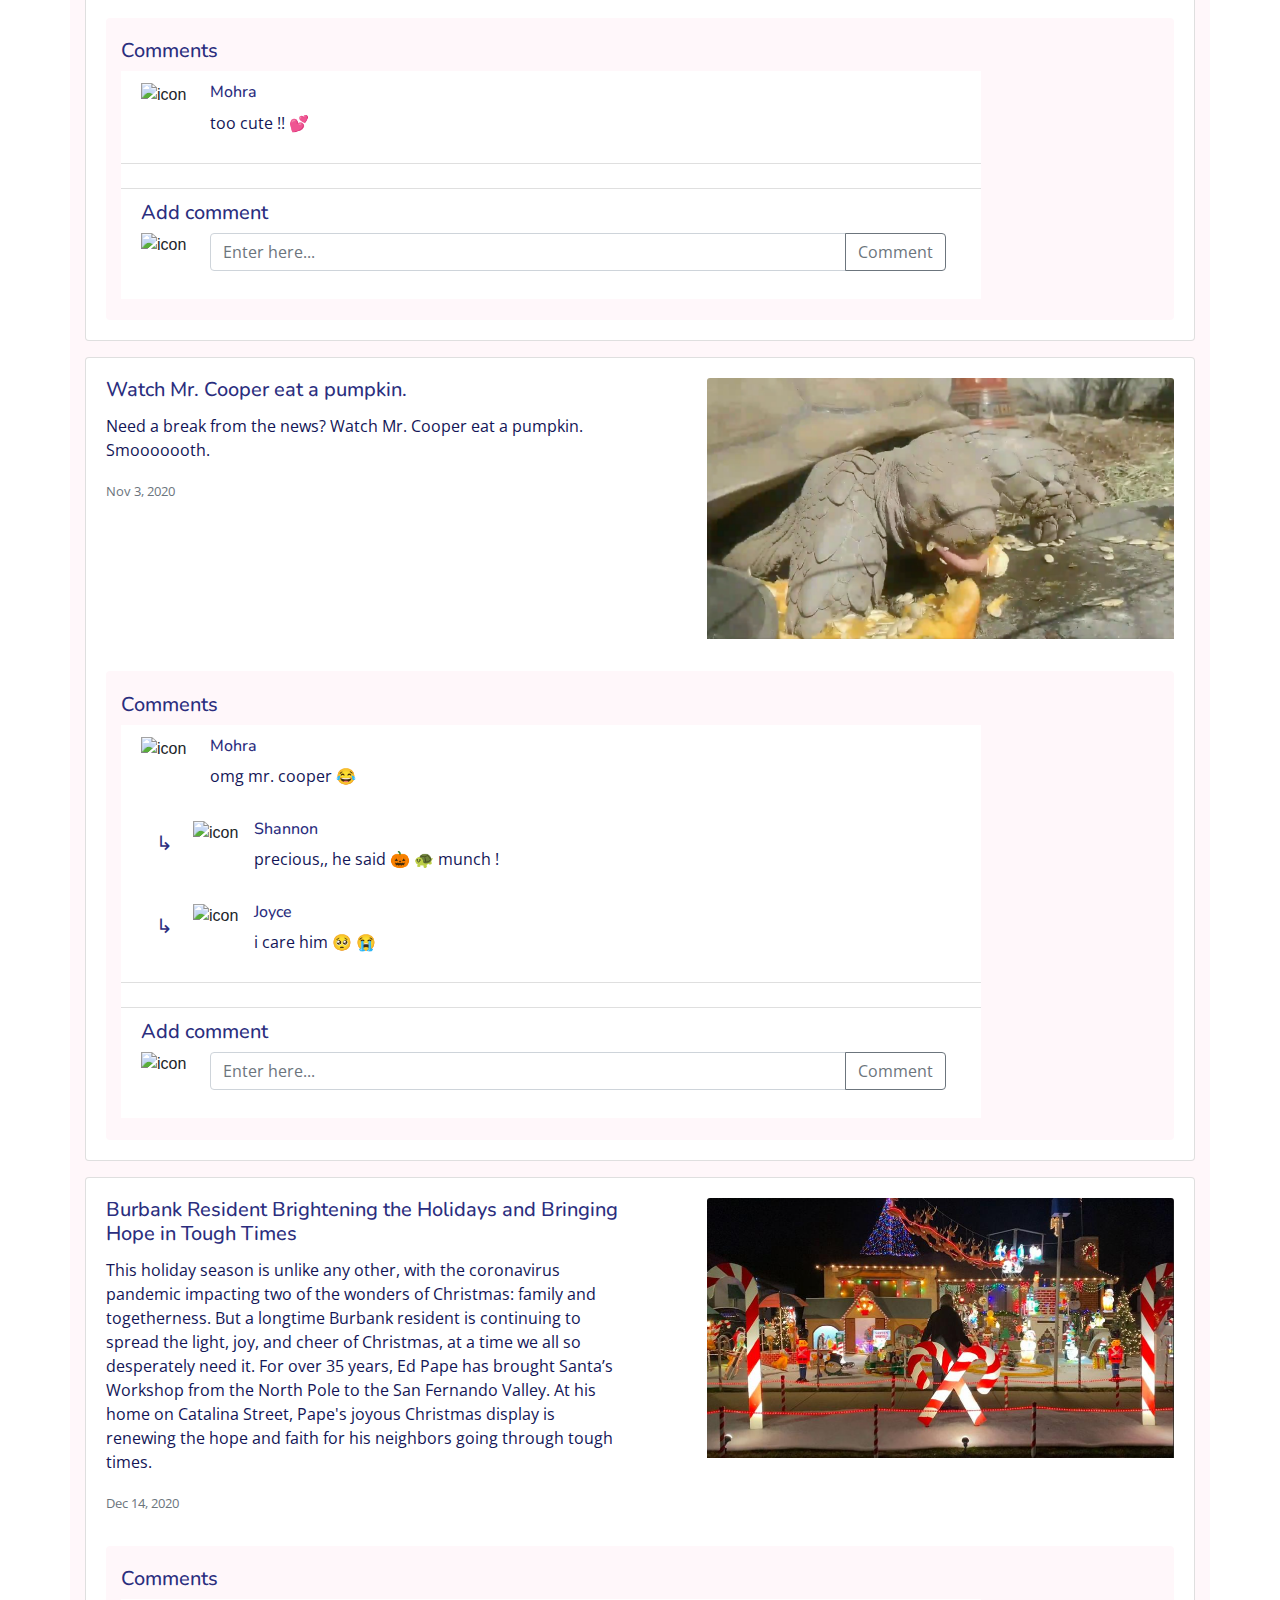
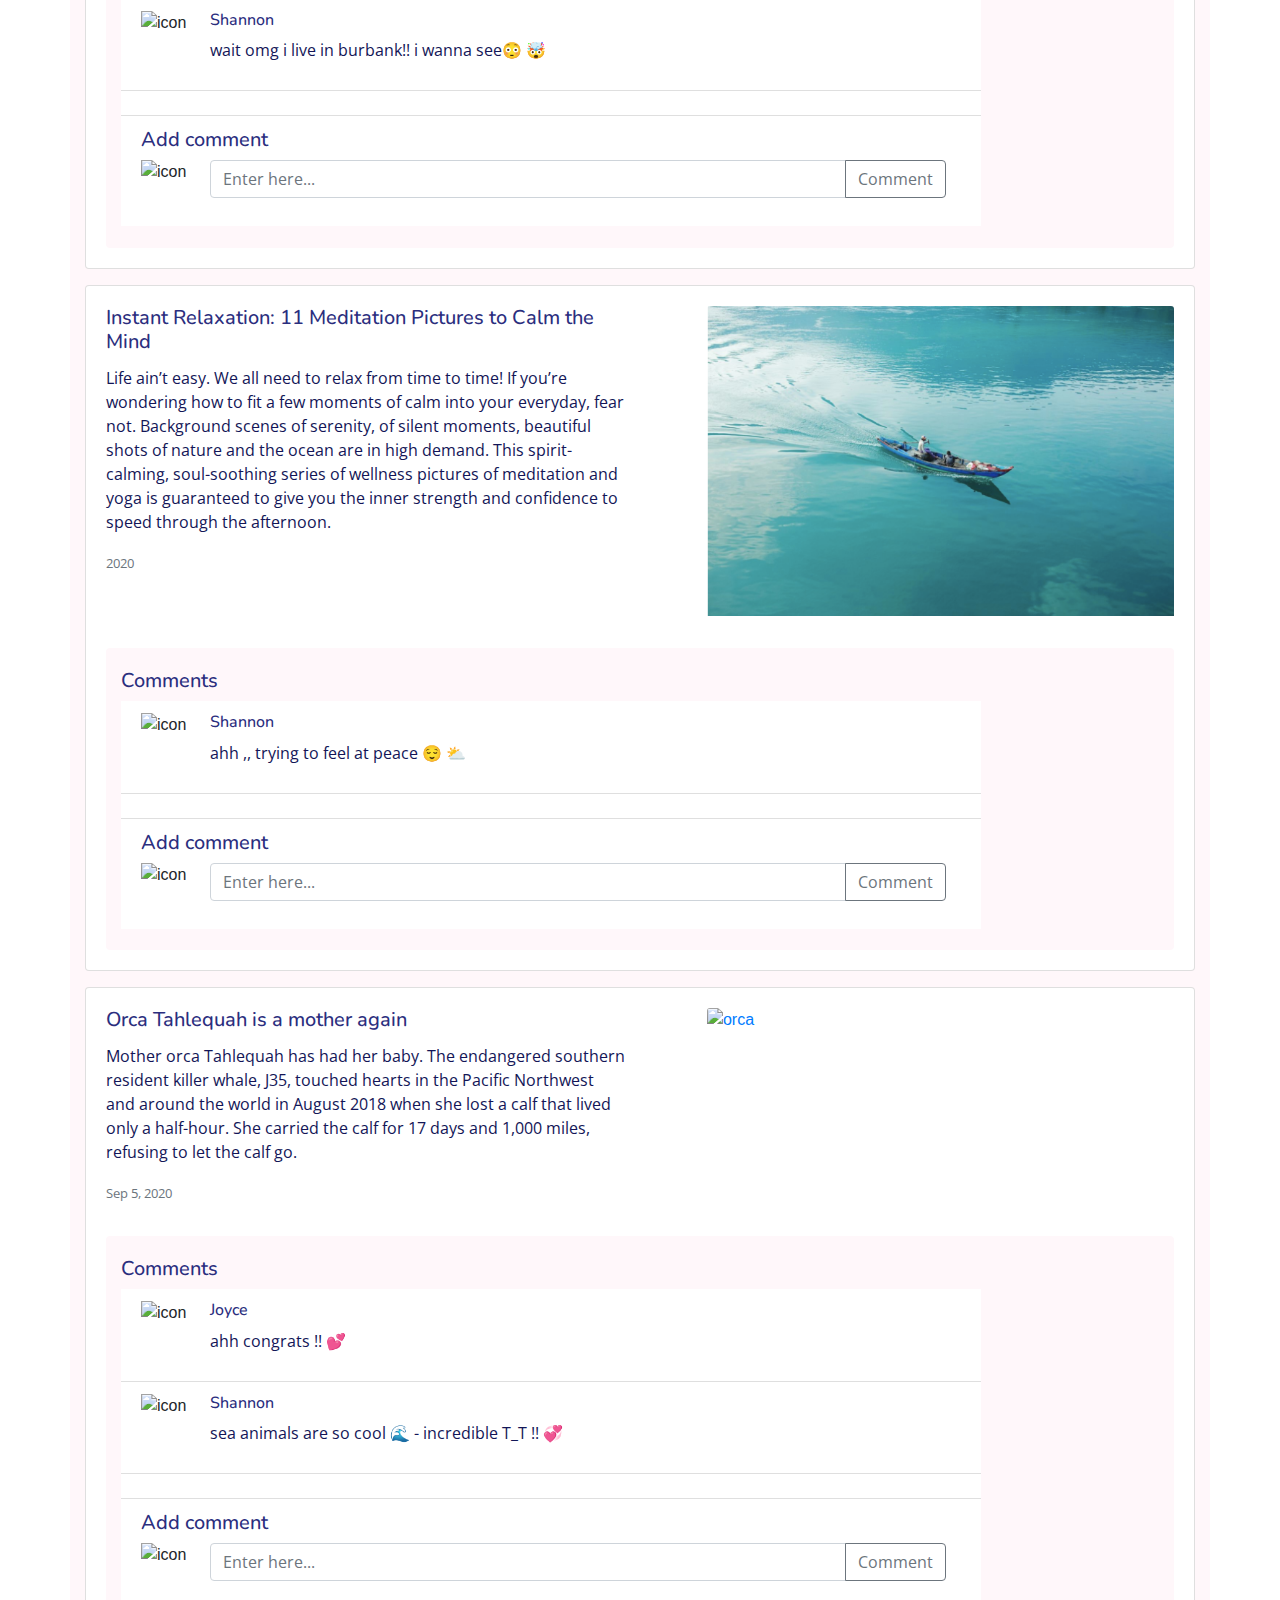
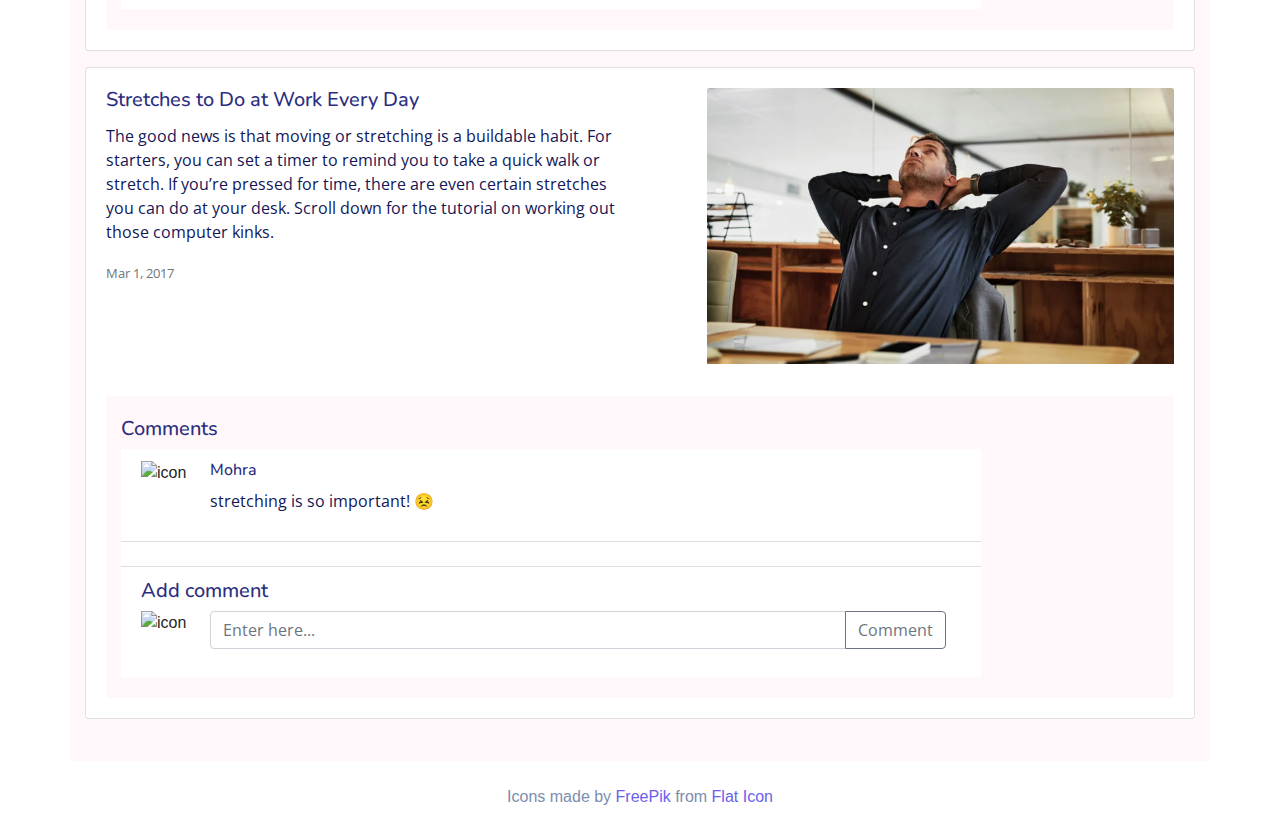
==== commit 4f9214d1: "yayy all donegit status" ====
--- a/good-news/good-news.html
+++ b/good-news/good-news.html
@@ -9,6 +9,7 @@
     <script src="https://code.jquery.com/jquery-3.3.1.slim.min.js" integrity="sha384-q8i/X+965DzO0rT7abK41JStQIAqVgRVzpbzo5smXKp4YfRvH+8abtTE1Pi6jizo" crossorigin="anonymous"></script>
     <script src="https://cdnjs.cloudflare.com/ajax/libs/popper.js/1.14.7/umd/popper.min.js" integrity="sha384-UO2eT0CpHqdSJQ6hJty5KVphtPhzWj9WO1clHTMGa3JDZwrnQq4sF86dIHNDz0W1" crossorigin="anonymous"></script>
     <script src="https://stackpath.bootstrapcdn.com/bootstrap/4.3.1/js/bootstrap.min.js" integrity="sha384-JjSmVgyd0p3pXB1rRibZUAYoIIy6OrQ6VrjIEaFf/nJGzIxFDsf4x0xIM+B07jRM" crossorigin="anonymous"></script>
+    <script src="https://kit.fontawesome.com/e0c9222410.js" crossorigin="anonymous"></script>
     <!-- local script -->
     <script src="good-news.js"></script>
     <title>Good News</title>
@@ -36,6 +37,11 @@
                 <a class="nav-link" href="../mood-board/mood-board.html">Mood Board</a>
             </li>
           </ul>
+          <div class="my-2 my-lg-0 user-icon">
+            <i class="fas fa-angle-down"></i>
+            curious_kitty1
+            <img src="https://www.flaticon.com/svg/static/icons/svg/763/763713.svg" height="50" width="50" alt="user icon">
+          </div>
         </div>
       </nav>
     <div class="container justify-content-center">
--- a/styles.css
+++ b/styles.css
@@ -24,7 +24,6 @@
     color: #131657;
 }
 
-
 .container {
     display:flex;
     flex-direction:column;
@@ -39,16 +38,30 @@
 }
 
 
-a {
+a:link {
     padding-bottom: .5em;
     border-bottom: 2px solid transparent;
     transition: all .2s ease-in-out;
   }
 
-a:hover {
+a:not(.preview-icon):hover, .mainHover:hover {
     padding-bottom: .1em;
     border-bottom: 3px solid rgb(187, 158, 159);
   }
+
+.preview-icon {
+    padding-bottom: 0em;
+    border-bottom: 0px solid transparent;
+}
+
+.preview-icon:hover {
+    padding-bottom: 0em;
+}
+
+.user-icon{
+    padding-right: 0.5em;
+    color: #76656c;
+}
 
 footer {
    position: relative;
@@ -60,3 +73,31 @@
    padding-bottom: 1.5em;
    padding-top: 1.5em;
 }
+
+
+@keyframes emphasize {
+    0% {
+    }
+    25% {
+        transform: rotate(10deg);
+    }
+    50% {
+        transform: rotate(-10deg);
+    }
+    75% {
+        transform: rotate(10deg);
+    }
+    100% {
+      transform: scale(1.1);
+    }
+  } 
+
+.mainIcon {
+  transition: 0.5s ease-in-out;
+  -webkit-transition: 0.5s ease-in-out;
+}
+
+.mainIcon:hover {
+  animation: 2s emphasize infinite alternate;
+  cursor: pointer;
+}